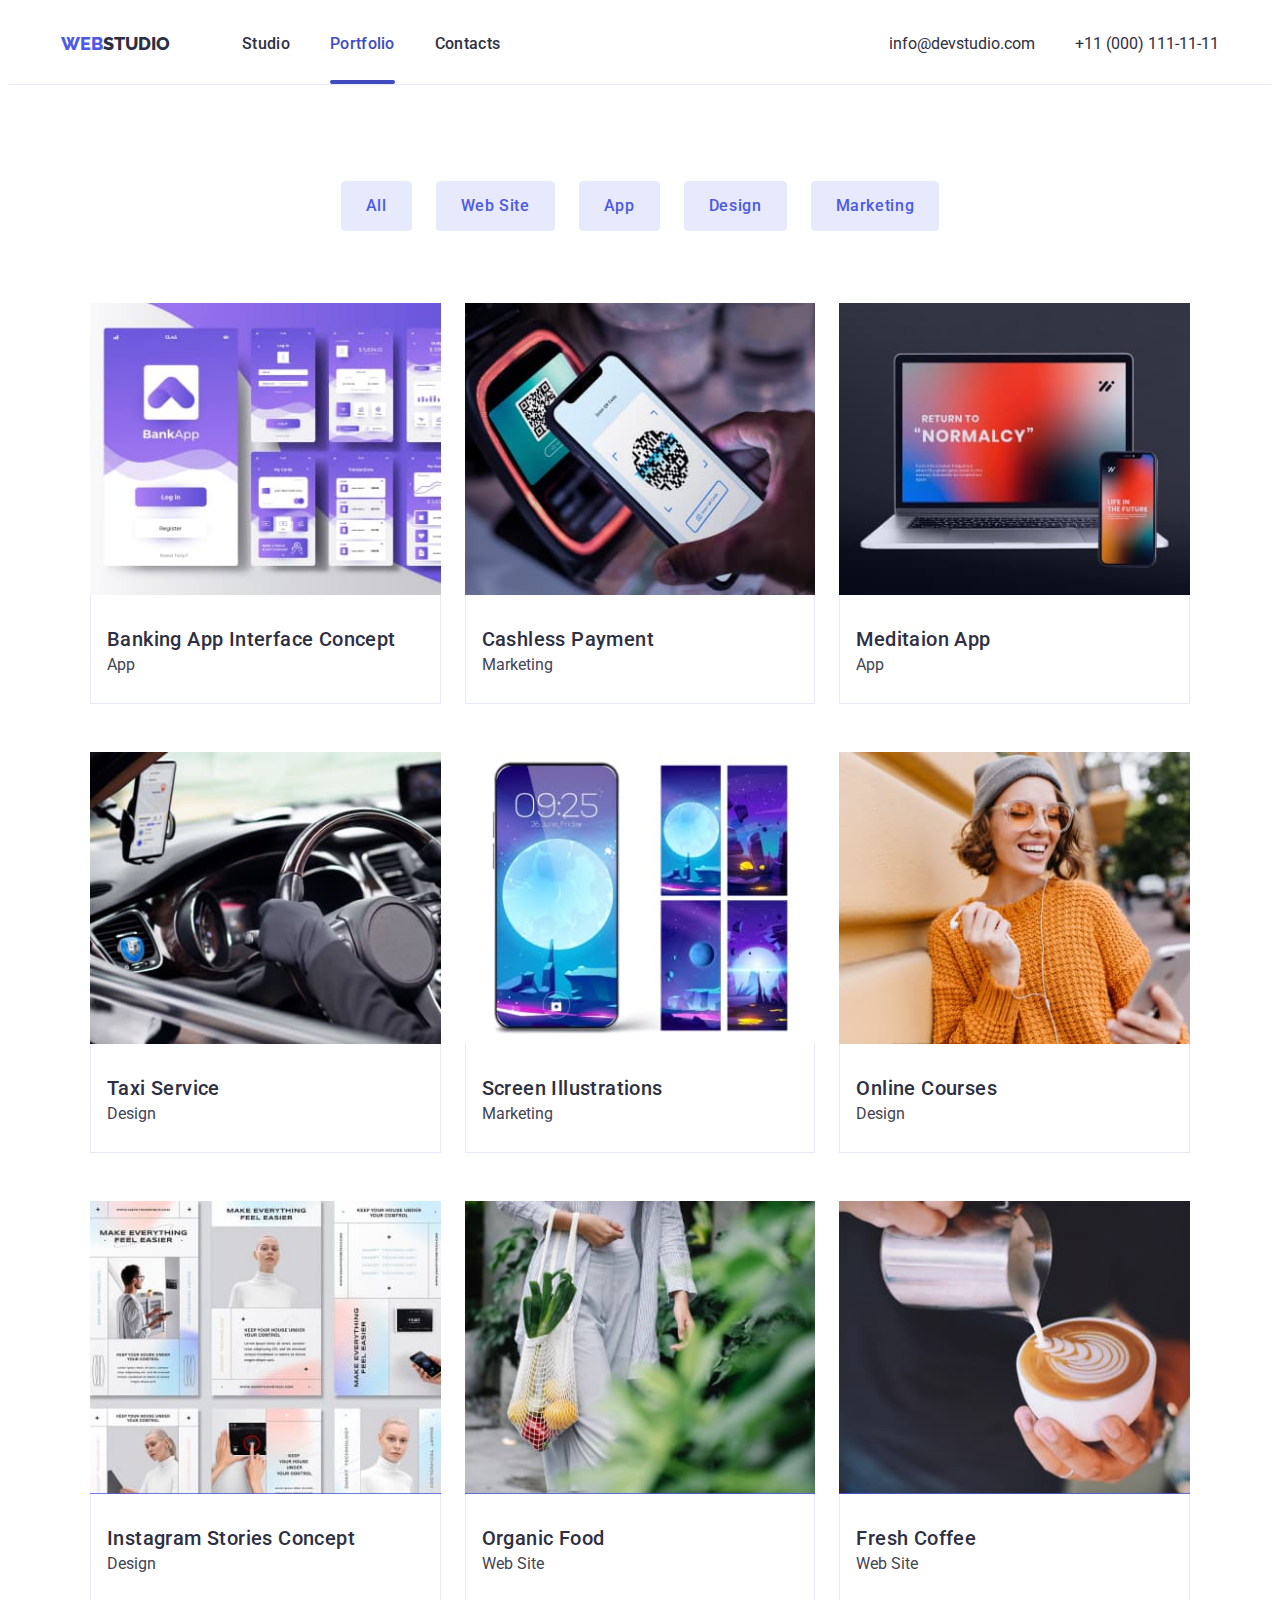
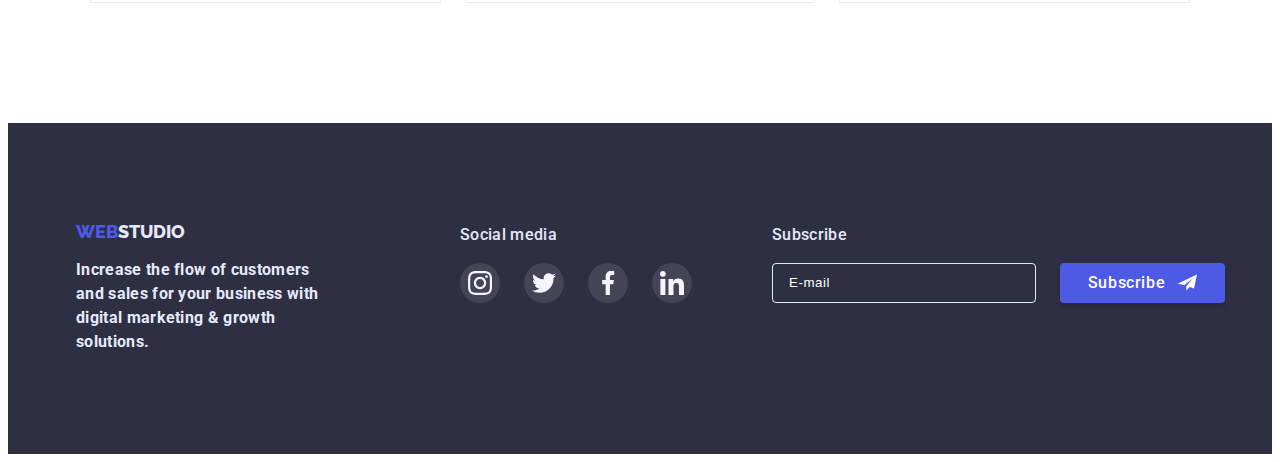
==== portfolio.html @ df61b848 "10/03" ====
<!DOCTYPE html>
<html lang="en">
  <head>
    <meta charset="UTF-8" />
    <meta http-equiv="X-UA-Compatible" content="IE=edge" />
    <meta name="viewport" content="width=device-width, initial-scale=1.0" />
    <title>Portfolio</title>
    <link rel="preconnect" href="https://fonts.googleapis.com" />
    <link rel="preconnect" href="https://fonts.gstatic.com" crossorigin />
    <link
      href="https://fonts.googleapis.com/css2?family=Raleway:wght@800&family=Roboto:wght@400;500;700;900&display=swap"
      rel="stylesheet"
    />
    <link
      rel="stylesheet"
      href="https://cdnjs.cloudflare.com/ajax/libs/modern-normalize/1.1.0/modern-normalize.min.css"
      integrity="sha512-wpPYUAdjBVSE4KJnH1VR1HeZfpl1ub8YT/NKx4PuQ5NmX2tKuGu6U/JRp5y+Y8XG2tV+wKQpNHVUX03MfMFn9Q=="
      crossorigin="anonymous"
      referrerpolicy="no-referrer"
    />
    <link rel="stylesheet" href="./css/styles.css" />
  </head>
  <body>
    <header class="page-header">
      <div class="container had">
        <nav class="navigation">
          <a class="header-logo" href="./index.html">
            <span class="web">web</span>studio</a
          >

          <ul class="site-nav list">
            <li class="item-nav">
              <a class="link-nav line" href="index.html">Studio</a>
            </li>
            <li class="item-nav">
              <a class="link-nav line current" href="portfolio.html"
                >Portfolio</a
              >
            </li>
            <li class="item-nav"><a class="link-nav" href="">Contacts</a></li>
          </ul>
        </nav>
        <address>
          <ul class="adr-items list">
            <li class="adr">
              <a class="link-nav" href="mailto:info@devstudio.com"
                >info@devstudio.com</a
              >
            </li>
            <li class="adr">
              <a class="link-nav" href="tel:+110001111111"
                >+11 (000) 111-11-11</a
              >
            </li>
          </ul>
        </address>
      </div>
    </header>
    <main>
      <section class="section main">
        <div class="container">
          <h1 class="visually-hidden">Project filter</h1>

          <ul class="filter list">
            <li class="item-btn">
              <button class="button-item" type="button">All</button>
            </li>
            <li class="item-btn">
              <button class="button-item" type="button">Web Site</button>
            </li>
            <li class="item-btn">
              <button class="button-item" type="button">App</button>
            </li>
            <li class="item-btn">
              <button class="button-item" type="button">Design</button>
            </li>
            <li class="item-btn">
              <button class="button-item" type="button">Marketing</button>
            </li>
          </ul>

          <ul class="project list">
            <li class="project-cont">
              <a class="project-link" href="">
                <div class="project-cover-wrap">
                  <img
                    class="project-img"
                    src="./images/image7_1.jpg"
                    alt="Interface banking App"
                    width="360"
                    height="300"
                  />
                  <p class="project-cover-text">
                    14 Stylish and User-Friendly App Design Concepts · Task
                    Manager App · Calorie Tracker App · Exotic Fruit Ecommerce
                    App · Cloud Storage App
                  </p>
                </div>

                <div class="after-img">
                  <h2 class="project-hed">banking app interface concept</h2>
                  <p class="project-item">app</p>
                </div></a
              >
            </li>
            <li class="project-cont">
              <a class="project-link" href=""
                ><div class="project-cover-wrap">
                  <img
                    class="project-img"
                    src="./images/image7.jpg"
                    alt="banking app interface"
                    width="360"
                    height="300"
                  />
                  <p class="project-cover-text">
                    14 Stylish and User-Friendly App Design Concepts · Task
                    Manager App · Calorie Tracker App · Exotic Fruit Ecommerce
                    App · Cloud Storage App
                  </p>
                </div>
                <div class="after-img">
                  <h2 class="project-hed">cashless payment</h2>
                  <p class="project-item">marketing</p>
                </div></a
              >
            </li>

            <li class="project-cont">
              <a class="project-link" href=""
                ><div class="project-cover-wrap">
                  <img
                    class="project-img"
                    src="./images/image8.jpg"
                    alt="Notybook"
                    width="360"
                    height="300"
                  />
                  <p class="project-cover-text">
                    14 Stylish and User-Friendly App Design Concepts · Task
                    Manager App · Calorie Tracker App · Exotic Fruit Ecommerce
                    App · Cloud Storage App
                  </p>
                </div>
                <div class="after-img">
                  <h2 class="project-hed">meditaion app</h2>
                  <p class="project-item">app</p>
                </div></a
              >
            </li>
            <li class="project-cont">
              <a class="project-link" href=""
                ><div class="project-cover-wrap">
                  <img
                    class="project-img"
                    src="./images/image9.jpg"
                    alt="taxi"
                    width="360"
                    height="300"
                  />
                  <p class="project-cover-text">
                    14 Stylish and User-Friendly App Design Concepts · Task
                    Manager App · Calorie Tracker App · Exotic Fruit Ecommerce
                    App · Cloud Storage App
                  </p>
                </div>
                <div class="after-img">
                  <h2 class="project-hed">taxi service</h2>
                  <p class="project-item">design</p>
                </div></a
              >
            </li>
            <li class="project-cont">
              <a class="project-link" href=""
                ><div class="project-cover-wrap">
                  <img
                    class="project-img"
                    src="./images/image10.jpg"
                    alt="phone's skin"
                    width="360"
                    height="300"
                  />
                  <p class="project-cover-text">
                    14 Stylish and User-Friendly App Design Concepts · Task
                    Manager App · Calorie Tracker App · Exotic Fruit Ecommerce
                    App · Cloud Storage App
                  </p>
                </div>
                <div class="after-img">
                  <h2 class="project-hed">screen illustrations</h2>
                  <p class="project-item">marketing</p>
                </div></a
              >
            </li>
            <li class="project-cont">
              <a class="project-link" href=""
                ><div class="project-cover-wrap">
                  <img
                    class="project-img"
                    src="./images/image11.jpg"
                    alt="Smiling girl"
                    width="360"
                    height="300"
                  />
                  <p class="project-cover-text">
                    14 Stylish and User-Friendly App Design Concepts · Task
                    Manager App · Calorie Tracker App · Exotic Fruit Ecommerce
                    App · Cloud Storage App
                  </p>
                </div>
                <div class="after-img">
                  <h2 class="project-hed">online courses</h2>
                  <p class="project-item">design</p>
                </div></a
              >
            </li>
            <li class="project-cont">
              <a class="project-link" href=""
                ><div class="project-cover-wrap">
                  <img
                    class="project-img"
                    src="./images/image12.jpg"
                    alt="instagram stories concept"
                    width="360"
                    height="300"
                  />
                  <p class="project-cover-text">
                    14 Stylish and User-Friendly App Design Concepts · Task
                    Manager App · Calorie Tracker App · Exotic Fruit Ecommerce
                    App · Cloud Storage App
                  </p>
                </div>
                <div class="after-img">
                  <h2 class="project-hed">instagram stories concept</h2>
                  <p class="project-item">design</p>
                </div></a
              >
            </li>
            <li class="project-cont">
              <a class="project-link" href=""
                ><div class="project-cover-wrap">
                  <img
                    class="project-img"
                    src="./images/image13.jpg"
                    alt="organic food"
                    width="360"
                    height="300"
                  />
                  <p class="project-cover-text">
                    14 Stylish and User-Friendly App Design Concepts · Task
                    Manager App · Calorie Tracker App · Exotic Fruit Ecommerce
                    App · Cloud Storage App
                  </p>
                </div>
                <div class="after-img">
                  <h2 class="project-hed">organic food</h2>
                  <p class="project-item">web site</p>
                </div></a
              >
            </li>
            <li class="project-cont">
              <a class="project-link" href=""
                ><div class="project-cover-wrap">
                  <img
                    class="project-img"
                    src="./images/image14.jpg"
                    alt="fresh coffee"
                    width="360"
                    height="300"
                  />
                  <p class="project-cover-text">
                    14 Stylish and User-Friendly App Design Concepts · Task
                    Manager App · Calorie Tracker App · Exotic Fruit Ecommerce
                    App · Cloud Storage App
                  </p>
                </div>
                <div class="after-img">
                  <h2 class="project-hed">fresh coffee</h2>
                  <p class="project-item">web site</p>
                </div></a
              >
            </li>
          </ul>
        </div>
      </section>
    </main>

    <footer>
      <section class="section footer">
        <div class="container footer-main">
          <ul class="footer-block list">
            <li>
              <a class="footer-logo" href="./index.html">
                <span class="web footer-logo">web</span>studio</a
              >
              <h2 class="footer-item">
                Increase the flow of customers and sales for your business with
                digital marketing & growth solutions.
              </h2>
            </li>
            <li class="social-block">
              <p class="hed">Social media</p>
              <ul class="footer-soc-list list">
                <li class="footer-soc-item">
                  <a class="footer-soc-link link" href="">
                    <svg class="footer-soc-icon" width="24" height="24">
                      <use href="./images/symbol-defs.svg#icon-instagram"></use>
                    </svg>
                  </a>
                </li>

                <li class="footer-soc-item">
                  <a class="footer-soc-link link" href="">
                    <svg class="footer-soc-icon" width="24" height="24">
                      <use href="./images/symbol-defs.svg#icon-twitter"></use>
                    </svg>
                  </a>
                </li>

                <li class="footer-soc-item">
                  <a class="footer-soc-link link" href="">
                    <svg class="footer-soc-icon" width="24" height="24">
                      <use href="./images/symbol-defs.svg#icon-facebook"></use>
                    </svg>
                  </a>
                </li>

                <li class="footer-soc-item">
                  <a class="footer-soc-link link" href="">
                    <svg class="footer-soc-icon" width="24" height="24">
                      <use href="./images/symbol-defs.svg#icon-linkedin"></use>
                    </svg>
                  </a>
                </li>
              </ul>
            </li>

            <li>
              <div class="subscribe-block">
                <h2 class="hed">Subscribe</h2>
                <form class="footer-main">
                  <input
                    class="footer-subscribe"
                    type="email"
                    name="user_email"
                    placeholder="E-mail"
                  />
                  <div>
                    <button class="footer-button" type="submit">
                      <span class="subscribe-icon">Subscribe</span>
                    </button>
                  </div>
                </form>
              </div>
            </li>
          </ul>
        </div>
      </section>
    </footer>
  </body>
</html>
---- css/styles.css ----
:root {
  --primary-text-color: #434455;
  --title-text-color: #2e2f42;
  --first-logo-color: #4d5ae5;
  --second-logo-color: #2e2f42;
  --third-logo-color: #f4f4fd;
  --footer-text-color: #e7e9fc;
  --hero-text-color: #ffffff;
  --header-two-color: #2e2f42;
  --hero-image-backround: #2e2f42;
  --focus-hover-color: rgba(77, 90, 229, 1);
  --subtle-backgrounds: #e7e9fc;
  --Light-mode-backgrounds: #f4f4fd;
  --background: #e5e5e5;
  --hero-backround: #2e2f42;
  --button-primary: #e7e9fc;
  --button-h-f: #404bbf;
  --button-text-portfolio: #4d5ae5;
  --curent-color: #31d0aa;
  --border-button: #e7e9fc;
  --btn-h: #9747ff;
  --gradient: rgba(46, 47, 66, 0.7);
  --border-icon: rgba(142, 143, 153, 1);
  --footer-dg-icon: rgba(255, 255, 255, 0.1);
  --footer-icon-h-f: #31d0aa;
  --cover-text: #f4f4fd;
  --overlay-bgc: #4d5ae5;
  --backdrop: rgba(46, 47, 66, 0.4);
  --modal-bgc: #fff;
  --close-bgc: rgba(231, 233, 252, 1);
  --close-border: #e7e9fc;
  --btn-main-modal: #4d5ae5;
  --modal-input-border: #2e2f42;
  --coment-area: rgba(46, 47, 66, 0.4);
  --modal-text: rgba(142, 143, 153, 1);
}

.container {
  max-width: 1158px;
  padding: 0 15px;
  margin-left: auto;
  margin-right: auto;
}
/* вилучила крапки зі спісків */
.list {
  list-style: none;
}

h1,
h2,
h3,
h4,
h5,
h6,
p {
  margin: 0;
}
ul {
  margin: 0;
  padding-left: 0;
}

/* прихований заголовок */

.visually-hidden {
  position: absolute;
  white-space: nowrap;
  width: 1px;
  height: 1px;
  overflow: hidden;
  border: 0;
  padding: 0;
  clip: rect(0 0 0 0);
  clip-path: inset(50%);
  margin: -1px;
}

img {
  display: block;
  max-width: 100%;
  height: auto;
}

* {
  box-sizing: border-box;
}
*:focus {
  outline: none;
}
body {
  color: var(--primary-text-color);
  font-family: "Roboto", sans-serif;
  /* padding-top: 76px; */
}
.section {
  padding-top: 120px;
  padding-bottom: 120px;
}
/* Шапка сторінок*/
.had {
  display: flex;
  align-items: start;
  justify-content: space-between;
  padding: 24px 0 0;
}

.page-header {
  /* position: fixed; */
  width: 100%;
  min-height: 76px;
  top: 0;
  left: 0;
  border-bottom: 1px solid var(--border-button);
  background-color: var(--hero-text-color);
}
/* логотип */
.header-logo {
  font-family: "Raleway";
  font-style: normal;
  text-transform: uppercase;
  font-weight: 800;
  font-size: 18px;
  line-height: 1.33;
  color: var(--second-logo-color);
  text-decoration: none;
  display: flex;
  align-items: start;
  padding: 0px;
}

/* меню навігації */
.navigation {
  display: flex;
  padding-right: 0;
  justify-content: start;
}

.site-nav {
  display: flex;
  justify-content: center;
  align-items: start;
  margin-left: 72px;
}
/* 
.link:is(:hover, :focus) {
  color: var(--button-h-f);
}
.link {
  display: block;
  text-decoration: none;
  color: var(--primary-text-color);
}*/
.link-nav {
  display: block;
  text-decoration: none;
  color: var(--title-text-color);
  transition: color 250ms cubic-bezier(0.4, 0, 0.2, 1);
}

.link-nav:is(:hover, :focus) {
  color: var(--button-h-f);
  outline: none;
}

.line.current::after {
  content: "";
  left: 0;
  bottom: 0;
  display: block;
  width: 100%;
  height: 4px;
  margin-top: 24px;
  background-color: var(--button-h-f);
  border-radius: 2px;
}

.current {
  color: var(--button-h-f);
}

.item-nav {
  font-weight: 500;
  font-size: 16px;
  line-height: 1.5;
  letter-spacing: 0.02em;
}

.site-nav .item-nav:not(:last-child) {
  margin-right: 40px;
}

/* ul адреса */
.adr-items {
  display: flex;
  gap: 40px;
  align-items: center;
}

.adr {
  font-size: 16px;
  font-style: normal;
  line-height: 1.5;
}

.adr-link:is(:hover, :focus) {
  color: var(--focus-hover-color);
}
.adr-link {
  transition: 250ms cubic-bezier(0.4, 0, 0.2, 1);
}

/* STUDIO PAGE */
.hero {
  background-color: var(--hero-backround);
  padding-top: 188px;
  padding-bottom: 188px;
  max-width: 1440px;
  height: 600px;
  background-image: linear-gradient(to right, var(--gradient), var(--gradient)),
    url(../images/people-office.jpg);
  background-repeat: no-repeat;
  background-position: center;
  background-size: cover;
  margin: 0 auto;
}

.hero-header {
  font-size: 56px;
  line-height: 1.07;
  letter-spacing: 0.02em;
  color: var(--hero-text-color);
  display: flex;
  justify-content: center;
  text-align: center;
}

/*кнопка головної сторінки*/
.hero-button-item {
  font-family: inherit;
  cursor: pointer;
  font-weight: 500;
  font-size: 16px;
  line-height: 1.5;
  letter-spacing: 0.04em;
  background-color: var(--btn-main-modal);
  box-shadow: 0px 4px 4px rgba(0, 0, 0, 0.15);
  border-radius: 4px;
  color: var(--hero-text-color);
  display: block;
  margin: 64px auto 0;
  padding: 16px 32px;
  border: transparent;
  transition: background-color 250ms cubic-bezier(0.4, 0, 0.2, 1);
}

.hero-button-item:is(:hover, :focus) {
  background-color: var(--button-h-f);
  color: var(--hero-text-color);
  outline: none;
}

/*блок Наши цілі*/

.content {
  padding-bottom: 0;
}

.content-list {
  display: flex;
  justify-content: space-between;
}

.content-title {
  font-weight: 500;
  font-size: 20px;
  line-height: 1.2;
  letter-spacing: 0.02em;
  color: var(--title-text-color);
  margin-top: 8px;
}

.content-item {
  font-size: 16px;
  line-height: 1.5;
  color: var(--primary-text-color);
  margin-top: 8px;
}

/* SECTION "What are we doing" */

.title {
  font-size: 36px;
  line-height: 1.11;
  text-align: center;
  letter-spacing: 0.02em;
  text-transform: capitalize;
  color: var(--title-text-color);
  margin-bottom: 72px;
}

.content-img-list {
  display: flex;
  justify-content: space-between;
}

/* Секція "Наша команда" */
.team {
  background-color: var(--Light-mode-backgrounds);
}

.team-hed-item {
  display: flex;
  justify-content: space-between;
}

.title-team {
  font-size: 36px;
  line-height: 1.11;
  text-align: center;
  letter-spacing: 0.02em;
  text-transform: capitalize;
  color: var(--title-text-color);
  margin-bottom: 72px;
}

.item-card {
  background-color: var(--hero-text-color);
  box-shadow: 0px 1px 6px rgba(46, 47, 66, 0.08),
    0px 1px 1px rgba(46, 47, 66, 0.16), 0px 2px 1px rgba(46, 47, 66, 0.08);
  border-radius: 0px 0px 4px 4px;
  width: 264px;
}

.box {
  padding: 32px 0;
  box-shadow: 0px 1px 6px rgba(46, 47, 66, 0.08),
    0px 1px 1px rgba(46, 47, 66, 0.16), 0px 2px 1px rgba(46, 47, 66, 0.08);
  border-radius: 0px 0px 4px 4px;
}

.team-name {
  font-weight: 500;
  font-size: 20px;
  line-height: 1.2;
  text-align: center;
  letter-spacing: 0.02em;
  color: var(--title-text-color);
  margin-bottom: 8px;
}

.team-item {
  font-weight: 400;
  font-size: 16px;
  line-height: 1.5;
  letter-spacing: 0.02em;
  text-align: center;
  color: var(--primary-text-color);
}

/* меню "Фильтр" сторінка "Портфоліо" */

.filter {
  display: flex;
  justify-content: center;
}

.item-btn:is(:hover, :focus) {
  box-shadow: 0px 4px 4px rgba(0, 0, 0, 0.15);
  border-radius: 4px;
  outline: none;
}
.item-btn {
  transition: shadow 250ms cubic-bezier(0.4, 0, 0.2, 1);
}
.main {
  padding-top: 96px;
}
.filter .item-btn:not(:last-child) {
  margin-right: 24px;
}

/* кнопка сторинки Портфоліо */
.button-item {
  font-family: inherit;
  cursor: pointer;
  font-style: normal;
  font-weight: 500;
  font-size: 16px;
  line-height: 1.5;
  color: var(--button-text-portfolio);
  align-items: center;
  text-align: center;
  letter-spacing: 0.04em;
  background: var(--button-primary);
  border: 1px solid var(--border-button);
  border-radius: 4px;
  width: auto;
  box-sizing: border-box;
  padding: 12px 24px;
  transition: 250ms cubic-bezier(0.4, 0, 0.2, 1);
}

.button-item:is(:hover, :focus) {
  background-color: var(--button-h-f);
  color: var(--hero-text-color);
}

/*секція Портфоліо*/

.project {
  display: flex;
  justify-content: center;
  flex-wrap: wrap;
  margin-top: 72px;
}

/* CARD */
.project-cont {
  flex-basis: calc((100% - 76px) / 3);
}

.project-cont {
  margin: 0 12px 48px;
  text-decoration: none;
}

.project-cont:nth-of-type(3n + 1) {
  margin-left: 0;
}

.project-cont:nth-of-type(3n) {
  margin-right: 0;
}

.project-cont:nth-last-of-type(-n + 3) {
  margin-bottom: 0;
}

/* TEXT IN CARD */

.project-hed {
  font-style: normal;
  font-weight: 500;
  font-size: 20px;
  line-height: 1.2;
  letter-spacing: 0.02em;
  color: var(--title-text-color);
  text-transform: capitalize;
  margin-bottom: 8px;
}

.project-item {
  font-size: 16px;
  line-height: 0.75;
  text-transform: capitalize;
  color: var(--primary-text-color);
}

.after-img {
  padding: 32px 0 32px 16px;
  border: 1px solid var(--border-button);
  border-top: none;
}

/* .project-link:is(:hover, :focus) {
  box-shadow: 0px 1px 6px rgba(46, 47, 66, 0.08),
    0px 1px 1px rgba(46, 47, 66, 0.16), 0px 2px 1px rgba(46, 47, 66, 0.08);
}

.project-link {
  display: block;
  text-decoration: none;
  transition: 250ms
  cubic-bezier(0.4, 0, 0.2, 1);
} */

/* FOOTER */
.footer {
  background: var(--hero-backround);
  padding: 100px 0;
}

.footer-item {
  font-size: 16px;
  line-height: 1.5;
  letter-spacing: 0.02em;
  color: var(--footer-text-color);
  width: 264px;
  margin-top: 16px;
}

.footer-logo {
  font-family: "Raleway";
  font-style: normal;
  color: var(--footer-text-color);
  text-transform: uppercase;
  font-weight: 800;
  font-size: 18px;
  line-height: 0.75;
  text-decoration: none;
  margin-top: 100px;
}

.web {
  color: var(--first-logo-color);
}

/*  Icons Sotial Media */

/*.icons {
display: flex;
}

.icon {
  width: 40px;
  height: 40px;
}
  
 .icon-item {
  padding: 0;
  gap: 32px;
  background: var(--background);
  box-shadow: 0px 1px 6px rgba(46, 47, 66, 0.08), 0px 1px 1px rgba(46, 47, 66, 0.16), 0px 2px 1px rgba(46, 47, 66, 0.08);
  border-radius: 0px 0px 4px 4px;
}
 */
.team-soc-list {
  display: flex;
  justify-content: center;
  margin-top: 8px;
  gap: 24px;
}

.team-soc-item {
  width: 40px;
  height: 40px;
}
.team-soc-link {
  width: 100%;
  height: 100%;
  border-radius: 50%;
  background: var(--first-logo-color);
  display: flex;
  justify-content: center;
  align-items: center;
  transition: background-color 250ms cubic-bezier(0.4, 0, 0.2, 1);
}
.team-soc-icon {
  fill: var(--Light-mode-backgrounds);
}
.team-soc-link:is(:hover, :focus) {
  background-color: var(--button-h-f);
  outline: none;
}
.customer {
  display: flex;
  justify-content: space-between;
  margin: 0 auto;
}

/*.customer-item {
  width: 168px;
  height: 88px;
  
}*/
.customer-item-link {
  display: flex;
  justify-content: center;
  align-items: center;
  width: 168px;
  height: 88px;
  border: 1px solid var(--border-icon);
  border-radius: 4px;
  color: var(--border-icon);
  transition: color 250ms cubic-bezier(0.4, 0, 0.2, 1);
}
.customer-item-icon {
  fill: currentColor;
}
.customer-item-link:is(:hover, :focus) {
  border: 1px solid var(--button-h-f);
  color: var(--button-h-f);
}

/*
.customer-item-icon:is(:hover, :focus) {
  fill: var(--button-h-f);
}*/

.footer-block {
  display: flex;
}
.hed {
  color: var(--footer-text-color);
  font-weight: 500;
  font-size: 16px;
  line-height: 1.5;
  letter-spacing: 0.02em;
}
.footer-soc-list {
  display: flex;
  justify-content: center;
  align-items: center;
  margin-top: 16px;
  gap: 24px;
}

.footer-soc-item {
  width: 40px;
  height: 40px;
}
.social-block {
  margin-left: 120px;
}
.subscribe-block {
  margin-left: 80px;
  display: flex;
  flex-direction: column;
}

.footer-soc-link {
  width: 100%;
  height: 100%;
  border-radius: 50%;
  background: var(--footer-dg-icon);
  display: flex;
  justify-content: center;
  align-items: center;
  transition: background-color 250ms cubic-bezier(0.4, 0, 0.2, 1);
}

.footer-soc-icon {
  fill: var(--hero-text-color);
}

.footer-soc-link:is(:hover, :focus) {
  background-color: var(--footer-icon-h-f);
}
.footer-subscribe {
  width: 264px;
  height: 40px;
  font-weight: 400;
  font-style: 12px;
  line-height: 2;
  letter-spacing: 0.04em;
  color: var(--hero-text-color);
  background-color: var(--hero-backround);
  padding: 0 16px 0 16px;
  border: 1px solid var(--border-button);
  border-radius: 4px;
  margin-top: 16px;
  transition: background-color 250ms cubic-bezier(0.4, 0, 0.2, 1);
}

.footer-subscribe:focus {
  border-color: var(--overlay-bgc);
}

.footer-subscribe::placeholder {
  font-weight: 400;
  font-style: 12px;
  line-height: 2;
  letter-spacing: 0.04em;
  color: var(--hero-text-color);
  padding: 8px 0 8px;
}
.footer-main {
  display: flex;
}

.footer-button {
  width: 165px;
  height: 40px;
  margin-left: 24px;
  font-family: inherit;
  cursor: pointer;
  font-weight: 500;
  font-size: 16px;
  line-height: 1.5;
  letter-spacing: 0.04em;
  background-color: var(--btn-main-modal);
  box-shadow: 0px 4px 4px rgba(0, 0, 0, 0.15);
  border-radius: 4px;
  color: var(--hero-text-color);
  display: flex;
  justify-content: center;
  gap: 16px;
  margin-top: 16px;
  padding: 8px 24px 8px 24px;
  border: transparent;
  transition: background-color 250ms cubic-bezier(0.4, 0, 0.2, 1);
}


 /* .subscribe-icon {
 fill: currentColor
   
  
 }  */

.footer-button .subscribe-icon::after {
  content: "";
  width: 24px;
  height: 20px;
  padding: 0 24px 0 8px;
  background-repeat: no-repeat;
  background-size: contain;
  background-position-x: right;
  fill: currentColor;
  background-image: url(/images/telegram.svg);
}

.footer-button:is(:hover, :focus) {
  background-color: var(--button-h-f);
  color: var(--hero-text-color);
  outline: none;
}

.content-pic {
  display: flex;
  justify-content: center;
  align-items: center;
  height: 112px;
  width: 264px;
  border-radius: 4px;
  background-color: var(--Light-mode-backgrounds);
}
.icon-antenna::before {
  content: "";
  background-image: url(../images/antenna\ 1.svg);
}
.icon-clock::before {
  content: "";
  background-image: url(../images/clock\ 1.svg);
}
.icon-diagram::before {
  content: "";
  background-image: url(../images/diagram\ 1.svg);
}
.icon-astronaut::before {
  content: "";
  background-image: url(../images/astronaut\ 1.svg);
}

/*.icon {
  display: inline-block;
  width: 1em;
  height: 1em;
  stroke-width: 0;
  stroke: currentColor;
  fill: currentColor;
*/

/* .project-img {
  position: relative;
}
 .overlay::before {
  content: "";
  position: absolute;
  width: 100%;
  height: 100%;
  background-color: red;
  opacity: 0;
 }
 .overlay:hover::before{
  opacity: 1;
 } */

/* .project-cont {
  position: relative;
 } */
.project-cover-text {
  position: absolute;
  top: 0;
  padding: 40px 32px 0 32px;
  height: 100%;
  /* font-family: "Roboto";
  font-weight: 400; */
  font-size: 16px;
  line-height: 1.5;
  letter-spacing: 0.02em;
  color: var(--cover-text);
  background-color: var(--overlay-bgc);
  transform: translateY(100%);
  transition: transform 250ms cubic-bezier(0.4, 0, 0.2, 1);
  overflow: auto;
}

.project-link:hover .project-cover-text {
  transform: translateY(0);
}
.project-link:focus .project-cover-text {
  transform: translateY(0);
}

.project-link:is(:hover, :focus) {
  box-shadow: 0px 1px 6px rgba(46, 47, 66, 0.08),
    0px 1px 1px rgba(46, 47, 66, 0.16), 0px 2px 1px rgba(46, 47, 66, 0.08);
}

.project-link {
  display: block;
  text-decoration: none;
  transition: shadow 250ms cubic-bezier(0.4, 0, 0.2, 1);
}

.project-cover-wrap {
  position: relative;
  overflow: hidden;
}

.backdrop {
  position: fixed;
  top: 0;
  width: 100%;
  height: 100vh;
  background-color: var(--backdrop);
  transition: opacity 250ms cubic-bezier(0.4, 0, 0.2, 1) visibility 250ms
    cubic-bezier(0.4, 0, 0.2, 1);
}

.backdrop.is-hidden .modal {
  transform: translate(-50%, -50%) scale(0) rotate(720deg);
}
.modal {
  position: absolute;
  top: 50%;
  left: 50%;
  transform: translate(-50%, -50%) scale(1) rotate(0deg);
  width: 408px;
  min-height: 576px;
  background: var(--modal-bgc);
  border-radius: 4px;
  padding: 32px;
  transition: transform 250ms cubic-bezier(0.4, 0, 0.2, 1);
}

.modal-close {
  width: 24px;
  height: 24px;
  border-radius: 50%;
  background-color: var(--modal-bgc);
  border: 1px solid var(--close-border);
  display: flex;
  align-items: center;
  justify-content: center;
  margin-left: auto;
  margin-bottom: 24px;
  padding: 0;
  cursor: pointer;
  transition: transform 250ms cubic-bezier(0.4, 0, 0.2, 1);
}
.modal-close:is(:hover, :focus) {
  fill: var(--hero-text-color);
  background-color: var(--button-h-f);
}

.is-hidden {
  visibility: hidden;
  opacity: 0;
  pointer-events: none;
}
/* .no-scroll {
    overflow: hidden;
} */
.modal-form {
}
.modal-form-title {
  font-weight: 500;
  font-size: 16px;
  line-height: 1.5;
  letter-spacing: 0.02em;
  margin-bottom: 16px;
  color: var(--title-text-color);
}
.modal-input {
  width: 100%;
  height: 40px;
  border: 1px solid var(--modal-input-border);
  border-radius: 4px;
  background-color: var(--modal-bgc);
  font-size: 12px;
  padding: 0 0 0 38px;
  transition: transform 250ms cubic-bezier(0.4, 0, 0.2, 1);
}
.modal-input:focus {
  border-color: var(--overlay-bgc);
}

.modal-input:focus + .modal-input-img {
  fill: var(--overlay-bgc);
}
.coment-area {
  height: 120px;
  padding: 8px 8px 8px 16px;
  resize: none;
}
.coment-area::placeholder {
  top: 0;
  left: 0;
  color: var(--coment-area);
  font-size: 12px;
  line-height: 1.17;
  letter-spacing: 0.04em;
  /* padding: 8px 8px 8px 0px; */
}

.input-text {
  font-size: 12px;
  line-height: 1.33;
  letter-spacing: 0.04em;
  color: var(--modal-text);
}
.input-text-second {
  font-size: 12px;
  line-height: 1.17;
  letter-spacing: 0.01em;
  color: var(--modal-text);
}

.modal-input-img {
  position: absolute;
  left: 16px;
  top: 50%;
  transform: translateY(-50%);
  transition: transform 250ms cubic-bezier(0.4, 0, 0.2, 1);
}

.input-wrap {
  position: relative;
}
.modal-field {
  margin-bottom: 8px;
}

.privacy-policy {
  color: var(--btn-main-modal);
  margin-left: 3px;
}
.modal-checkbox {
  margin-top: 16px;
}
.modal-text-accept {
  /* letter-spacing: 0.04; */
  display: flex;
  align-items: center;
  transition: background-color 250ms cubic-bezier(0.4, 0, 0.2, 1);
}
.modal-text-accept::before {
  content: "";
  width: 16px;
  height: 16px;
  border: 1px solid var(--title-text-color);
  border-radius: 2px;
  margin-right: 8px;
}

.input-chek:checked + .modal-text-accept::before {
  content: "";
  border: none;
  background-color: var(--button-h-f);
  background-image: url(../images/Check.svg);
  background-repeat: no-repeat;
  background-position: center;
}
.input-chek:focus + .modal-text-accept::before {
  border-color: var(--button-h-f);
}

.modal-form-button {
  display: block;
  width: 169px;
  margin: 24px auto 0;
  padding: 16px 32px;

  font-family: inherit;
  font-weight: 500;
  font-size: 16px;
  line-height: 1.5;
  letter-spacing: 0.04em;
  color: var(--hero-text-color);

  border-radius: 4px;
  background-color: var(--btn-main-modal);
  box-shadow: 0px 4px 4px rgba(0, 0, 0, 0.15);
  border: transparent;
  cursor: pointer;
  transition: background-color 250ms cubic-bezier(0.4, 0, 0.2, 1);
}

.modal-form-button:is(:hover, :focus) {
  background-color: var(--button-h-f);
  color: var(--hero-text-color);
  outline: none;
}
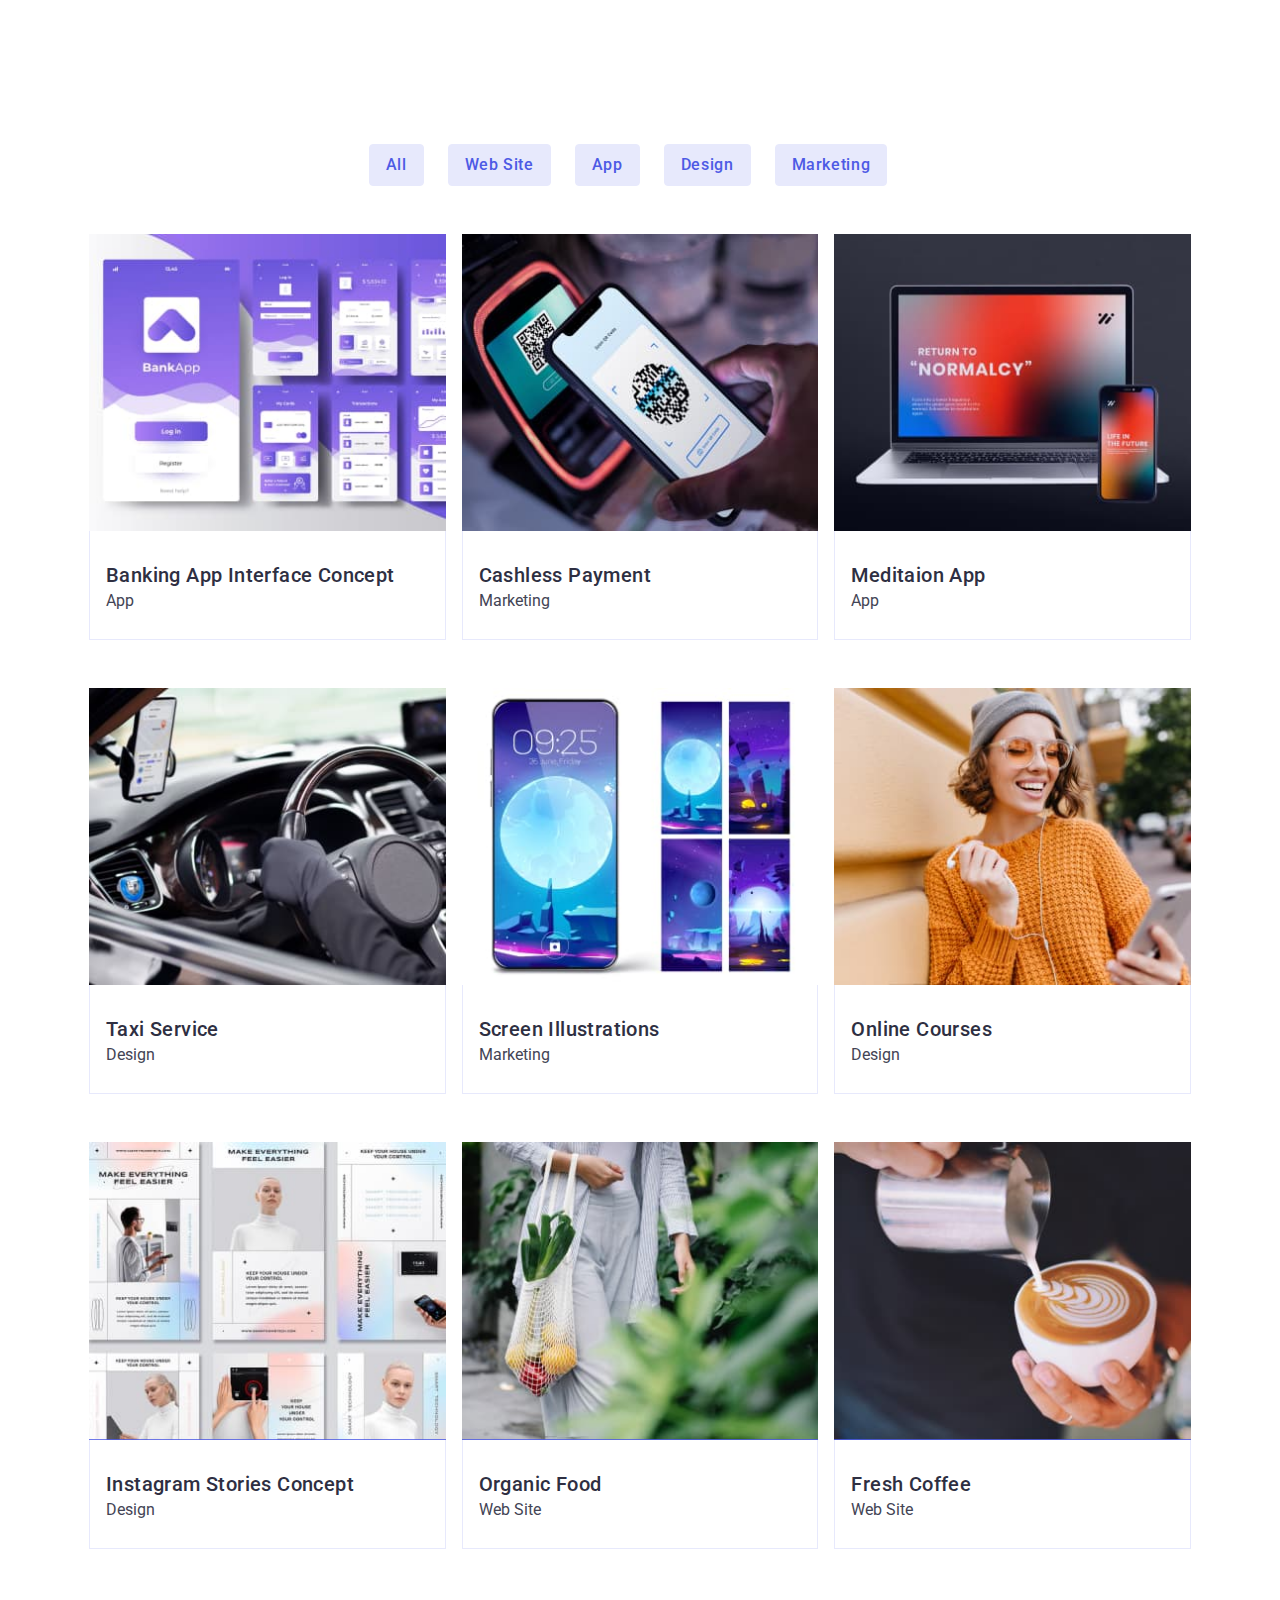
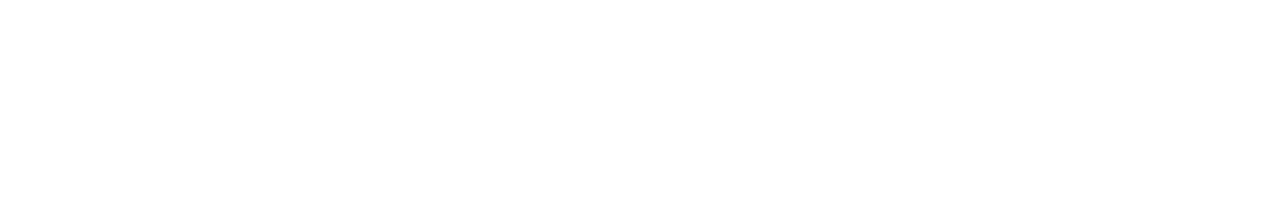
==== commit aacb43fa: "12/03" ====
--- a/portfolio.html
+++ b/portfolio.html
@@ -21,7 +21,7 @@
     <link rel="stylesheet" href="./css/styles.css" />
   </head>
   <body>
-    <header class="page-header">
+    <!-- <header class="page-header">
       <div class="container had">
         <nav class="navigation">
           <a class="header-logo" href="./index.html">
@@ -55,13 +55,13 @@
           </ul>
         </address>
       </div>
-    </header>
+    </header> -->
     <main>
       <section class="section main">
         <div class="container">
           <h1 class="visually-hidden">Project filter</h1>
 
-          <ul class="filter list">
+          <ul class="filter">
             <li class="item-btn">
               <button class="button-item" type="button">All</button>
             </li>
@@ -79,15 +79,18 @@
             </li>
           </ul>
 
-          <ul class="project list">
+          
+
+          <ul class="project">
             <li class="project-cont">
               <a class="project-link" href="">
+
                 <div class="project-cover-wrap">
                   <img
                     class="project-img"
                     src="./images/image7_1.jpg"
                     alt="Interface banking App"
-                    width="360"
+                   
                     height="300"
                   />
                   <p class="project-cover-text">
@@ -100,12 +103,17 @@
                 <div class="after-img">
                   <h2 class="project-hed">banking app interface concept</h2>
                   <p class="project-item">app</p>
-                </div></a
-              >
-            </li>
-            <li class="project-cont">
-              <a class="project-link" href=""
-                ><div class="project-cover-wrap">
+                </div>
+              </a>
+            </li>
+
+
+
+
+            <li class="project-cont">
+              <a class="project-link" href=""
+                >  
+                <div class="project-cover-wrap">
                   <img
                     class="project-img"
                     src="./images/image7.jpg"
@@ -121,9 +129,8 @@
                 </div>
                 <div class="after-img">
                   <h2 class="project-hed">cashless payment</h2>
-                  <p class="project-item">marketing</p>
-                </div></a
-              >
+                  <p class="project-item">marketing</p></div>
+                </a>
             </li>
 
             <li class="project-cont">
@@ -285,7 +292,7 @@
       </section>
     </main>
 
-    <footer>
+    <!-- <footer>
       <section class="section footer">
         <div class="container footer-main">
           <ul class="footer-block list">
@@ -356,6 +363,6 @@
           </ul>
         </div>
       </section>
-    </footer>
+    </footer> -->
   </body>
 </html>
--- a/css/styles.css
+++ b/css/styles.css
@@ -37,13 +37,11 @@
 
 .container {
   max-width: 1158px;
-  padding: 0 15px;
+  padding-left: 16px;
+  padding-right: 16px;
   margin-left: auto;
   margin-right: auto;
-}
-/* вилучила крапки зі спісків */
-.list {
-  list-style: none;
+  width: 100%;
 }
 
 h1,
@@ -56,8 +54,17 @@
   margin: 0;
 }
 ul {
-  margin: 0;
+  margin-top: 0;
+  margin-bottom: 0;
   padding-left: 0;
+  list-style: none;
+}
+button {
+  cursor: pointer;
+}
+
+address {
+  font-style: normal;
 }
 
 /* прихований заголовок */
@@ -77,7 +84,7 @@
 
 img {
   display: block;
-  max-width: 100%;
+  /* max-width: 100%; */
   height: auto;
 }
 
@@ -93,8 +100,8 @@
   /* padding-top: 76px; */
 }
 .section {
-  padding-top: 120px;
-  padding-bottom: 120px;
+  padding-top: 96px;
+  padding-bottom: 96px;
 }
 /* Шапка сторінок*/
 .had {
@@ -304,13 +311,16 @@
 }
 
 /* Секція "Наша команда" */
-.team {
-  background-color: var(--Light-mode-backgrounds);
-}
 
 .team-hed-item {
   display: flex;
-  justify-content: space-between;
+  justify-content: center;
+  flex-wrap: wrap;
+  margin-left: -24px;
+  margin-top: -64px;
+}
+.team-photo{
+  width: 100%;
 }
 
 .title-team {
@@ -324,11 +334,13 @@
 }
 
 .item-card {
+  margin-left: 24px;
+  margin-top: 64px;
   background-color: var(--hero-text-color);
   box-shadow: 0px 1px 6px rgba(46, 47, 66, 0.08),
     0px 1px 1px rgba(46, 47, 66, 0.16), 0px 2px 1px rgba(46, 47, 66, 0.08);
   border-radius: 0px 0px 4px 4px;
-  width: 264px;
+  width: 100%;
 }
 
 .box {
@@ -361,7 +373,8 @@
 
 .filter {
   display: flex;
-  justify-content: center;
+  justify-content: start;
+  flex-wrap: wrap;
 }
 
 .item-btn:is(:hover, :focus) {
@@ -370,11 +383,11 @@
   outline: none;
 }
 .item-btn {
+  margin-right: 24px;
+  margin-top: 16px;
   transition: shadow 250ms cubic-bezier(0.4, 0, 0.2, 1);
 }
-.main {
-  padding-top: 96px;
-}
+
 .filter .item-btn:not(:last-child) {
   margin-right: 24px;
 }
@@ -396,7 +409,7 @@
   border-radius: 4px;
   width: auto;
   box-sizing: border-box;
-  padding: 12px 24px;
+  padding: 8px 16px 8px 16px;
   transition: 250ms cubic-bezier(0.4, 0, 0.2, 1);
 }
 
@@ -411,20 +424,28 @@
   display: flex;
   justify-content: center;
   flex-wrap: wrap;
-  margin-top: 72px;
+  }
+  .project {
+    margin-right: -16px;
+    
 }
 
 /* CARD */
 .project-cont {
-  flex-basis: calc((100% - 76px) / 3);
+  /* flex-basis: calc((100% - 76px) / 3); */
+  width: 100%;
 }
 
 .project-cont {
-  margin: 0 12px 48px;
+ margin-right: 16px;
+  margin-top: 48px; 
   text-decoration: none;
 }
-
-.project-cont:nth-of-type(3n + 1) {
+.project-img {
+  width: 100%;
+}
+
+/* .project-cont:nth-of-type(3n + 1) {
   margin-left: 0;
 }
 
@@ -434,7 +455,7 @@
 
 .project-cont:nth-last-of-type(-n + 3) {
   margin-bottom: 0;
-}
+} */
 
 /* TEXT IN CARD */
 
@@ -457,12 +478,13 @@
 }
 
 .after-img {
-  padding: 32px 0 32px 16px;
+  padding: 32px 16px 32px 16px;
   border: 1px solid var(--border-button);
   border-top: none;
 }
 
-/* .project-link:is(:hover, :focus) {
+
+.project-link:is(:hover, :focus) {
   box-shadow: 0px 1px 6px rgba(46, 47, 66, 0.08),
     0px 1px 1px rgba(46, 47, 66, 0.16), 0px 2px 1px rgba(46, 47, 66, 0.08);
 }
@@ -472,7 +494,7 @@
   text-decoration: none;
   transition: 250ms
   cubic-bezier(0.4, 0, 0.2, 1);
-} */
+}
 
 /* FOOTER */
 .footer {
@@ -691,8 +713,7 @@
   transition: background-color 250ms cubic-bezier(0.4, 0, 0.2, 1);
 }
 
-
- /* .subscribe-icon {
+/* .subscribe-icon {
  fill: currentColor
    
   
@@ -774,6 +795,7 @@
   top: 0;
   padding: 40px 32px 0 32px;
   height: 100%;
+  width: 100%;
   /* font-family: "Roboto";
   font-weight: 400; */
   font-size: 16px;
@@ -993,3 +1015,80 @@
   color: var(--hero-text-color);
   outline: none;
 }
+
+/* ========  Медіа Запити  ========= */
+
+@media screen and (min-width: 480px) {
+  .section > .container {
+    max-width: 428px;
+  }
+  .section > .team {
+    max-width: 296px;
+  }
+/*-----------Portfolio   Buttons-------- */
+  .main {
+    padding-top: 48px;
+  }
+}
+
+/* =========== 780============ */
+
+@media screen and (min-width: 780px) {
+  /* Portfolio */
+  .section > .container {
+    max-width: 768px;
+  }
+
+  .project > .project-cont {
+    flex-basis: calc(100% / 2 - 24px);
+    /* margin-left: 24px;
+    margin-top: 72px; */
+  }
+   
+  .filter {
+    display: flex;
+    justify-content: center;
+  }
+
+  /* Team */
+
+  .team-hed-item > .item-card {
+    flex-basis: calc(100% / 2 - 24px);
+  }
+}
+
+/* ================= 1200 ================ */
+
+@media screen and (min-width: 1200px) {
+  
+  /* Portfolio */
+
+  .section {
+    padding-top: 120px;
+    padding-bottom: 120px;
+  }
+  .section > .container {
+    max-width: 1158px;
+    padding-bottom: 120px;
+  }
+  .project > .project-cont {
+    /* margin-left: 24px;
+    margin-top: 72px; */
+    flex-basis: calc(100% / 3 - 24px);
+  }
+  .filter {
+    display: flex;
+    justify-content: center;
+  }
+  
+
+  /* .button-item {
+    padding: 12px 24px;
+  } */
+
+  /* Team */
+  .team-hed-item > .item-card {
+    flex-basis: calc(100% / 4 - 24px);
+   
+}
+}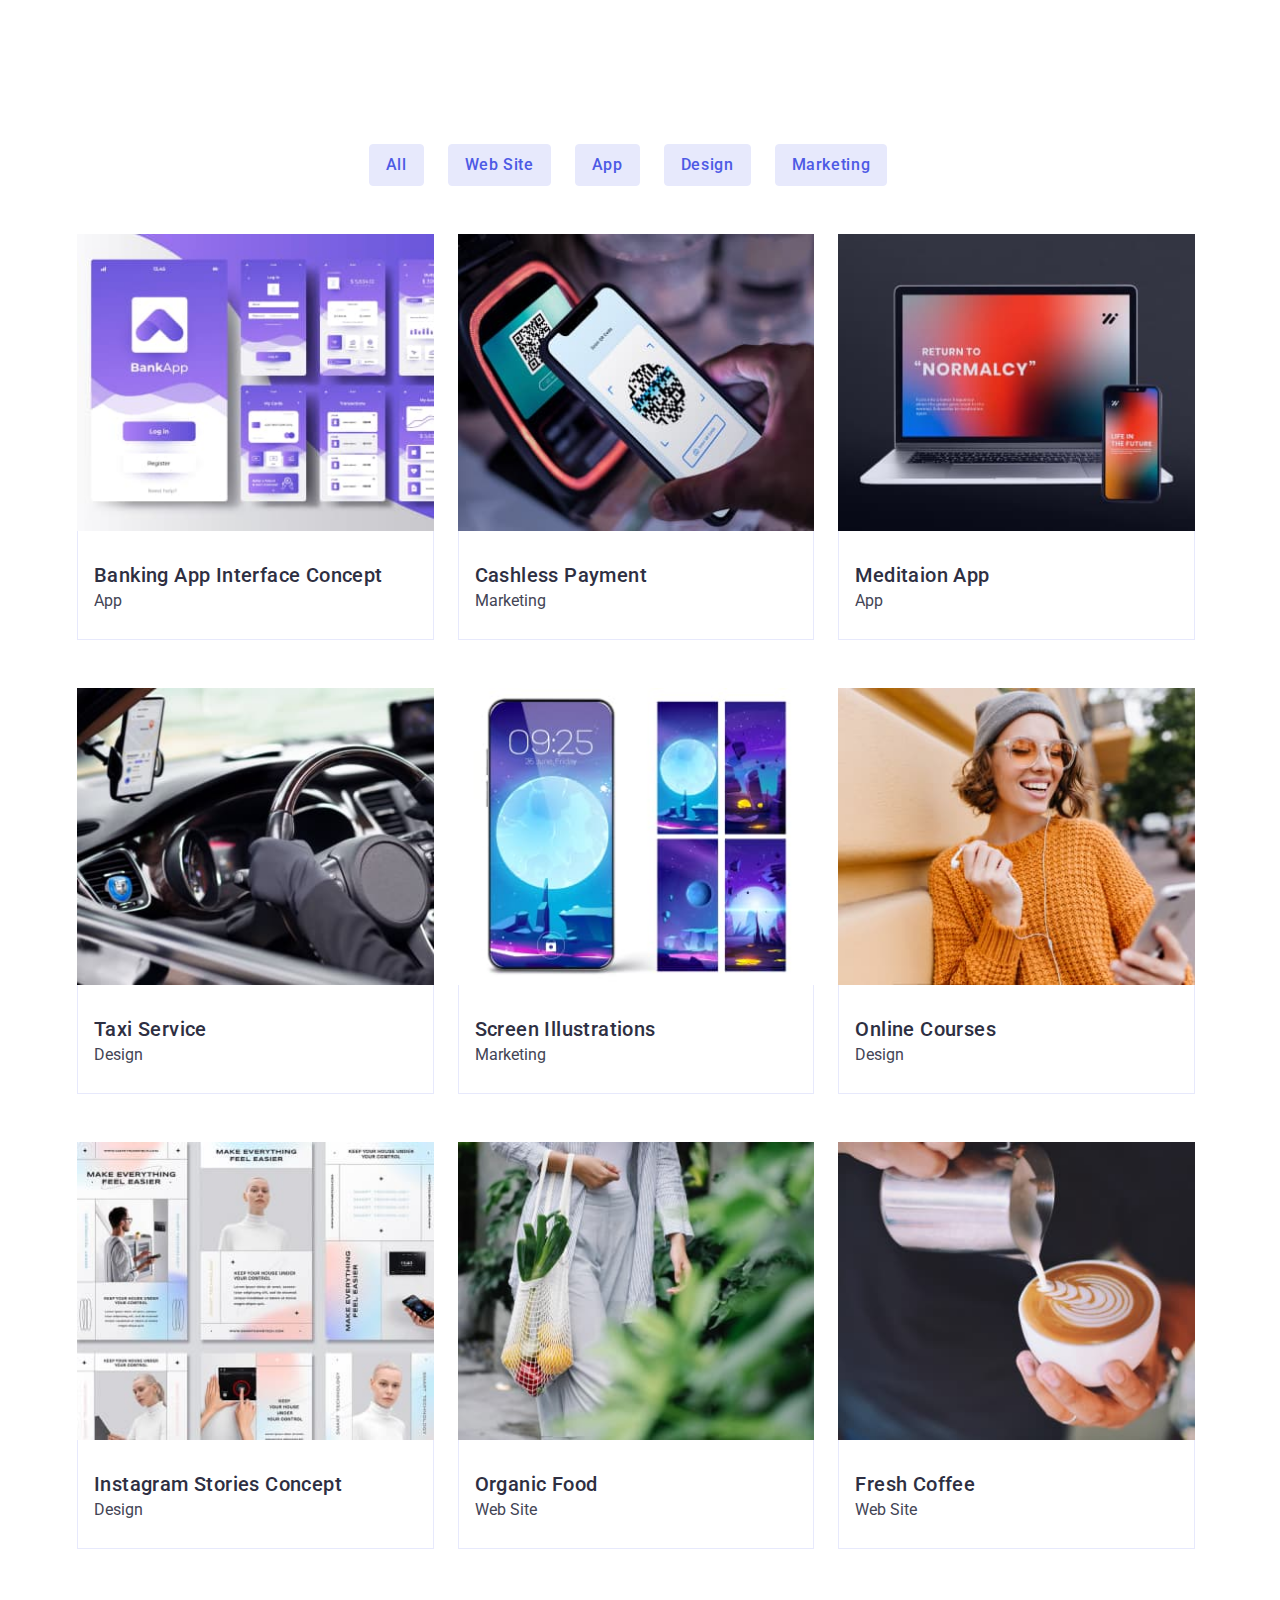
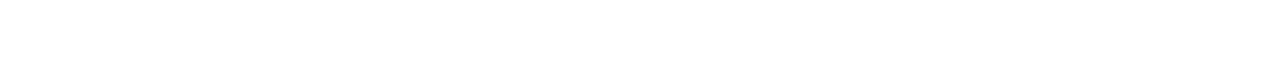
==== commit 23bf5d9f: "q" ====
--- a/portfolio.html
+++ b/portfolio.html
@@ -107,9 +107,6 @@
               </a>
             </li>
 
-
-
-
             <li class="project-cont">
               <a class="project-link" href=""
                 >  
@@ -119,7 +116,7 @@
                     src="./images/image7.jpg"
                     alt="banking app interface"
                     width="360"
-                    height="300"
+                    
                   />
                   <p class="project-cover-text">
                     14 Stylish and User-Friendly App Design Concepts · Task
@@ -177,6 +174,7 @@
                 </div></a
               >
             </li>
+            
             <li class="project-cont">
               <a class="project-link" href=""
                 ><div class="project-cover-wrap">
--- a/css/styles.css
+++ b/css/styles.css
@@ -84,7 +84,7 @@
 
 img {
   display: block;
-  /* max-width: 100%; */
+  max-width: 100%;
   height: auto;
 }
 
@@ -218,22 +218,23 @@
 
 /* STUDIO PAGE */
 .hero {
-  background-color: var(--hero-backround);
-  padding-top: 188px;
-  padding-bottom: 188px;
-  max-width: 1440px;
-  height: 600px;
+  padding-top: 112px;
+  padding-bottom: 112px;
+  width: 100%;
+  height: 100%;
+  
   background-image: linear-gradient(to right, var(--gradient), var(--gradient)),
     url(../images/people-office.jpg);
   background-repeat: no-repeat;
   background-position: center;
   background-size: cover;
-  margin: 0 auto;
+
 }
 
 .hero-header {
-  font-size: 56px;
-  line-height: 1.07;
+  font-weight: 700;
+  font-size: 36px;
+  line-height: 1.11;
   letter-spacing: 0.02em;
   color: var(--hero-text-color);
   display: flex;
@@ -254,7 +255,7 @@
   border-radius: 4px;
   color: var(--hero-text-color);
   display: block;
-  margin: 64px auto 0;
+  margin: 72px auto 0;
   padding: 16px 32px;
   border: transparent;
   transition: background-color 250ms cubic-bezier(0.4, 0, 0.2, 1);
@@ -267,50 +268,62 @@
 }
 
 /*блок Наши цілі*/
-
-.content {
+/* .content {
+  margin-right: 0;
+  margin-left: 0;
+  width: 100%;
+} */
+
+.section {
   padding-bottom: 0;
-}
-
-.content-list {
-  display: flex;
-  justify-content: space-between;
+  padding: 0 auto;
+  width: 100%;
+
+}
+.content-list > .content-block {
+  width: 100%;
+}
+ .content-block {
+  width: 100%;
+ }
+.content-block:not(:last-child) {
+  margin-bottom: 72px;
+}
+
+.content-pic {
+  display: none;
+  justify-content: center;
+  
 }
 
 .content-title {
+  display: flex;
+  justify-content: center;
+  font-weight: 700;
+  font-size: 36px;
+  line-height: 1.11;
+  letter-spacing: 0.02em;
+  color: var(--title-text-color);
+  margin-top: 8px
+
+}
+
+.content-item {
+  width: 100%;
   font-weight: 500;
-  font-size: 20px;
-  line-height: 1.2;
-  letter-spacing: 0.02em;
-  color: var(--title-text-color);
-  margin-top: 8px;
-}
-
-.content-item {
   font-size: 16px;
   line-height: 1.5;
   color: var(--primary-text-color);
   margin-top: 8px;
 }
 
-/* SECTION "What are we doing" */
-
-.title {
-  font-size: 36px;
-  line-height: 1.11;
-  text-align: center;
-  letter-spacing: 0.02em;
-  text-transform: capitalize;
-  color: var(--title-text-color);
-  margin-bottom: 72px;
-}
-
-.content-img-list {
-  display: flex;
-  justify-content: space-between;
-}
+
 
 /* Секція "Наша команда" */
+.team {
+background-color: var(--Light-mode-backgrounds
+);
+}
 
 .team-hed-item {
   display: flex;
@@ -368,7 +381,14 @@
   text-align: center;
   color: var(--primary-text-color);
 }
-
+/* SECTION "What are we doing" */
+
+.title {
+  display: none;
+}
+.content-img-list {
+  display: none;
+}
 /* меню "Фильтр" сторінка "Портфоліо" */
 
 .filter {
@@ -737,31 +757,7 @@
   outline: none;
 }
 
-.content-pic {
-  display: flex;
-  justify-content: center;
-  align-items: center;
-  height: 112px;
-  width: 264px;
-  border-radius: 4px;
-  background-color: var(--Light-mode-backgrounds);
-}
-.icon-antenna::before {
-  content: "";
-  background-image: url(../images/antenna\ 1.svg);
-}
-.icon-clock::before {
-  content: "";
-  background-image: url(../images/clock\ 1.svg);
-}
-.icon-diagram::before {
-  content: "";
-  background-image: url(../images/diagram\ 1.svg);
-}
-.icon-astronaut::before {
-  content: "";
-  background-image: url(../images/astronaut\ 1.svg);
-}
+
 
 /*.icon {
   display: inline-block;
@@ -803,7 +799,7 @@
   letter-spacing: 0.02em;
   color: var(--cover-text);
   background-color: var(--overlay-bgc);
-  transform: translateY(100%);
+  transform: translateY(101%);
   transition: transform 250ms cubic-bezier(0.4, 0, 0.2, 1);
   overflow: auto;
 }
@@ -827,6 +823,7 @@
 }
 
 .project-cover-wrap {
+  height: 100%;
   position: relative;
   overflow: hidden;
 }
@@ -1029,6 +1026,13 @@
   .main {
     padding-top: 48px;
   }
+  .content {
+    margin: 0;
+  }
+  
+
+
+  
 }
 
 /* =========== 780============ */
@@ -1041,6 +1045,7 @@
 
   .project > .project-cont {
     flex-basis: calc(100% / 2 - 24px);
+    margin-right: 24px;
     /* margin-left: 24px;
     margin-top: 72px; */
   }
@@ -1055,6 +1060,48 @@
   .team-hed-item > .item-card {
     flex-basis: calc(100% / 2 - 24px);
   }
+
+  /* =============  Hero ============= */
+  .hero {  
+    padding-top: 112px;
+    padding-bottom: 112px;
+    width: 100%;
+    height: 436px;
+     }
+     section > .container {
+      max-width: 768px;
+}
+ /* SECTION "What are we doing" */
+
+ .title {
+  font-size: 36px;
+  line-height: 1.11;
+  text-align: center;
+  letter-spacing: 0.02em;
+  text-transform: capitalize;
+  color: var(--title-text-color);
+  margin-bottom: 72px;
+}
+.content-title {
+  font-weight: 500;
+  font-size: 20px;
+  line-height: 1.2;
+  letter-spacing: 0.02em;
+}
+
+.content-img-list {
+  display: flex;
+  justify-content: space-between;
+}
+.content-item {
+  font-weight: 400;
+  font-size: 16px;
+  line-height: 1.5;
+  color: var(--primary-text-color);
+  margin-top: 8px;
+.content-pic {
+  display: flex;
+}
 }
 
 /* ================= 1200 ================ */
@@ -1069,11 +1116,12 @@
   }
   .section > .container {
     max-width: 1158px;
-    padding-bottom: 120px;
+    
   }
   .project > .project-cont {
     /* margin-left: 24px;
     margin-top: 72px; */
+    margin-right: 24px;
     flex-basis: calc(100% / 3 - 24px);
   }
   .filter {
@@ -1089,6 +1137,83 @@
   /* Team */
   .team-hed-item > .item-card {
     flex-basis: calc(100% / 4 - 24px);
-   
-}
-}+  }
+
+    /*  =====  Hero =====  */
+
+   .hero {  
+  padding-top: 188px;
+  padding-bottom: 188px;
+  max-width: 1440px;
+  height: 600px;
+  margin: 0 auto;
+   }
+   .hero-header {
+    font-size: 56px;
+    line-height: 1.07;
+   }
+
+   /* our advantages */
+   .content-list {
+    display: flex;
+    justify-content: space-between;
+   }
+
+   .content-pic {
+    display: flex;
+    justify-content: center;
+    align-items: center;
+    height: 112px;
+    width: 264px;
+    border-radius: 4px;
+    background-color: var(--Light-mode-backgrounds);
+  }
+  .icon-antenna::before {
+    content: "";
+    background-image: url(../images/antenna\ 1.svg);
+  }
+  .icon-clock::before {
+    content: "";
+    background-image: url(../images/clock\ 1.svg);
+  }
+  .icon-diagram::before {
+    content: "";
+    background-image: url(../images/diagram\ 1.svg);
+  }
+  .icon-astronaut::before {
+    content: "";
+    background-image: url(../images/astronaut\ 1.svg);
+  }
+
+  /* SECTION "What are we doing" */
+
+.title {
+  font-size: 36px;
+  line-height: 1.11;
+  text-align: center;
+  letter-spacing: 0.02em;
+  text-transform: capitalize;
+  color: var(--title-text-color);
+  margin-bottom: 72px;
+}
+.content-title {
+  font-weight: 500;
+  font-size: 20px;
+  line-height: 1.2;
+  letter-spacing: 0.02em;
+}
+
+.content-img-list {
+  display: flex;
+  justify-content: space-between;
+}
+.content-item {
+  font-weight: 400;
+  font-size: 16px;
+  line-height: 1.5;
+  color: var(--primary-text-color);
+  margin-top: 8px;
+.content-pic {
+  display: flex;
+}
+}
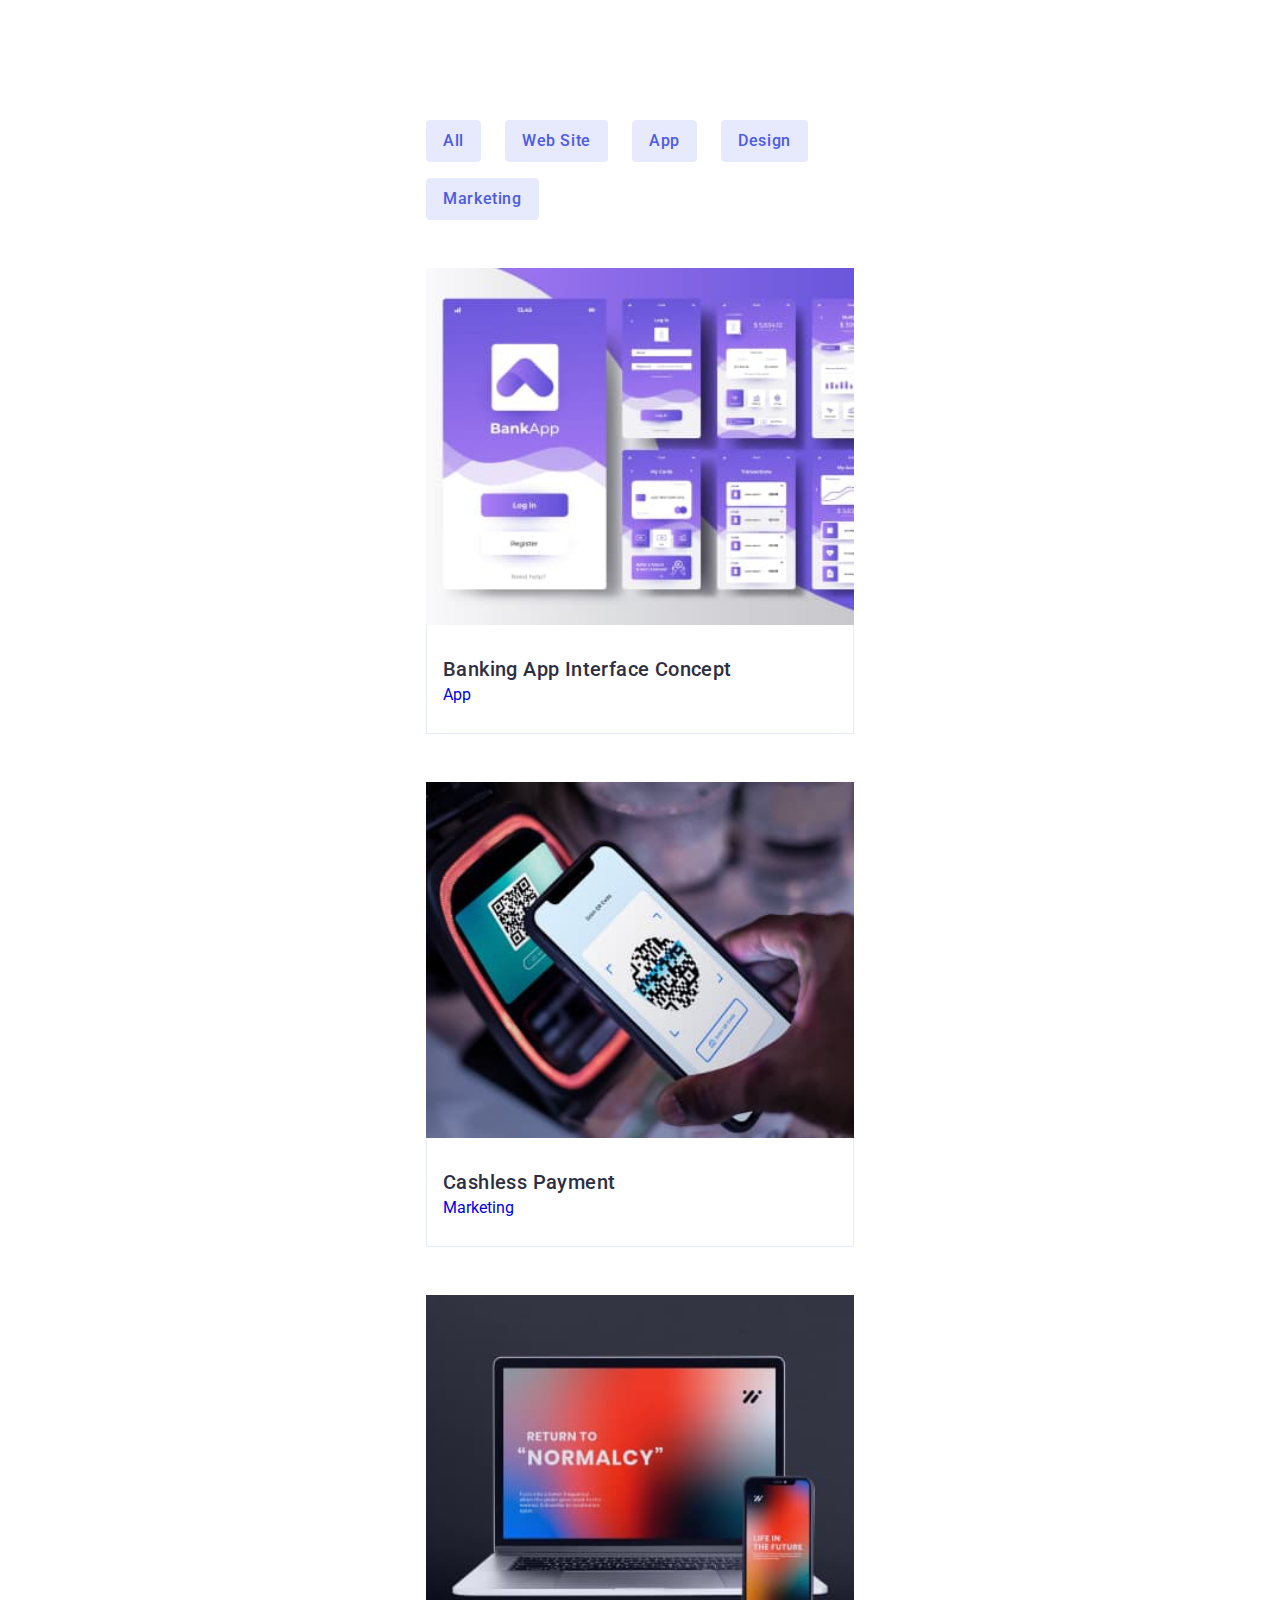
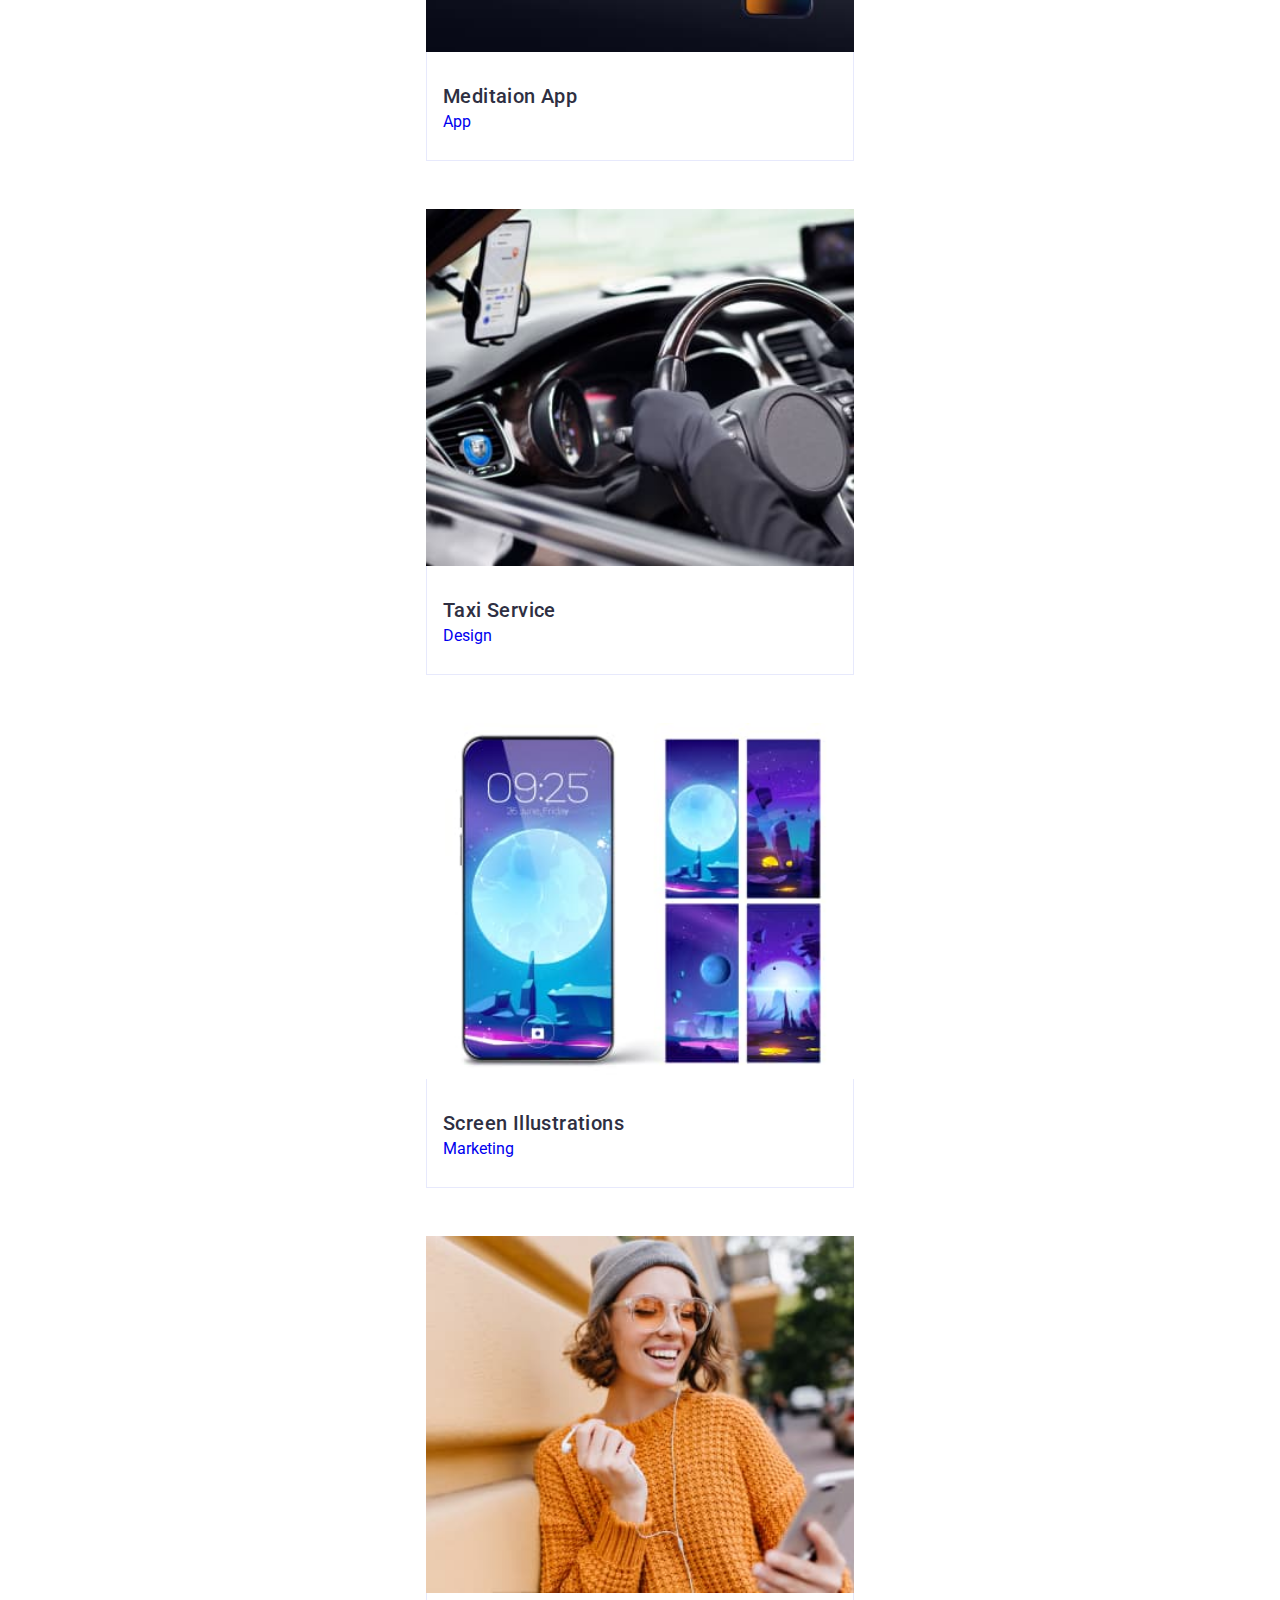
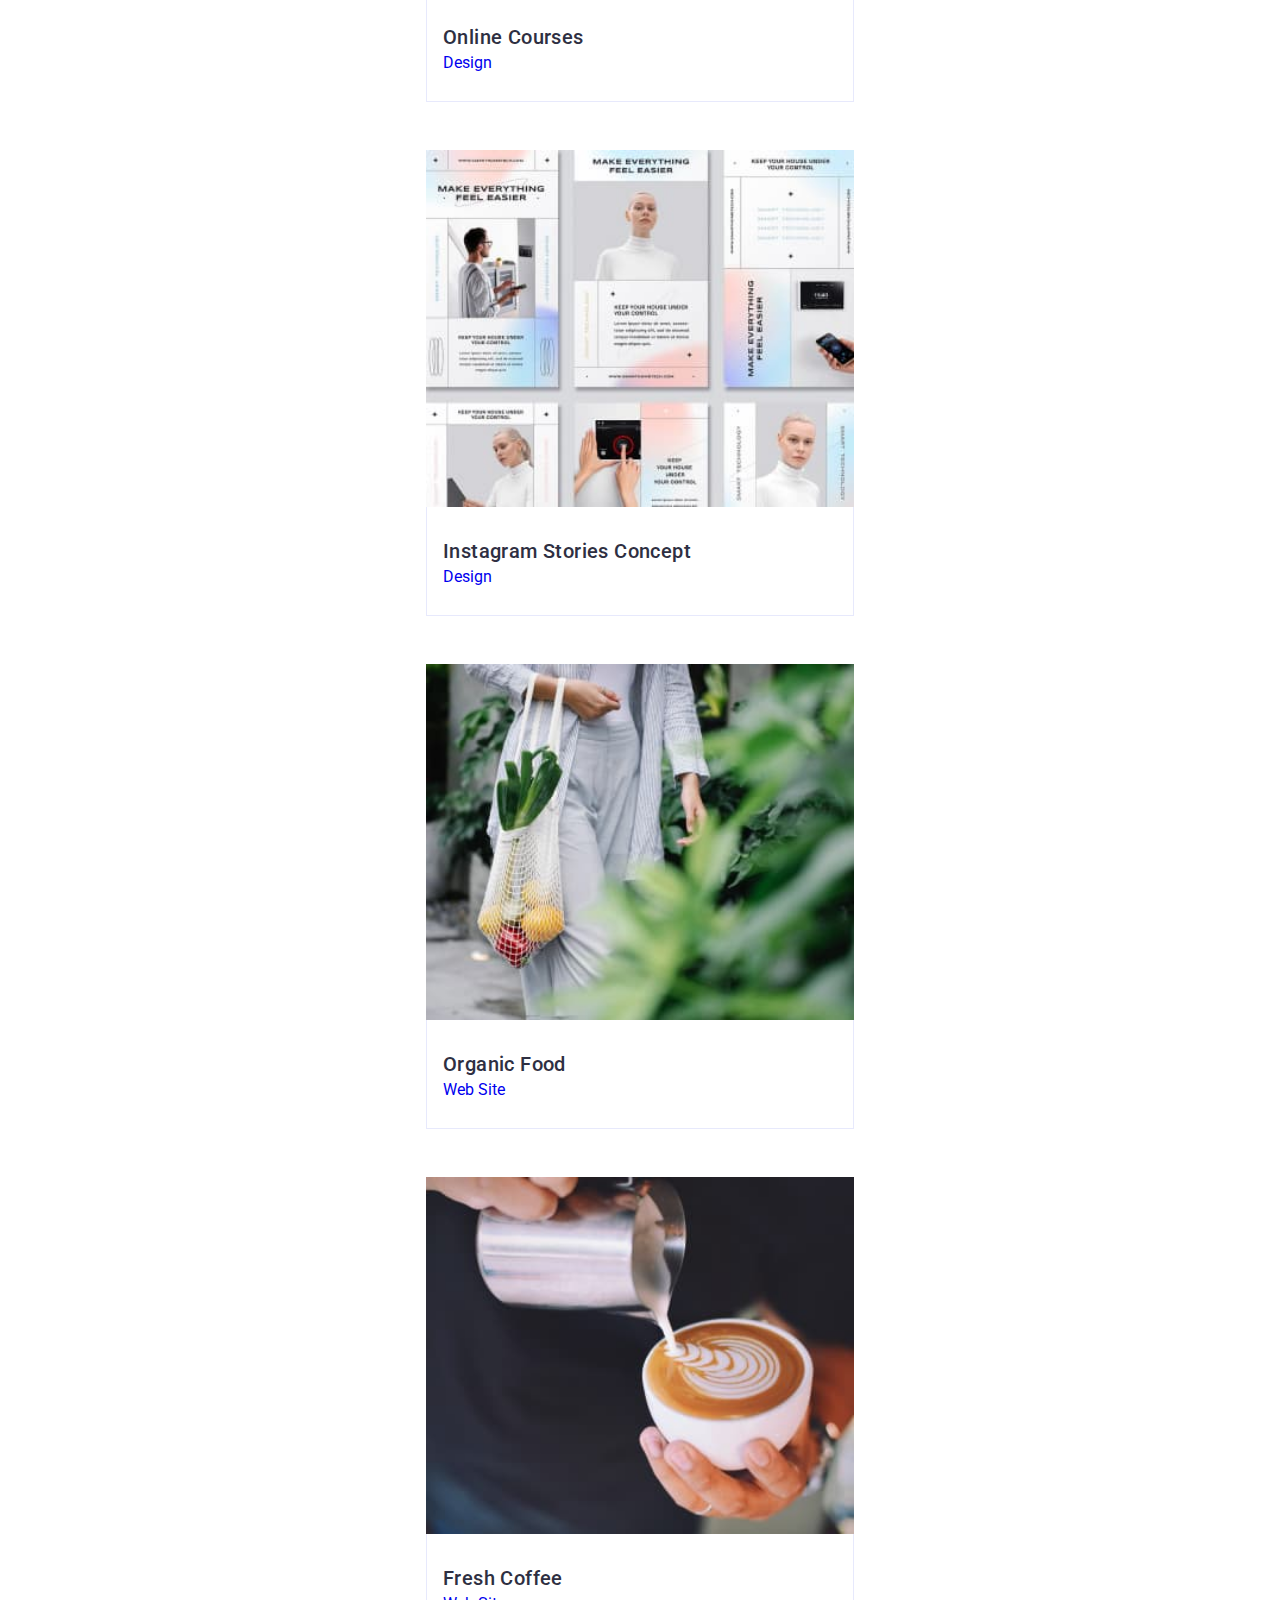
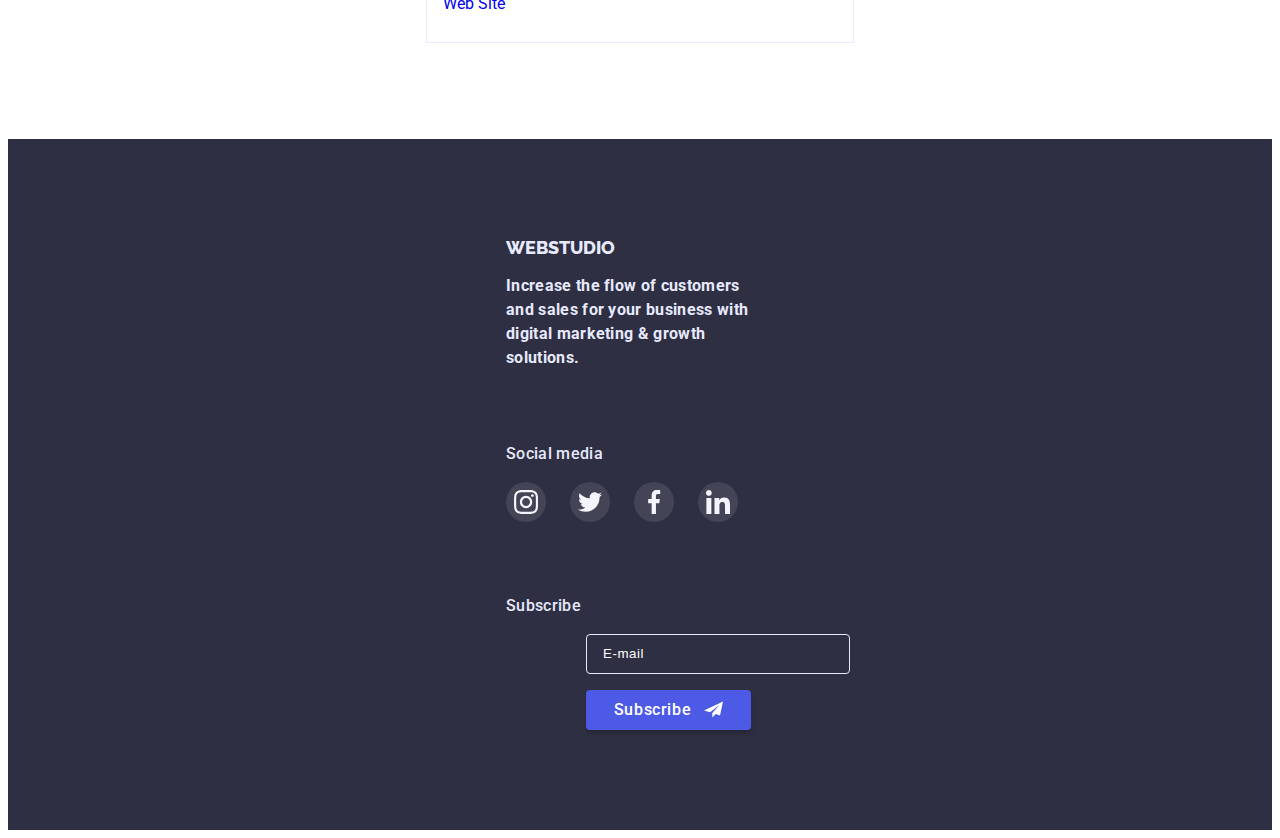
==== commit 39b63532: "26.03" ====
--- a/portfolio.html
+++ b/portfolio.html
@@ -290,7 +290,7 @@
       </section>
     </main>
 
-    <!-- <footer>
+    <footer>
       <section class="section footer">
         <div class="container footer-main">
           <ul class="footer-block list">
@@ -361,6 +361,6 @@
           </ul>
         </div>
       </section>
-    </footer> -->
+    </footer>
   </body>
 </html>
--- a/css/styles.css
+++ b/css/styles.css
@@ -1,5 +1,5 @@
 :root {
-  --primary-text-color: #434455;
+  --primary-text-color-slate: #434455;
   --title-text-color: #2e2f42;
   --first-logo-color: #4d5ae5;
   --second-logo-color: #2e2f42;
@@ -35,15 +35,6 @@
   --modal-text: rgba(142, 143, 153, 1);
 }
 
-.container {
-  max-width: 1158px;
-  padding-left: 16px;
-  padding-right: 16px;
-  margin-left: auto;
-  margin-right: auto;
-  width: 100%;
-}
-
 h1,
 h2,
 h3,
@@ -87,38 +78,75 @@
   max-width: 100%;
   height: auto;
 }
-
-* {
+.link {
+  text-decoration: none;
+}
+
+*,
+*::before,
+*::after {
   box-sizing: border-box;
 }
+
 *:focus {
   outline: none;
 }
 body {
-  color: var(--primary-text-color);
+  color: var(--primary-text-color-slate);
   font-family: "Roboto", sans-serif;
   /* padding-top: 76px; */
 }
+.no-scroll {
+  overflow: hidden;
+}
+/* .container {
+  max-width: 428px;
+  padding-left: 16px;
+  padding-right: 16px;
+  margin-left: auto;
+  margin-right: auto;
+  overflow: hidden;
+} */
 .section {
   padding-top: 96px;
   padding-bottom: 96px;
 }
+
+.container {
+  max-width: 428px;  
+  margin-left: auto;
+  margin-right: auto;
+}
 /* Шапка сторінок*/
-.had {
-  display: flex;
-  align-items: start;
-  justify-content: space-between;
-  padding: 24px 0 0;
-}
-
-.page-header {
-  /* position: fixed; */
+.container-header {
+    display: flex;
+  padding-left: 16px;
+  padding-right: 16px;
+  overflow: hidden;
+  padding-top: 24px;
+  padding-bottom: 24px;
+}
+
+.container-hero {
+  padding: 0 16px;
+}
+.web {
+  color: var(--first-logo-color);
+}
+/* .page-header {
+  
   width: 100%;
   min-height: 76px;
   top: 0;
   left: 0;
   border-bottom: 1px solid var(--border-button);
   background-color: var(--hero-text-color);
+  margin: 0 auto;
+} */
+.navigation {
+  width: 100%;
+  display: flex;
+  justify-content: space-between;
 }
 /* логотип */
 .header-logo {
@@ -134,102 +162,185 @@
   align-items: start;
   padding: 0px;
 }
+.menu-button {
+  display: inline-flex;
+  margin: 0;
+  padding: 0;
+  border: none;
+  background-color: transparent;
+}
+/* .logo-burger {
+  display: flex;
+  justify-content: space-between;
+  margin: 0;
+} */
+
+.burger-menu {
+  fill: var(--second-logo-color);
+  width: 100%;
+  height: 100%;
+}
+.site-nav {
+  display: none;
+}
+.adr-items {
+  display: none;
+}
 
 /* меню навігації */
-.navigation {
-  display: flex;
-  padding-right: 0;
-  justify-content: start;
-}
-
-.site-nav {
-  display: flex;
-  justify-content: center;
-  align-items: start;
-  margin-left: 72px;
-}
-/* 
-.link:is(:hover, :focus) {
-  color: var(--button-h-f);
-}
-.link {
-  display: block;
-  text-decoration: none;
-  color: var(--primary-text-color);
-}*/
-.link-nav {
-  display: block;
-  text-decoration: none;
-  color: var(--title-text-color);
-  transition: color 250ms cubic-bezier(0.4, 0, 0.2, 1);
-}
-
-.link-nav:is(:hover, :focus) {
-  color: var(--button-h-f);
-  outline: none;
-}
-
-.line.current::after {
-  content: "";
-  left: 0;
-  bottom: 0;
-  display: block;
-  width: 100%;
-  height: 4px;
-  margin-top: 24px;
-  background-color: var(--button-h-f);
-  border-radius: 2px;
-}
-
+
+.menu-button {
+  display: inline-flex;
+  margin: 0;
+  padding: 0;
+  border: none;
+  background-color: transparent;
+}
+
+/* ------------ Mob Menu-------------------- */
+/* .mob {
+  padding: 0;
+  height: 100%;
+ } */
+.mob-menu {
+  position: fixed;
+  top: 0;
+  width: 100%;
+  height: 100%;
+  background-color: var(--modal-bgc);
+  padding-top: 24px;
+  padding-left: 40px;
+  padding-right: 24px;
+  overflow-y: auto;
+}
+.mob-menu > .container {
+  height: 100%;
+  margin: 0;
+  padding: 0;
+  display: flex;
+  flex-direction: column;
+  justify-content: space-between;
+}
+/* .mob-site-nav {
+  margin-bottom: 284px; */
+
+.mob-item-nav:not(:last-child) {
+  margin-bottom: 40px;
+}
+.mob-link-nav {
+  font-weight: 700;
+  font-size: 36px;
+  line-height: 1.11;
+  letter-spacing: 0.02em;
+  color: var(--second-logo-color);
+}
 .current {
   color: var(--button-h-f);
 }
-
-.item-nav {
+.mob-link-tel {
+  font-weight: 700;
+  font-size: 24px;
+  line-height: 1.11;
+  letter-spacing: 0.02em;
+  color: var(--btn-main-modal);
+}
+.mob-link-mail {
   font-weight: 500;
-  font-size: 16px;
-  line-height: 1.5;
-  letter-spacing: 0.02em;
-}
-
-.site-nav .item-nav:not(:last-child) {
-  margin-right: 40px;
-}
-
-/* ul адреса */
-.adr-items {
-  display: flex;
-  gap: 40px;
+  font-size: 20px;
+  line-height: 1.2;
+  letter-spacing: 0.02em;
+  color: var(--primary-text-color-slate);
+}
+
+/* .line {
+}
+.current {
+} */
+.menu-button-close {
+  width: 24px;
+  height: 24px;
+  border-radius: 50%;
+  background-color: var(--modal-bgc);
+  border: 1px solid var(--close-border);
+  display: flex;
   align-items: center;
-}
-
-.adr {
-  font-size: 16px;
-  font-style: normal;
-  line-height: 1.5;
-}
-
-.adr-link:is(:hover, :focus) {
-  color: var(--focus-hover-color);
-}
-.adr-link {
-  transition: 250ms cubic-bezier(0.4, 0, 0.2, 1);
-}
-
+  justify-content: center;
+  margin-left: auto;
+  margin-bottom: 24px;
+  padding: 0;
+  cursor: pointer;
+  transition: transform 250ms cubic-bezier(0.4, 0, 0.2, 1);
+}
+
+.mob-adr-items {
+}
+.mob-adr-mail {
+  margin-bottom: 48px;
+}
+.mob-adr-tel {
+  margin-bottom: 40px;
+}
+.mob-soc {
+  padding-bottom: 48px;
+}
+.mob-soc-list {
+  display: flex;
+  justify-content: space-between;
+  align-items: center;
+  margin-bottom: 24px;
+}
+.mob-soc-item {
+  width: 40px;
+  height: 40px;
+}
+.mob-soc-link {
+  width: 100%;
+  height: 100%;
+  border-radius: 50%;
+  background: var(--first-logo-color);
+  display: flex;
+  justify-content: center;
+  align-items: center;
+  transition: background-color 250ms cubic-bezier(0.4, 0, 0.2, 1);
+}
+/* .link {
+} */
+.mob-soc-icon {
+  fill: var(--Light-mode-backgrounds);
+}
+.mob-site-nav {
+  margin-bottom: 24px;
+}
 /* STUDIO PAGE */
 .hero {
   padding-top: 112px;
   padding-bottom: 112px;
   width: 100%;
-  height: 100%;
-  
+  height: 432px;
+
   background-image: linear-gradient(to right, var(--gradient), var(--gradient)),
-    url(../images/people-office.jpg);
+    url(../images/hero-bg-mob1x.jpg);
   background-repeat: no-repeat;
   background-position: center;
   background-size: cover;
-
-}
+}
+@media (min-device-pixel-ratio: 2),
+  (min-resolution: 192dpi),
+  (min-resolution: 2dppx) {
+  .hero {
+    background-image: linear-gradient(
+        to right,
+        var(--gradient),
+        var(--gradient)
+      ),
+      url("../images/hero-bg-mob2x.jpg");
+  }
+}
+/* @media (min-device-pixel-ratio: 2), (min-resolution: 192dpi), (min-resolution: 2dppx) {
+  .hero {
+    background-image: linear-gradient(var(--hero-background-color), var(--hero-background-color)), url(../images/main-page/bg-mob-2x.jpg);
+  }
+} */
 
 .hero-header {
   font-weight: 700;
@@ -261,39 +372,21 @@
   transition: background-color 250ms cubic-bezier(0.4, 0, 0.2, 1);
 }
 
-.hero-button-item:is(:hover, :focus) {
-  background-color: var(--button-h-f);
-  color: var(--hero-text-color);
-  outline: none;
-}
-
 /*блок Наши цілі*/
-/* .content {
-  margin-right: 0;
-  margin-left: 0;
-  width: 100%;
-} */
-
-.section {
-  padding-bottom: 0;
-  padding: 0 auto;
-  width: 100%;
-
-}
-.content-list > .content-block {
-  width: 100%;
-}
- .content-block {
-  width: 100%;
- }
-.content-block:not(:last-child) {
+.content-container {
+  padding: 0 16px;
+ 
+}
+.content-block {
+  width: 100%;
   margin-bottom: 72px;
+}
+.content-list {
+  margin-bottom: -72px;
 }
 
 .content-pic {
   display: none;
-  justify-content: center;
-  
 }
 
 .content-title {
@@ -304,8 +397,7 @@
   line-height: 1.11;
   letter-spacing: 0.02em;
   color: var(--title-text-color);
-  margin-top: 8px
-
+  margin-top: 8px;
 }
 
 .content-item {
@@ -313,26 +405,31 @@
   font-weight: 500;
   font-size: 16px;
   line-height: 1.5;
-  color: var(--primary-text-color);
+  color: var(--primary-text-color-slate);
   margin-top: 8px;
 }
 
-
+/* SECTION "What are we doing" */
+.what-section {
+  display: none;
+}
 
 /* Секція "Наша команда" */
 .team {
-background-color: var(--Light-mode-backgrounds
-);
+  background-color: var(--Light-mode-backgrounds);
+}
+.container-team {
+  padding: 0 16px;
+  margin: 0 auto;
 }
 
 .team-hed-item {
   display: flex;
   justify-content: center;
   flex-wrap: wrap;
-  margin-left: -24px;
-  margin-top: -64px;
-}
-.team-photo{
+  margin-bottom: -72px;
+}
+.team-photo {
   width: 100%;
 }
 
@@ -347,14 +444,18 @@
 }
 
 .item-card {
-  margin-left: 24px;
-  margin-top: 64px;
   background-color: var(--hero-text-color);
   box-shadow: 0px 1px 6px rgba(46, 47, 66, 0.08),
     0px 1px 1px rgba(46, 47, 66, 0.16), 0px 2px 1px rgba(46, 47, 66, 0.08);
   border-radius: 0px 0px 4px 4px;
   width: 100%;
-}
+
+}
+.item-card {
+  margin-bottom: 72px;
+}
+
+
 
 .box {
   padding: 32px 0;
@@ -442,12 +543,11 @@
 
 .project {
   display: flex;
-  justify-content: center;
+  justify-content: space-between;
   flex-wrap: wrap;
-  }
-  .project {
-    margin-right: -16px;
-    
+}
+.project {
+  margin-right: -16px;
 }
 
 /* CARD */
@@ -457,8 +557,8 @@
 }
 
 .project-cont {
- margin-right: 16px;
-  margin-top: 48px; 
+  margin-right: 16px;
+  margin-top: 48px;
   text-decoration: none;
 }
 .project-img {
@@ -503,7 +603,6 @@
   border-top: none;
 }
 
-
 .project-link:is(:hover, :focus) {
   box-shadow: 0px 1px 6px rgba(46, 47, 66, 0.08),
     0px 1px 1px rgba(46, 47, 66, 0.16), 0px 2px 1px rgba(46, 47, 66, 0.08);
@@ -512,16 +611,25 @@
 .project-link {
   display: block;
   text-decoration: none;
-  transition: 250ms
-  cubic-bezier(0.4, 0, 0.2, 1);
-}
-
-/* FOOTER */
+  transition: 250ms cubic-bezier(0.4, 0, 0.2, 1);
+}
+
+/* ========================FOOTER======================= */
 .footer {
   background: var(--hero-backround);
   padding: 100px 0;
 }
 
+.footer-main {
+  padding-left: 80px;
+  padding-right: 80px;
+  
+}
+ .footer-list {
+  
+  display: flex;
+  flex-direction: column;
+ }
 .footer-item {
   font-size: 16px;
   line-height: 1.5;
@@ -533,6 +641,7 @@
 
 .footer-logo {
   font-family: "Raleway";
+  text-align: center;
   font-style: normal;
   color: var(--footer-text-color);
   text-transform: uppercase;
@@ -540,108 +649,14 @@
   font-size: 18px;
   line-height: 0.75;
   text-decoration: none;
-  margin-top: 100px;
-}
-
-.web {
-  color: var(--first-logo-color);
-}
-
-/*  Icons Sotial Media */
-
-/*.icons {
-display: flex;
-}
-
-.icon {
-  width: 40px;
-  height: 40px;
-}
+  }
+.footer-block {
   
- .icon-item {
-  padding: 0;
-  gap: 32px;
-  background: var(--background);
-  box-shadow: 0px 1px 6px rgba(46, 47, 66, 0.08), 0px 1px 1px rgba(46, 47, 66, 0.16), 0px 2px 1px rgba(46, 47, 66, 0.08);
-  border-radius: 0px 0px 4px 4px;
-}
- */
-.team-soc-list {
-  display: flex;
-  justify-content: center;
-  margin-top: 8px;
-  gap: 24px;
-}
-
-.team-soc-item {
-  width: 40px;
-  height: 40px;
-}
-.team-soc-link {
-  width: 100%;
-  height: 100%;
-  border-radius: 50%;
-  background: var(--first-logo-color);
-  display: flex;
-  justify-content: center;
-  align-items: center;
-  transition: background-color 250ms cubic-bezier(0.4, 0, 0.2, 1);
-}
-.team-soc-icon {
-  fill: var(--Light-mode-backgrounds);
-}
-.team-soc-link:is(:hover, :focus) {
-  background-color: var(--button-h-f);
-  outline: none;
-}
-.customer {
-  display: flex;
-  justify-content: space-between;
-  margin: 0 auto;
-}
-
-/*.customer-item {
-  width: 168px;
-  height: 88px;
-  
-}*/
-.customer-item-link {
-  display: flex;
-  justify-content: center;
-  align-items: center;
-  width: 168px;
-  height: 88px;
-  border: 1px solid var(--border-icon);
-  border-radius: 4px;
-  color: var(--border-icon);
-  transition: color 250ms cubic-bezier(0.4, 0, 0.2, 1);
-}
-.customer-item-icon {
-  fill: currentColor;
-}
-.customer-item-link:is(:hover, :focus) {
-  border: 1px solid var(--button-h-f);
-  color: var(--button-h-f);
-}
-
-/*
-.customer-item-icon:is(:hover, :focus) {
-  fill: var(--button-h-f);
-}*/
-
-.footer-block {
-  display: flex;
-}
-.hed {
-  color: var(--footer-text-color);
-  font-weight: 500;
-  font-size: 16px;
-  line-height: 1.5;
-  letter-spacing: 0.02em;
-}
+  }
+
 .footer-soc-list {
   display: flex;
-  justify-content: center;
+  /* justify-content: center; */
   align-items: center;
   margin-top: 16px;
   gap: 24px;
@@ -652,12 +667,13 @@
   height: 40px;
 }
 .social-block {
-  margin-left: 120px;
+  margin-top: 72px;
+  display: flex;
+  flex-direction: column;
 }
 .subscribe-block {
-  margin-left: 80px;
-  display: flex;
-  flex-direction: column;
+  margin-top: 72px;
+  
 }
 
 .footer-soc-link {
@@ -706,14 +722,19 @@
   color: var(--hero-text-color);
   padding: 8px 0 8px;
 }
-.footer-main {
-  display: flex;
+.subscribe-block-hed {
+  
+  color: var(--footer-text-color);
+  text-align: center;
+  font-weight: 500;
+  font-size: 16px;
+  line-height: 1.5;
+  letter-spacing: 0.02em;
 }
 
 .footer-button {
   width: 165px;
   height: 40px;
-  margin-left: 24px;
   font-family: inherit;
   cursor: pointer;
   font-weight: 500;
@@ -724,20 +745,17 @@
   box-shadow: 0px 4px 4px rgba(0, 0, 0, 0.15);
   border-radius: 4px;
   color: var(--hero-text-color);
-  display: flex;
-  justify-content: center;
-  gap: 16px;
+
   margin-top: 16px;
   padding: 8px 24px 8px 24px;
   border: transparent;
   transition: background-color 250ms cubic-bezier(0.4, 0, 0.2, 1);
 }
-
-/* .subscribe-icon {
- fill: currentColor
-   
-  
- }  */
+.button-subsc{
+  display: flex;
+  flex-direction: column;
+  align-items: center;
+}
 
 .footer-button .subscribe-icon::after {
   content: "";
@@ -757,6 +775,70 @@
   outline: none;
 }
 
+.team-soc-list {
+  display: flex;
+  justify-content: center;
+  margin-top: 8px;
+  gap: 24px;
+}
+
+.team-soc-item {
+  width: 40px;
+  height: 40px;
+}
+.team-soc-link {
+  width: 100%;
+  height: 100%;
+  border-radius: 50%;
+  background: var(--first-logo-color);
+  display: flex;
+  justify-content: center;
+  align-items: center;
+  transition: background-color 250ms cubic-bezier(0.4, 0, 0.2, 1);
+}
+.team-soc-icon {
+  fill: var(--Light-mode-backgrounds);
+}
+.team-soc-link:is(:hover, :focus) {
+  background-color: var(--button-h-f);
+  outline: none;
+}
+.customer {
+  display: flex;
+  flex-wrap: wrap;
+  justify-content: center;
+  margin-bottom: -72px;
+}
+
+.customer-item {
+  margin-bottom: 72px;
+  margin-right: 16px;
+  
+}
+.customer-item-link {
+  display: flex;
+  justify-content: center;
+  align-items: center;
+  width: 168px;
+  height: 88px;
+  border: 1px solid var(--border-icon);
+  border-radius: 4px;
+  color: var(--border-icon);
+  transition: color 250ms cubic-bezier(0.4, 0, 0.2, 1);
+}
+.customer-item-icon {
+  fill: currentColor;
+}
+.customer-item-link:is(:hover, :focus) {
+  border: 1px solid var(--button-h-f);
+  color: var(--button-h-f);
+}
+
+/*
+.customer-item-icon:is(:hover, :focus) {
+  fill: var(--button-h-f);
+}*/
+
 
 
 /*.icon {
@@ -786,6 +868,13 @@
 /* .project-cont {
   position: relative;
  } */
+ .hed {
+  color: var(--footer-text-color);
+  font-weight: 500;
+  font-size: 16px;
+  line-height: 1.5;
+  letter-spacing: 0.02em;
+}
 .project-cover-text {
   position: absolute;
   top: 0;
@@ -1015,205 +1104,18 @@
 
 /* ========  Медіа Запити  ========= */
 
-@media screen and (min-width: 480px) {
-  .section > .container {
-    max-width: 428px;
+/* 480 */
+
+/* =========== 768============ */
+
+/* 
+  .link:is(:hover, :focus) {
+    color: var(--button-h-f);
   }
-  .section > .team {
-    max-width: 296px;
-  }
-/*-----------Portfolio   Buttons-------- */
-  .main {
-    padding-top: 48px;
-  }
-  .content {
-    margin: 0;
-  }
-  
-
-
-  
-}
-
-/* =========== 780============ */
-
-@media screen and (min-width: 780px) {
-  /* Portfolio */
-  .section > .container {
-    max-width: 768px;
-  }
-
-  .project > .project-cont {
-    flex-basis: calc(100% / 2 - 24px);
-    margin-right: 24px;
-    /* margin-left: 24px;
-    margin-top: 72px; */
-  }
-   
-  .filter {
-    display: flex;
-    justify-content: center;
-  }
-
-  /* Team */
-
-  .team-hed-item > .item-card {
-    flex-basis: calc(100% / 2 - 24px);
-  }
-
-  /* =============  Hero ============= */
-  .hero {  
-    padding-top: 112px;
-    padding-bottom: 112px;
-    width: 100%;
-    height: 436px;
-     }
-     section > .container {
-      max-width: 768px;
-}
- /* SECTION "What are we doing" */
-
- .title {
-  font-size: 36px;
-  line-height: 1.11;
-  text-align: center;
-  letter-spacing: 0.02em;
-  text-transform: capitalize;
-  color: var(--title-text-color);
-  margin-bottom: 72px;
-}
-.content-title {
-  font-weight: 500;
-  font-size: 20px;
-  line-height: 1.2;
-  letter-spacing: 0.02em;
-}
-
-.content-img-list {
-  display: flex;
-  justify-content: space-between;
-}
-.content-item {
-  font-weight: 400;
-  font-size: 16px;
-  line-height: 1.5;
-  color: var(--primary-text-color);
-  margin-top: 8px;
-.content-pic {
-  display: flex;
-}
-}
+  .link {
+    display: block;
+    text-decoration: none;
+    color: var(--primary-text-color);
+  }*/
 
 /* ================= 1200 ================ */
-
-@media screen and (min-width: 1200px) {
-  
-  /* Portfolio */
-
-  .section {
-    padding-top: 120px;
-    padding-bottom: 120px;
-  }
-  .section > .container {
-    max-width: 1158px;
-    
-  }
-  .project > .project-cont {
-    /* margin-left: 24px;
-    margin-top: 72px; */
-    margin-right: 24px;
-    flex-basis: calc(100% / 3 - 24px);
-  }
-  .filter {
-    display: flex;
-    justify-content: center;
-  }
-  
-
-  /* .button-item {
-    padding: 12px 24px;
-  } */
-
-  /* Team */
-  .team-hed-item > .item-card {
-    flex-basis: calc(100% / 4 - 24px);
-  }
-
-    /*  =====  Hero =====  */
-
-   .hero {  
-  padding-top: 188px;
-  padding-bottom: 188px;
-  max-width: 1440px;
-  height: 600px;
-  margin: 0 auto;
-   }
-   .hero-header {
-    font-size: 56px;
-    line-height: 1.07;
-   }
-
-   /* our advantages */
-   .content-list {
-    display: flex;
-    justify-content: space-between;
-   }
-
-   .content-pic {
-    display: flex;
-    justify-content: center;
-    align-items: center;
-    height: 112px;
-    width: 264px;
-    border-radius: 4px;
-    background-color: var(--Light-mode-backgrounds);
-  }
-  .icon-antenna::before {
-    content: "";
-    background-image: url(../images/antenna\ 1.svg);
-  }
-  .icon-clock::before {
-    content: "";
-    background-image: url(../images/clock\ 1.svg);
-  }
-  .icon-diagram::before {
-    content: "";
-    background-image: url(../images/diagram\ 1.svg);
-  }
-  .icon-astronaut::before {
-    content: "";
-    background-image: url(../images/astronaut\ 1.svg);
-  }
-
-  /* SECTION "What are we doing" */
-
-.title {
-  font-size: 36px;
-  line-height: 1.11;
-  text-align: center;
-  letter-spacing: 0.02em;
-  text-transform: capitalize;
-  color: var(--title-text-color);
-  margin-bottom: 72px;
-}
-.content-title {
-  font-weight: 500;
-  font-size: 20px;
-  line-height: 1.2;
-  letter-spacing: 0.02em;
-}
-
-.content-img-list {
-  display: flex;
-  justify-content: space-between;
-}
-.content-item {
-  font-weight: 400;
-  font-size: 16px;
-  line-height: 1.5;
-  color: var(--primary-text-color);
-  margin-top: 8px;
-.content-pic {
-  display: flex;
-}
-}
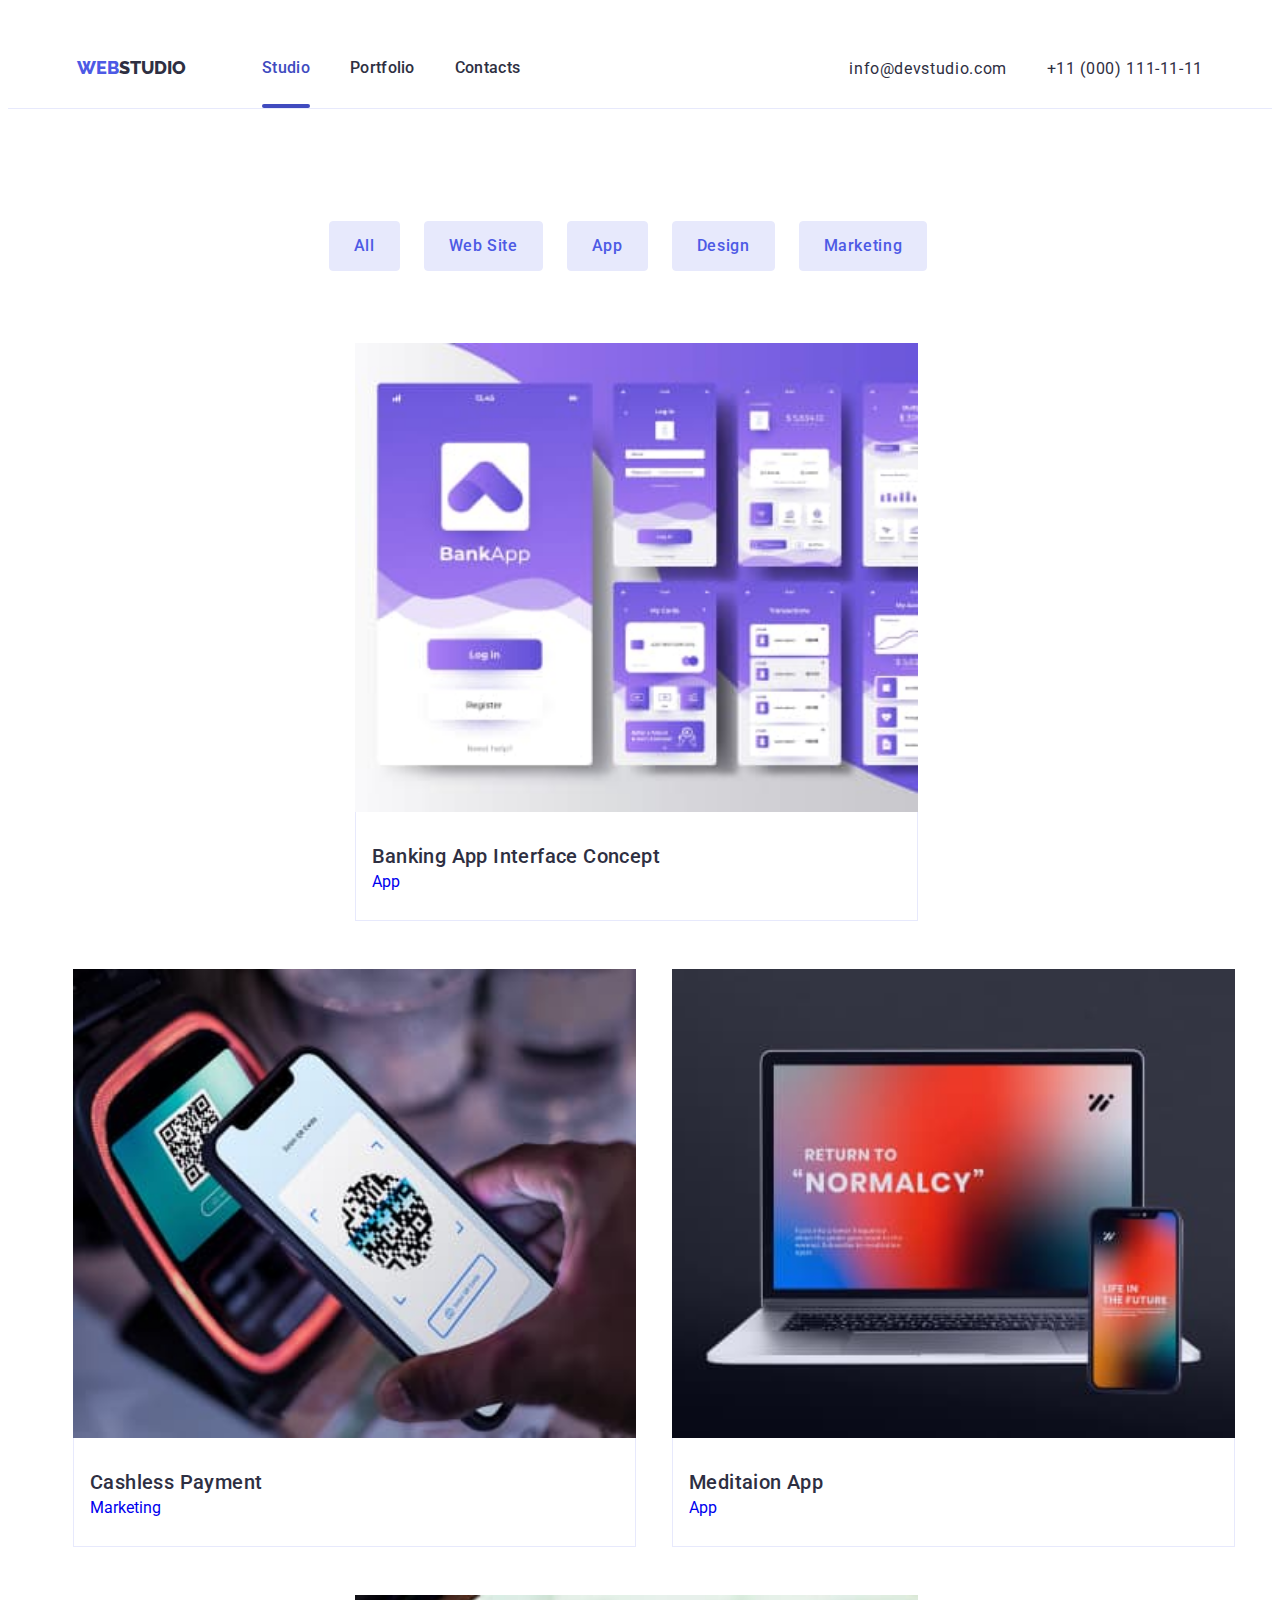
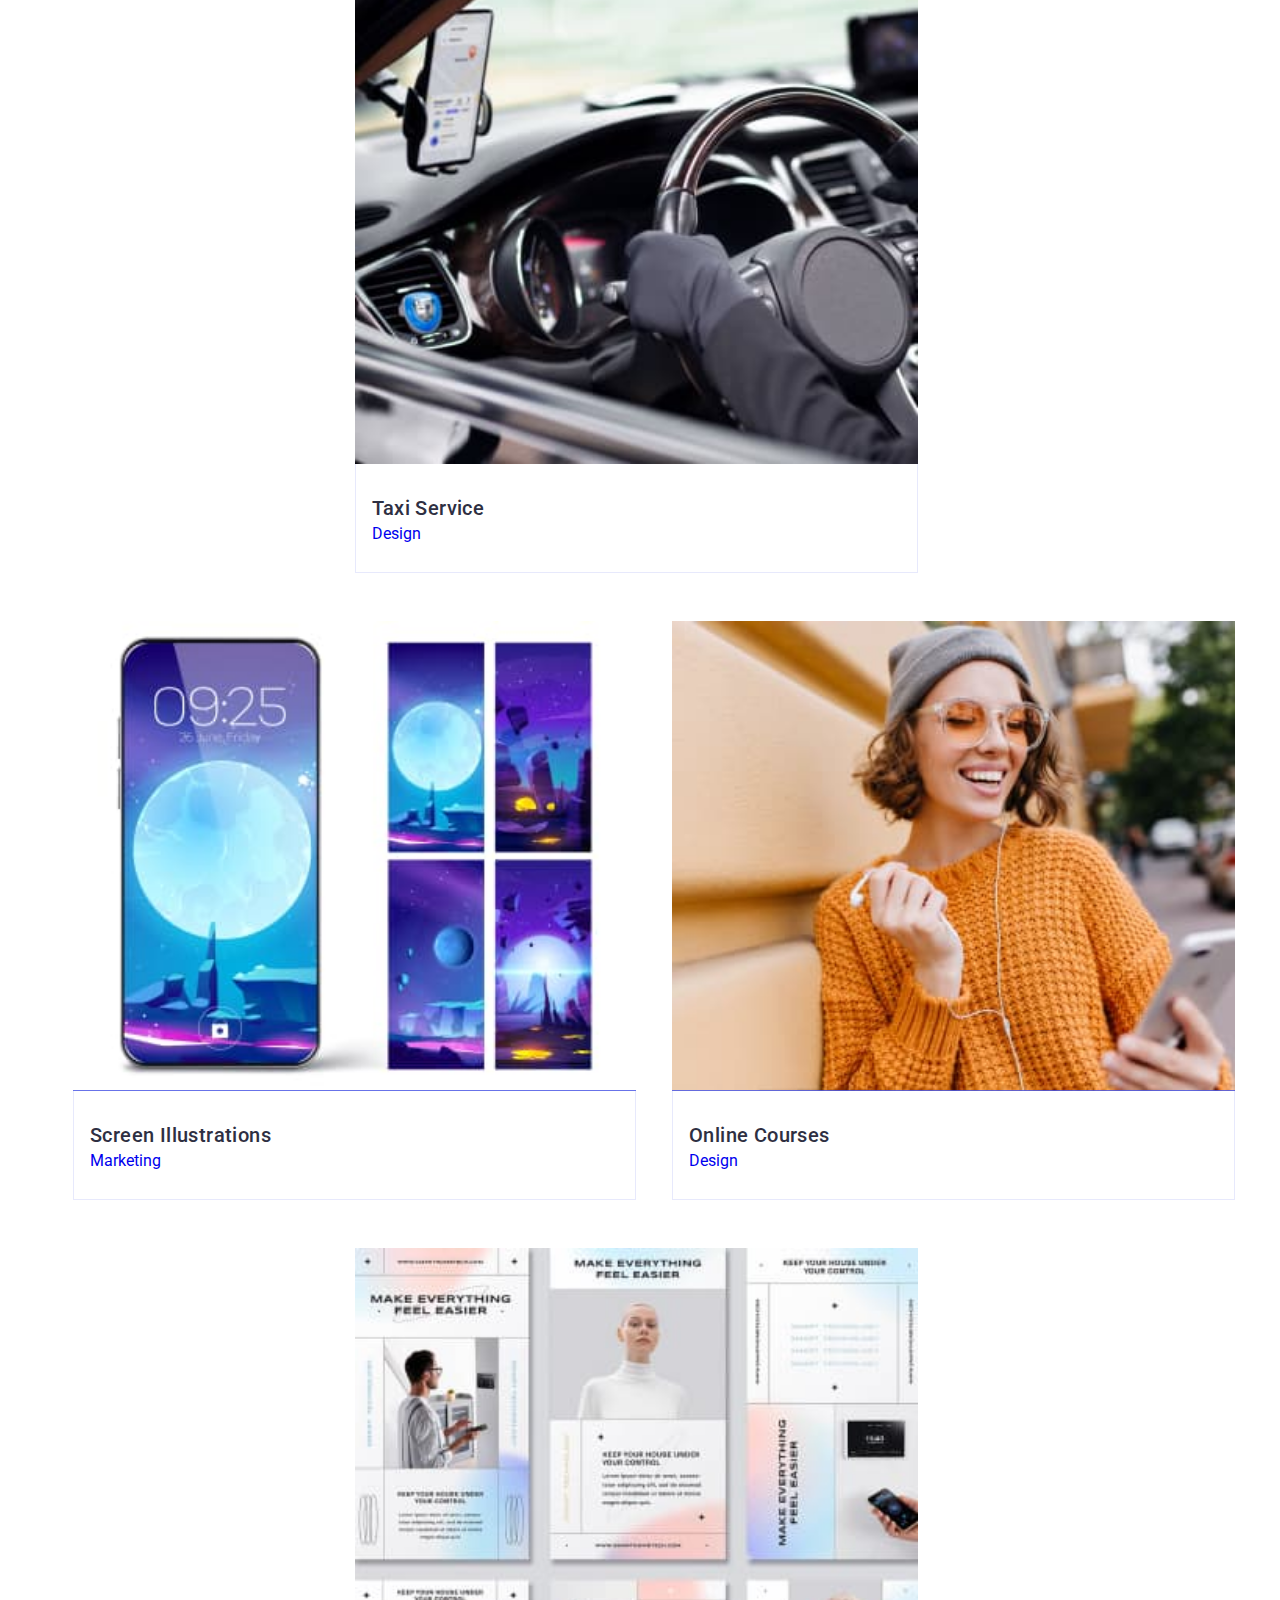
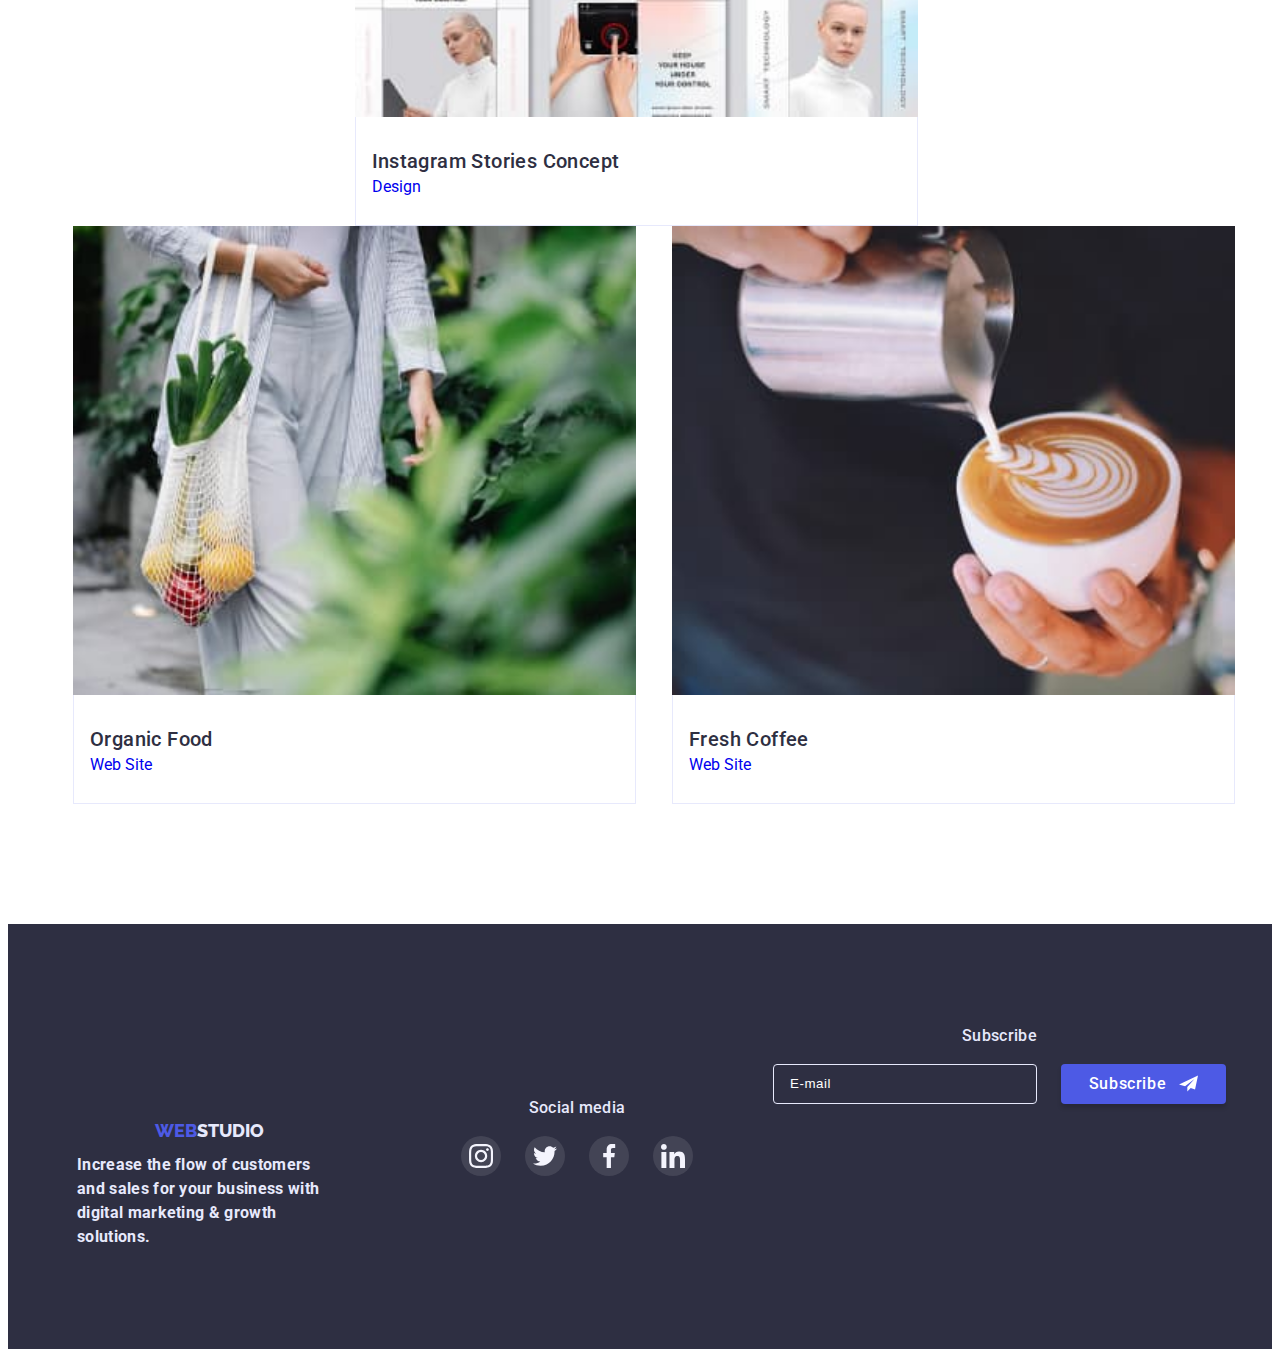
==== commit 096b5be0: "26/03" ====
--- a/portfolio.html
+++ b/portfolio.html
@@ -19,43 +19,128 @@
       referrerpolicy="no-referrer"
     />
     <link rel="stylesheet" href="./css/styles.css" />
+  <link rel="stylesheet" href="./css/styles_mob.css" />
+  <link rel="stylesheet" href="./css/styles_tab.css" />
+  <link rel="stylesheet" href="./css/styles_desk.css" />
   </head>
   <body>
-    <!-- <header class="page-header">
-      <div class="container had">
+    <header class="page-header">
+      <div class="container container-header">
         <nav class="navigation">
+          <!-- <div class="logo-burger"> -->
           <a class="header-logo" href="./index.html">
-            <span class="web">web</span>studio</a
-          >
-
-          <ul class="site-nav list">
+            <span class="web">web</span>studio</a>
+  
+          <button type="button" class="menu-button" data-menu-open>
+            <svg class="burger-menu" width="32" height="22">
+              <use href="./images/symbol-defs.svg#icon-menu"></use>
+            </svg>
+          </button>
+  
+  
+          <ul class="site-nav">
             <li class="item-nav">
-              <a class="link-nav line" href="index.html">Studio</a>
+              <a class="link-nav line current" href="index.html">Studio</a>
             </li>
             <li class="item-nav">
-              <a class="link-nav line current" href="portfolio.html"
-                >Portfolio</a
-              >
-            </li>
-            <li class="item-nav"><a class="link-nav" href="">Contacts</a></li>
+              <a class="link-nav line" href="portfolio.html">Portfolio</a>
+            </li>
+            <li class="item-nav">
+              <a class="link-nav" href="">Contacts</a>
+            </li>
           </ul>
         </nav>
+        <!-- <div class="address"> -->
         <address>
-          <ul class="adr-items list">
+  
+          <ul class="adr-items">
             <li class="adr">
-              <a class="link-nav" href="mailto:info@devstudio.com"
-                >info@devstudio.com</a
-              >
+              <a class="link-nav" href="mailto:info@devstudio.com">info@devstudio.com</a>
             </li>
             <li class="adr">
-              <a class="link-nav" href="tel:+110001111111"
-                >+11 (000) 111-11-11</a
-              >
+              <a class="link-nav" href="tel:+110001111111">+11 (000) 111-11-11</a>
             </li>
           </ul>
         </address>
       </div>
-    </header> -->
+  
+      <div class="mob-menu is-hidden" data-menu>
+  
+        <div class="container">
+  
+          <nav class="navigation">
+            <button type="button" class="menu-button-close" data-menu-close>
+              <svg class="close-menu" width="8" height="8">
+                <use href="./images/symbol-defs.svg#icon-close-black-mob"></use>
+              </svg>
+            </button>
+            <ul class="mob-site-nav">
+              <li class="mob-item-nav">
+                <a class="mob-link-nav link line current" href="index.html">Studio</a>
+              </li>
+              <li class="mob-item-nav">
+                <a class="mob-link-nav link line" href="portfolio.html">Portfolio</a>
+              </li>
+              <li class="mob-item-nav">
+                <a class="mob-link-nav link " href="">Contacts</a>
+              </li>
+            </ul>
+  
+  
+  
+          </nav>
+          <div>
+            <address>
+  
+              <ul class="mob-adr-items">
+                <li class="mob-adr-tel">
+                  <a class="mob-link-tel link " href="tel:+110001111111">+11 (000) 111-11-11</a>
+                </li>
+                <li class="mob-adr-mail">
+                  <a class="mob-link-mail link " href="mailto:info@devstudio.com">info@devstudio.com</a>
+                </li>
+  
+              </ul>
+            </address>
+  
+            <div class="mob-soc">
+              <ul class="mob-soc-list">
+                <li class="mob-soc-item">
+                  <a class="mob-soc-link link" href="">
+                    <svg class="mob-soc-icon" width="24" height="24">
+                      <use href="./images/symbol-defs.svg#icon-instagram"></use>
+                    </svg>
+                  </a>
+                </li>
+  
+                <li class="mob-soc-item">
+                  <a class="mob-soc-link link" href="">
+                    <svg class="mob-soc-icon" width="24" height="24">
+                      <use href="./images/symbol-defs.svg#icon-twitter"></use>
+                    </svg>
+                  </a>
+                </li>
+  
+                <li class="mob-soc-item">
+                  <a class="mob-soc-link link" href="">
+                    <svg class="mob-soc-icon" width="24" height="24">
+                      <use href="./images/symbol-defs.svg#icon-facebook"></use>
+                    </svg>
+                  </a>
+                </li>
+  
+                <li class="mob-soc-item">
+                  <a class="mob-soc-link link" href="">
+                    <svg class="mob-soc-icon" width="24" height="24">
+                      <use href="./images/symbol-defs.svg#icon-linkedin"></use>
+                    </svg>
+                  </a>
+                </li>
+              </ul>
+            </div>
+          </div>
+        </div>
+    </header>
     <main>
       <section class="section main">
         <div class="container">
@@ -293,45 +378,45 @@
     <footer>
       <section class="section footer">
         <div class="container footer-main">
-          <ul class="footer-block list">
-            <li>
+        
+          <ul class="footer-block">
+            <li class="footer-list">
               <a class="footer-logo" href="./index.html">
-                <span class="web footer-logo">web</span>studio</a
-              >
+                <span class="web">web</span>studio</a>
               <h2 class="footer-item">
                 Increase the flow of customers and sales for your business with
                 digital marketing & growth solutions.
               </h2>
             </li>
             <li class="social-block">
-              <p class="hed">Social media</p>
-              <ul class="footer-soc-list list">
+              <p class="subscribe-block-hed">Social media</p>
+              <ul class="footer-soc-list">
                 <li class="footer-soc-item">
-                  <a class="footer-soc-link link" href="">
+                  <a class="footer-soc-link" href="">
                     <svg class="footer-soc-icon" width="24" height="24">
                       <use href="./images/symbol-defs.svg#icon-instagram"></use>
                     </svg>
                   </a>
                 </li>
-
+  
                 <li class="footer-soc-item">
-                  <a class="footer-soc-link link" href="">
+                  <a class="footer-soc-link" href="">
                     <svg class="footer-soc-icon" width="24" height="24">
                       <use href="./images/symbol-defs.svg#icon-twitter"></use>
                     </svg>
                   </a>
                 </li>
-
+  
                 <li class="footer-soc-item">
-                  <a class="footer-soc-link link" href="">
+                  <a class="footer-soc-link" href="">
                     <svg class="footer-soc-icon" width="24" height="24">
                       <use href="./images/symbol-defs.svg#icon-facebook"></use>
                     </svg>
                   </a>
                 </li>
-
+  
                 <li class="footer-soc-item">
-                  <a class="footer-soc-link link" href="">
+                  <a class="footer-soc-link" href="">
                     <svg class="footer-soc-icon" width="24" height="24">
                       <use href="./images/symbol-defs.svg#icon-linkedin"></use>
                     </svg>
@@ -339,22 +424,17 @@
                 </li>
               </ul>
             </li>
-
-            <li>
-              <div class="subscribe-block">
-                <h2 class="hed">Subscribe</h2>
-                <form class="footer-main">
-                  <input
-                    class="footer-subscribe"
-                    type="email"
-                    name="user_email"
-                    placeholder="E-mail"
-                  />
-                  <div>
+  
+            <li class="subscribe-block">
+              
+                <h2 class="subscribe-block-hed">Subscribe</h2>
+                <form class="footer-form">
+                  <input class="footer-subscribe" type="email" name="user_email" placeholder="E-mail" />
+            <li class="button-subsc">
                     <button class="footer-button" type="submit">
                       <span class="subscribe-icon">Subscribe</span>
                     </button>
-                  </div>
+            </li>
                 </form>
               </div>
             </li>
--- a/css/styles_mob.css
+++ b/css/styles_mob.css
@@ -0,0 +1,103 @@
+/* ============480================ */
+
+@media screen and (min-width: 480px) {
+
+/*-----------Portfolio   Buttons-------- */
+  .main {
+    padding-top: 48px;
+  }
+  .mob-link-tel {
+    font-weight: 700;
+    font-size: 36px;
+    line-height: 1.11;
+    letter-spacing: 0.02em;
+    color: var(--btn-main-modal);}
+
+/* Ceкция "Наша команда" */
+.team {
+  background-color: var(--Light-mode-backgrounds);
+  /* padding: 0 82px 96px 82px; */
+}
+
+.title-team {
+  font-size: 36px;
+  line-height: 1.11;
+  text-align: center;
+  letter-spacing: 0.02em;
+  text-transform: capitalize;
+  color: var(--title-text-color);
+
+  }
+
+.item-card {
+  margin-bottom: 72px;
+ }
+
+ /* Width тимчасовій */
+.team-photo {
+    width: 100%; 
+}
+
+.box {
+  padding: 32px 0;
+  box-shadow: 0px 1px 6px rgba(46, 47, 66, 0.08),
+    0px 1px 1px rgba(46, 47, 66, 0.16), 0px 2px 1px rgba(46, 47, 66, 0.08);
+  border-radius: 0px 0px 4px 4px;
+  width: 100%;
+  height: auto;
+}
+
+.team-name {
+  font-weight: 500;
+  font-size: 20px;
+  line-height: 1.2;
+  text-align: center;
+  letter-spacing: 0.02em;
+  color: var(--title-text-color);
+  margin-bottom: 8px;
+}
+
+.team-item {
+  font-weight: 400;
+  font-size: 16px;
+  line-height: 1.5;
+  letter-spacing: 0.02em;
+  text-align: center;
+  color: var(--primary-text-color);
+}
+
+.team-soc-list {
+  display: flex;
+  justify-content: center;
+  margin-top: 8px;
+  gap: 24px;
+}
+
+.team-soc-item {
+  width: 40px;
+  height: 40px;
+}
+.team-soc-link {
+  width: 100%;
+  height: 100%;
+  border-radius: 50%;
+  background: var(--first-logo-color);
+  display: flex;
+  justify-content: center;
+  align-items: center;
+  transition: background-color 250ms cubic-bezier(0.4, 0, 0.2, 1);
+}
+.team-soc-icon {
+  fill: var(--Light-mode-backgrounds);
+ 
+}
+.team-soc-link:is(:hover, :focus) {
+  background-color: var(--button-h-f);
+  outline: none;
+}
+
+
+    
+}
+
+
--- a/css/styles_tab.css
+++ b/css/styles_tab.css
@@ -0,0 +1,256 @@
+@media screen and (min-width: 768px) {
+  
+  .container {
+    max-width: 768px;
+      }
+  .container-header {
+    padding-bottom: 0;
+    padding-top: 0;
+          }
+  .navigation {
+    padding-top: 24px;
+  }
+
+  .mob-menu {
+    display: none;
+  }
+
+  .menu-button {
+    display: none;
+  }
+
+  /* ----------Heder-------- */
+  .site-nav {
+    display: flex;
+    margin: auto;
+  }
+  .link-nav {
+    display: block;
+    text-decoration: none;
+    color: var(--title-text-color);
+    transition: color 250ms cubic-bezier(0.4, 0, 0.2, 1);
+  }
+
+  .link-nav:is(:hover, :focus) {
+    color: var(--button-h-f);
+    outline: none;
+  }
+
+  .line.current::after {
+    content: "";
+    left: 0;
+    bottom: 0;
+    display: block;
+    width: 100%;
+    height: 4px;
+    margin-top: 24px;
+    background-color: var(--button-h-f);
+    border-radius: 2px;
+  }
+
+  .current {
+    color: var(--button-h-f);
+  }
+
+  .item-nav {
+    font-weight: 500;
+    font-size: 16px;
+    line-height: 1.5;
+    letter-spacing: 0.02em;
+  }
+
+  .site-nav .item-nav:not(:last-child) {
+    margin-right: 40px;
+  }
+
+  /* ul адреса */
+  .adr-items {
+    display: flex;
+    flex-direction: column;
+    padding-top: 16px;
+  }
+
+  .adr {
+    font-size: 12px;
+    letter-spacing: 0.04em;
+    line-height: 1.17;
+    margin-bottom: 12px;
+  }
+
+  .adr-link:is(:hover, :focus) {
+    color: var(--focus-hover-color);
+  }
+  .adr-link {
+    transition: 250ms cubic-bezier(0.4, 0, 0.2, 1);
+  }
+
+  /* Portfolio */
+
+  .project > .project-cont {
+    flex-basis: calc(100% / 2 - 24px);
+    margin-right: 24px;
+ /* margin-left: 24px;
+        margin-top: 72px; */
+  }
+
+  .filter {
+    display: flex;
+    justify-content: center;
+  }
+
+  /* Team */
+
+ .team-hed-item {
+    column-gap: 24px;
+    display: flex;
+    flex-wrap: wrap;
+    justify-content: center; 
+    margin-bottom: -72px; 
+     }
+  .item-card {
+    width: calc((100% - 24px) / 2);
+  }
+  /* .team-hed-item .item-card:last-child {
+    margin-right: 0;
+
+   } */
+
+    /* margin-bottom: 64px;
+    flex-basis: 264px; */
+
+
+  /* =============  Hero ============= */
+  .hero {
+    height: 438px;
+    margin: 0 auto;
+    background-image: linear-gradient(
+        to right,
+        var(--gradient),
+        var(--gradient)
+      ),
+      url(../images/hero-bg-tab1x.jpg);
+  }
+  @media (min-device-pixel-ratio: 2),
+    (min-resolution: 192dpi),
+    (min-resolution: 2dppx) {
+    .hero {
+      background-image: linear-gradient(
+          to right,
+          var(--gradient),
+          var(--gradient)
+        ),
+        url("../images/hero-bg-tab2x.jpg");
+    }
+    .hero-button-item:is(:hover, :focus) {
+      background-color: var(--button-h-f);
+      color: var(--hero-text-color);
+      outline: none;
+    }
+    .hero-header {
+      font-size: 56px;
+      line-height: 1.07;
+    }
+    .hero-button-item {
+      margin: 36px auto 0;
+    }
+  
+
+  /* SECTION "What are we doing" */
+
+  .what-section {
+    
+  }
+
+  /*  ----Our advantages----- /*блок Наши цілі*/
+
+  .content-list.content-block {
+    flex-basis: 50%;
+  }
+  .content-list {
+    /* display: flex;
+      margin-left: -24px;
+      margin-top: -72px; */
+    column-gap: 24px;
+    display: flex;
+  flex-wrap: wrap;
+  justify-content: center;
+  }
+
+  .content-block {
+    /* margin-left: 24px;
+      margin-top: 72px; */
+    width: calc((100% - 24px) / 2);
+  }
+  .content-pic {
+    justify-content: center;
+  }
+  .content-title {
+    justify-content: start;
+  }
+  .content-item {
+   margin-right: 0;
+  }
+  .container-customer {
+width: 552px;
+  margin-bottom: 0;
+ 
+  }
+  .customer-item {
+    margin: 0 12px 72px;
+       }
+.customer-item:nth-of-type(3n+1) {
+    margin-left: 0;
+}    
+  
+.customer-item:nth-of-type(3n) {
+    margin-right: 0;
+}
+.customer-item:nth-last-of-type(-n+3) {
+margin-bottom: 0;
+}
+ .customer {
+    margin-bottom: 0;
+ }
+
+
+ /* ==========FOOTER============= */
+
+ .footer-main {
+    display: flex;
+    flex-wrap: wrap;
+    padding-left: 108px;
+    padding-right: auto;
+    margin: 0;
+ }
+
+ .footer-list{
+  display: block;
+ }
+ .social-block{
+    display: block;
+  margin: 0  0 0 24px;  
+ }
+ .subscribe-block {
+  display: block
+  
+    
+  }
+.subscribe-block-hed{
+    text-align: start;
+}
+.footer-block {
+    display: flex;
+    flex-wrap: wrap;
+}
+ .footer-form {
+    display: flex;
+ }
+ .footer-button {
+ 
+    margin-left: 24px;
+ }
+
+
+
+    }
+}
--- a/css/styles_desk.css
+++ b/css/styles_desk.css
@@ -0,0 +1,939 @@
+/* ==========1200=========== */
+
+@media screen and (min-width: 1200px) {
+  .section {
+    padding-top: 120px;
+    padding-bottom: 120px;
+  }
+  .hero {
+    padding-top: 188px;
+    padding-bottom: 188px;
+  }
+  .container {
+    min-width: 1158px;
+  }
+
+  /*  =====  Hero =====  */
+
+  .hero {
+    max-width: 1440px;
+    height: 600px;
+    margin: 0 auto;
+    background-image: linear-gradient(
+        to right,
+        var(--gradient),
+        var(--gradient)
+      ),
+      url(../images/people-office.jpg);
+  }
+
+  @media (min-device-pixel-ratio: 2),
+    (min-resolution: 192dpi),
+    (min-resolution: 2dppx) {
+    .hero {
+      background-image: linear-gradient(
+          to right,
+          var(--gradient),
+          var(--gradient)
+        ),
+        url("../images/hero-bg-dt2x.jpg");
+    }
+  }
+
+  .hero-button-item {
+    margin: 48px auto 0;
+  }
+  .container-header {
+   
+    align-items: baseline;
+    justify-content: space-between;
+    padding-top: 24px;
+  }
+
+  .page-header {
+    /* position: fixed; */
+    width: 100%;
+    min-height: 76px;
+    top: 0;
+    left: 0;
+    border-bottom: 1px solid var(--border-button);
+    background-color: var(--hero-text-color);
+  }
+  /* логотип in stile.css*/
+
+  /* меню навігації */
+  .navigation {
+    display: flex;
+    width: 50%;
+    padding-right: 0;
+    justify-content: start;
+  }
+
+  .site-nav {
+    display: flex;
+    justify-content: center;
+    align-items: start;
+    margin-left: 76px;
+    margin-right: 0;
+  }
+  .link-nav {
+    display: block;
+    text-decoration: none;
+    color: var(--title-text-color);
+    transition: color 250ms cubic-bezier(0.4, 0, 0.2, 1);
+  }
+
+  .link-nav:is(:hover, :focus) {
+    color: var(--button-h-f);
+    outline: none;
+  }
+
+  .line.current::after {
+    content: "";
+    left: 0;
+    bottom: 0;
+    display: block;
+    width: 100%;
+    height: 4px;
+    margin-top: 24px;
+    background-color: var(--button-h-f);
+    border-radius: 2px;
+  }
+
+  .current {
+    color: var(--button-h-f);
+  }
+
+  .item-nav {
+    font-weight: 500;
+    font-size: 16px;
+    line-height: 1.5;
+    letter-spacing: 0.02em;
+  }
+
+  .site-nav .item-nav:not(:last-child) {
+    margin-right: 40px;
+  }
+
+  /* ul адреса */
+  .adr-items {
+    display: flex;
+    flex-direction: row;
+    gap: 40px;
+    align-items: center;
+    justify-content: center;
+    margin: 0;
+    padding: 0;
+  }
+
+  .adr {
+    font-size: 16px;
+    line-height: 1.5;
+    letter-spacing: 0.04em;
+    margin-bottom: 0;
+  }
+
+  .adr-link:is(:hover, :focus) {
+    color: var(--focus-hover-color);
+  }
+  .adr-link {
+    transition: 250ms cubic-bezier(0.4, 0, 0.2, 1);
+  }
+
+    /* SECTION "What are we doing" */
+
+    .what-section {
+     display: flex;
+    }
+      /* .content-img-list {
+    display: flex;
+    justify-content: space-between;
+  } */
+  .what-img-list {
+    display: flex;
+    gap: 24px;
+  }
+   /*блок Наши цілі*/
+
+   .content {
+    padding-bottom: 0;
+  }
+
+  .content-list {
+    flex-wrap: nowrap;
+    }
+
+  .content-title {
+    font-weight: 500;
+    font-size: 20px;
+    line-height: 1.2;
+    letter-spacing: 0.02em;
+    color: var(--title-text-color);
+    margin-top: 8px;
+  }
+
+  .content-item {
+    font-size: 16px;
+    line-height: 1.5;
+    color: var(--primary-text-color);
+    margin-top: 8px;
+  }
+
+  .what-title {
+    font-size: 36px;
+    line-height: 1.11;
+    text-align: center;
+    letter-spacing: 0.02em;
+    text-transform: capitalize;
+    color: var(--title-text-color);
+    margin-bottom: 72px;
+  }
+  .content-pic {
+    display: flex;
+    justify-content: center;
+    align-items: center;
+    height: 112px;
+    width: 264px;
+    border-radius: 4px;
+    background-color: var(--Light-mode-backgrounds);
+}
+
+
+  /* .project > .project-cont { */
+    /* margin-left: 24px;
+      margin-top: 72px;
+    margin-right: 24px;
+    flex-basis: calc(100% / 3 - 24px);
+  }
+  .filter {
+    display: flex;
+    justify-content: center;
+  }
+
+  /* Team */
+
+    .team {
+    background-color: var(--Light-mode-backgrounds);
+  }
+  
+  /* .team-hed-item {
+   flex-wrap: nowrap;
+    } */
+    .team-hed-item {
+        margin-bottom: 0;
+        justify-content: space-between;
+        flex-wrap: nowrap;
+    }
+  
+  .title-team {
+    font-size: 36px;
+    line-height: 1.11;
+    text-align: center;
+    letter-spacing: 0.02em;
+    text-transform: capitalize;
+    color: var(--title-text-color);
+    margin-bottom: 0;
+  }
+  
+  .item-card {
+    background-color: var(--hero-text-color);
+    box-shadow: 0px 1px 6px rgba(46, 47, 66, 0.08),
+      0px 1px 1px rgba(46, 47, 66, 0.16), 0px 2px 1px rgba(46, 47, 66, 0.08);
+    border-radius: 0px 0px 4px 4px;
+    flex-basis: 264px;
+    margin-top: 72px;
+    margin-bottom: 0;
+  }
+  
+  .box {
+    padding: 32px 0;
+    box-shadow: 0px 1px 6px rgba(46, 47, 66, 0.08),
+      0px 1px 1px rgba(46, 47, 66, 0.16), 0px 2px 1px rgba(46, 47, 66, 0.08);
+    border-radius: 0px 0px 4px 4px;
+  }
+  
+  .team-name {
+    font-weight: 500;
+    font-size: 20px;
+    line-height: 1.2;
+    text-align: center;
+    letter-spacing: 0.02em;
+    color: var(--title-text-color);
+    margin-bottom: 8px;
+  }
+  
+  .team-item {
+    font-weight: 400;
+    font-size: 16px;
+    line-height: 1.5;
+    letter-spacing: 0.02em;
+    text-align: center;
+    color: var(--primary-text-color);
+  }
+  .team-soc-list {
+    display: flex;
+    justify-content: center;
+    margin-top: 8px;
+    gap: 24px;
+  }
+
+  .team-soc-item {
+    width: 40px;
+    height: 40px;
+  }
+  .team-soc-link {
+    width: 100%;
+    height: 100%;
+    border-radius: 50%;
+    background: var(--first-logo-color);
+    display: flex;
+    justify-content: center;
+    align-items: center;
+    transition: background-color 250ms cubic-bezier(0.4, 0, 0.2, 1);
+  }
+  .team-soc-icon {
+    fill: var(--Light-mode-backgrounds);
+  }
+  .team-soc-link:is(:hover, :focus) {
+    background-color: var(--button-h-f);
+    outline: none;
+  }
+  /* our advantages
+     .content-list {
+      display: flex;
+      flex-wrap: nowrap;
+     }
+  
+       .content-pic {
+      display: flex;
+      justify-content: center;
+      align-items: center;
+      height: 112px;
+      width: 264px;
+      border-radius: 4px;
+      background-color: var(--Light-mode-backgrounds);
+    }
+    .icon-antenna::before {
+      content: "";
+      background-image: url(../images/antenna\ 1.svg);
+    }
+    .icon-clock::before {
+      content: "";
+      background-image: url(../images/clock\ 1.svg);
+    }
+    .icon-diagram::before {
+      content: "";
+      background-image: url(../images/diagram\ 1.svg);
+    }
+    .icon-astronaut::before {
+      content: "";
+      background-image: url(../images/astronaut\ 1.svg);
+    }
+  
+    
+  
+  
+  
+  /* Шапка сторінок*/
+
+  
+
+  /* 
+  .link:is(:hover, :focus) {
+    color: var(--button-h-f);
+  }
+  .link {
+    display: block;
+    text-decoration: none;
+    color: var(--primary-text-color);
+  }*/
+
+  
+  /* STUDIO PAGE */
+
+  .hero-header {
+    font-size: 56px;
+    line-height: 1.07;
+    letter-spacing: 0.02em;
+    color: var(--hero-text-color);
+    display: flex;
+    justify-content: center;
+    text-align: center;
+  }
+
+  .hero-button-item:is(:hover, :focus) {
+    background-color: var(--button-h-f);
+    color: var(--hero-text-color);
+    outline: none;
+  }
+
+  /* меню "Фильтр" сторінка "Портфоліо" */
+
+  .filter {
+    display: flex;
+    justify-content: center;
+  }
+
+  .item-btn:is(:hover, :focus) {
+    box-shadow: 0px 4px 4px rgba(0, 0, 0, 0.15);
+    border-radius: 4px;
+    outline: none;
+  }
+  .item-btn {
+    transition: shadow 250ms cubic-bezier(0.4, 0, 0.2, 1);
+  }
+  .main {
+    padding-top: 96px;
+  }
+  .filter .item-btn:not(:last-child) {
+    margin-right: 24px;
+  }
+
+  /* кнопка сторинки Портфоліо */
+  .button-item {
+    font-family: inherit;
+    cursor: pointer;
+    font-style: normal;
+    font-weight: 500;
+    font-size: 16px;
+    line-height: 1.5;
+    color: var(--button-text-portfolio);
+    align-items: center;
+    text-align: center;
+    letter-spacing: 0.04em;
+    background: var(--button-primary);
+    border: 1px solid var(--border-button);
+    border-radius: 4px;
+    width: auto;
+    box-sizing: border-box;
+    padding: 12px 24px;
+    transition: 250ms cubic-bezier(0.4, 0, 0.2, 1);
+  }
+
+  .button-item:is(:hover, :focus) {
+    background-color: var(--button-h-f);
+    color: var(--hero-text-color);
+  }
+
+  /*секція Портфоліо*/
+
+  .project {
+    display: flex;
+    justify-content: center;
+    flex-wrap: wrap;
+    margin-top: 72px;
+  }
+
+  /* CARD */
+  .project-cont {
+    flex-basis: calc((100% - 76px) / 3);
+  }
+
+  .project-cont {
+    margin: 0 12px 48px;
+    text-decoration: none;
+  }
+
+  .project-cont:nth-of-type(3n + 1) {
+    margin-left: 0;
+  }
+
+  .project-cont:nth-of-type(3n) {
+    margin-right: 0;
+  }
+
+  .project-cont:nth-last-of-type(-n + 3) {
+    margin-bottom: 0;
+  }
+
+  /* TEXT IN CARD */
+
+  .project-hed {
+    font-style: normal;
+    font-weight: 500;
+    font-size: 20px;
+    line-height: 1.2;
+    letter-spacing: 0.02em;
+    color: var(--title-text-color);
+    text-transform: capitalize;
+    margin-bottom: 8px;
+  }
+
+  .project-item {
+    font-size: 16px;
+    line-height: 0.75;
+    text-transform: capitalize;
+    color: var(--primary-text-color);
+  }
+
+  .after-img {
+    padding: 32px 0 32px 16px;
+    border: 1px solid var(--border-button);
+    border-top: none;
+  }
+
+  /* .project-link:is(:hover, :focus) {
+    box-shadow: 0px 1px 6px rgba(46, 47, 66, 0.08),
+      0px 1px 1px rgba(46, 47, 66, 0.16), 0px 2px 1px rgba(46, 47, 66, 0.08);
+  }
+  .project-link {
+    display: block;
+    text-decoration: none;
+    transition: 250ms
+    cubic-bezier(0.4, 0, 0.2, 1);
+  } */
+
+  /* FOOTER */
+  .footer {
+    background: var(--hero-backround);
+    padding: 100px 0;
+  }
+
+  .footer-item {
+    font-size: 16px;
+    line-height: 1.5;
+    letter-spacing: 0.02em;
+    color: var(--footer-text-color);
+    width: 264px;
+    margin-top: 16px;
+  }
+
+  .footer-logo {
+    font-family: "Raleway";
+    font-style: normal;
+    color: var(--footer-text-color);
+    text-transform: uppercase;
+    font-weight: 800;
+    font-size: 18px;
+    line-height: 0.75;
+    text-decoration: none;
+    margin-top: 100px;
+  }
+   
+   /*============== CuSTOMER=============== */
+  .customer {
+    width: 100%;
+    justify-content: space-between;
+    margin-top: 72px;
+    margin-bottom: 0;
+  }
+
+  .customer-item {
+
+    margin: 0;
+  }
+  .container-customer {
+    width: 100%;
+      margin-bottom: 0;
+     
+      }
+   
+       /* ==========FOOTER============= */
+
+ .footer-main {
+    padding-left: 16px;
+    padding-right: 16px0;
+    display: flex;
+    margin: 0 auto;
+  }
+    
+  .footer-block {
+    display: flex;
+    flex-wrap: nowrap;
+    width: 100%;
+   
+  }
+  .footer-form {
+    display: flex;
+  }
+ 
+  .footer-soc-list {
+    display: flex;
+    justify-content: center;
+    align-items: center;
+    margin-top: 16px;
+    gap: 24px;
+  }
+
+  .footer-soc-item {
+    width: 40px;
+    height: 40px;
+  }
+  .social-block {
+    margin-left: 120px;
+  }
+  .subscribe-block {
+    margin-left: 80px;
+    display: flex;
+    flex-direction: column;
+    margin-top: 0;
+  }
+
+  .footer-soc-link {
+    width: 100%;
+    height: 100%;
+    border-radius: 50%;
+    background: var(--footer-dg-icon);
+    display: flex;
+    justify-content: center;
+    align-items: center;
+    transition: background-color 250ms cubic-bezier(0.4, 0, 0.2, 1);
+  }
+
+  .footer-soc-icon {
+    fill: var(--hero-text-color);
+  }
+
+  .footer-soc-link:is(:hover, :focus) {
+    background-color: var(--footer-icon-h-f);
+  }
+  .footer-subscribe {
+    width: 264px;
+    height: 40px;
+    font-weight: 400;
+    font-style: 12px;
+    line-height: 2;
+    letter-spacing: 0.04em;
+    color: var(--hero-text-color);
+    background-color: var(--hero-backround);
+    padding: 0 16px 0 16px;
+    border: 1px solid var(--border-button);
+    border-radius: 4px;
+    margin-top: 16px;
+    transition: background-color 250ms cubic-bezier(0.4, 0, 0.2, 1);
+  }
+
+  .footer-subscribe:focus {
+    border-color: var(--overlay-bgc);
+  }
+
+  .footer-subscribe::placeholder {
+    font-weight: 400;
+    font-style: 12px;
+    line-height: 2;
+    letter-spacing: 0.04em;
+    color: var(--hero-text-color);
+    padding: 8px 0 8px;
+  }
+ 
+
+  .footer-button {
+    width: 165px;
+    height: 40px;
+    margin-left: 24px;
+    font-family: inherit;
+    cursor: pointer;
+    font-weight: 500;
+    font-size: 16px;
+    line-height: 1.5;
+    letter-spacing: 0.04em;
+    background-color: var(--btn-main-modal);
+    box-shadow: 0px 4px 4px rgba(0, 0, 0, 0.15);
+    border-radius: 4px;
+    color: var(--hero-text-color);
+    display: flex;
+    justify-content: center;
+    gap: 16px;
+    margin-top: 16px;
+    padding: 8px 24px 8px 24px;
+    border: transparent;
+    transition: background-color 250ms cubic-bezier(0.4, 0, 0.2, 1);
+  }
+
+  .footer-button .subscribe-icon::after {
+    content: "";
+    width: 24px;
+    height: 20px;
+    padding: 0 24px 0 8px;
+    background-repeat: no-repeat;
+    background-size: contain;
+    background-position-x: right;
+    fill: currentColor;
+    background-image: url(/images/telegram.svg);
+  }
+
+  .footer-button:is(:hover, :focus) {
+    background-color: var(--button-h-f);
+    color: var(--hero-text-color);
+    outline: none;
+  }
+
+  .content-pic {
+    display: flex;
+    justify-content: center;
+    align-items: center;
+    height: 112px;
+    width: 264px;
+    border-radius: 4px;
+    background-color: var(--Light-mode-backgrounds);
+  }
+  .icon-antenna::before {
+    content: "";
+    background-image: url(../images/antenna\ 1.svg);
+  }
+  .icon-clock::before {
+    content: "";
+    background-image: url(../images/clock\ 1.svg);
+  }
+  .icon-diagram::before {
+    content: "";
+    background-image: url(../images/diagram\ 1.svg);
+  }
+  .icon-astronaut::before {
+    content: "";
+    background-image: url(../images/astronaut\ 1.svg);
+  }
+
+  /*.icon {
+    display: inline-block;
+    width: 1em;
+    height: 1em;
+    stroke-width: 0;
+    stroke: currentColor;
+    fill: currentColor;
+  */
+
+  /* .project-img {
+    position: relative;
+  }
+   .overlay::before {
+    content: "";
+    position: absolute;
+    width: 100%;
+    height: 100%;
+    background-color: red;
+    opacity: 0;
+   }
+   .overlay:hover::before{
+    opacity: 1;
+   } */
+
+  /* .project-cont {
+    position: relative;
+   } */
+  .project-cover-text {
+    position: absolute;
+    top: 0;
+    padding: 40px 32px 0 32px;
+    height: 100%;
+    /* font-family: "Roboto";
+    font-weight: 400; */
+    font-size: 16px;
+    line-height: 1.5;
+    letter-spacing: 0.02em;
+    color: var(--cover-text);
+    background-color: var(--overlay-bgc);
+    transform: translateY(100%);
+    transition: transform 250ms cubic-bezier(0.4, 0, 0.2, 1);
+    overflow: auto;
+  }
+
+  .project-link:hover .project-cover-text {
+    transform: translateY(0);
+  }
+  .project-link:focus .project-cover-text {
+    transform: translateY(0);
+  }
+
+  .project-link:is(:hover, :focus) {
+    box-shadow: 0px 1px 6px rgba(46, 47, 66, 0.08),
+      0px 1px 1px rgba(46, 47, 66, 0.16), 0px 2px 1px rgba(46, 47, 66, 0.08);
+  }
+
+  .project-link {
+    display: block;
+    text-decoration: none;
+    transition: shadow 250ms cubic-bezier(0.4, 0, 0.2, 1);
+  }
+
+  .project-cover-wrap {
+    position: relative;
+    overflow: hidden;
+  }
+
+  .backdrop {
+    position: fixed;
+    top: 0;
+    width: 100%;
+    height: 100vh;
+    background-color: var(--backdrop);
+    transition: opacity 250ms cubic-bezier(0.4, 0, 0.2, 1) visibility 250ms
+      cubic-bezier(0.4, 0, 0.2, 1);
+  }
+
+  .backdrop.is-hidden .modal {
+    transform: translate(-50%, -50%) scale(0) rotate(720deg);
+  }
+  .modal {
+    position: absolute;
+    top: 50%;
+    left: 50%;
+    transform: translate(-50%, -50%) scale(1) rotate(0deg);
+    width: 408px;
+    min-height: 576px;
+    background: var(--modal-bgc);
+    border-radius: 4px;
+    padding: 32px;
+    transition: transform 250ms cubic-bezier(0.4, 0, 0.2, 1);
+  }
+
+  .modal-close {
+    width: 24px;
+    height: 24px;
+    border-radius: 50%;
+    background-color: var(--modal-bgc);
+    border: 1px solid var(--close-border);
+    display: flex;
+    align-items: center;
+    justify-content: center;
+    margin-left: auto;
+    margin-bottom: 24px;
+    padding: 0;
+    cursor: pointer;
+    transition: transform 250ms cubic-bezier(0.4, 0, 0.2, 1);
+  }
+  .modal-close:is(:hover, :focus) {
+    fill: var(--hero-text-color);
+    background-color: var(--button-h-f);
+  }
+
+  .is-hidden {
+    visibility: hidden;
+    opacity: 0;
+    pointer-events: none;
+  }
+  /* .no-scroll {
+      overflow: hidden;
+  } */
+  .modal-form {
+  }
+  .modal-form-title {
+    font-weight: 500;
+    font-size: 16px;
+    line-height: 1.5;
+    letter-spacing: 0.02em;
+    margin-bottom: 16px;
+    color: var(--title-text-color);
+  }
+  .modal-input {
+    width: 100%;
+    height: 40px;
+    border: 1px solid var(--modal-input-border);
+    border-radius: 4px;
+    background-color: var(--modal-bgc);
+    font-size: 12px;
+    padding: 0 0 0 38px;
+    transition: transform 250ms cubic-bezier(0.4, 0, 0.2, 1);
+  }
+  .modal-input:focus {
+    border-color: var(--overlay-bgc);
+  }
+
+  .modal-input:focus + .modal-input-img {
+    fill: var(--overlay-bgc);
+  }
+  .coment-area {
+    height: 120px;
+    padding: 8px 8px 8px 16px;
+    resize: none;
+  }
+  .coment-area::placeholder {
+    top: 0;
+    left: 0;
+    color: var(--coment-area);
+    font-size: 12px;
+    line-height: 1.17;
+    letter-spacing: 0.04em;
+    /* padding: 8px 8px 8px 0px; */
+  }
+
+  .input-text {
+    font-size: 12px;
+    line-height: 1.33;
+    letter-spacing: 0.04em;
+    color: var(--modal-text);
+  }
+  .input-text-second {
+    font-size: 12px;
+    line-height: 1.17;
+    letter-spacing: 0.01em;
+    color: var(--modal-text);
+  }
+
+  .modal-input-img {
+    position: absolute;
+    left: 16px;
+    top: 50%;
+    transform: translateY(-50%);
+    transition: transform 250ms cubic-bezier(0.4, 0, 0.2, 1);
+  }
+
+  .input-wrap {
+    position: relative;
+  }
+  .modal-field {
+    margin-bottom: 8px;
+  }
+
+  .privacy-policy {
+    color: var(--btn-main-modal);
+    margin-left: 3px;
+  }
+  .modal-checkbox {
+    margin-top: 16px;
+  }
+  .modal-text-accept {
+    /* letter-spacing: 0.04; */
+    display: flex;
+    align-items: center;
+    transition: background-color 250ms cubic-bezier(0.4, 0, 0.2, 1);
+  }
+  .modal-text-accept::before {
+    content: "";
+    width: 16px;
+    height: 16px;
+    border: 1px solid var(--title-text-color);
+    border-radius: 2px;
+    margin-right: 8px;
+  }
+
+  .input-chek:checked + .modal-text-accept::before {
+    content: "";
+    border: none;
+    background-color: var(--button-h-f);
+    background-image: url(../images/Check.svg);
+    background-repeat: no-repeat;
+    background-position: center;
+  }
+  .input-chek:focus + .modal-text-accept::before {
+    border-color: var(--button-h-f);
+  }
+
+  .modal-form-button {
+    display: block;
+    width: 169px;
+    margin: 24px auto 0;
+    padding: 16px 32px;
+
+    font-family: inherit;
+    font-weight: 500;
+    font-size: 16px;
+    line-height: 1.5;
+    letter-spacing: 0.04em;
+    color: var(--hero-text-color);
+
+    border-radius: 4px;
+    background-color: var(--btn-main-modal);
+    box-shadow: 0px 4px 4px rgba(0, 0, 0, 0.15);
+    border: transparent;
+    cursor: pointer;
+    transition: background-color 250ms cubic-bezier(0.4, 0, 0.2, 1);
+  }
+
+  .modal-form-button:is(:hover, :focus) {
+    background-color: var(--button-h-f);
+    color: var(--hero-text-color);
+    outline: none;
+  }
+}
+
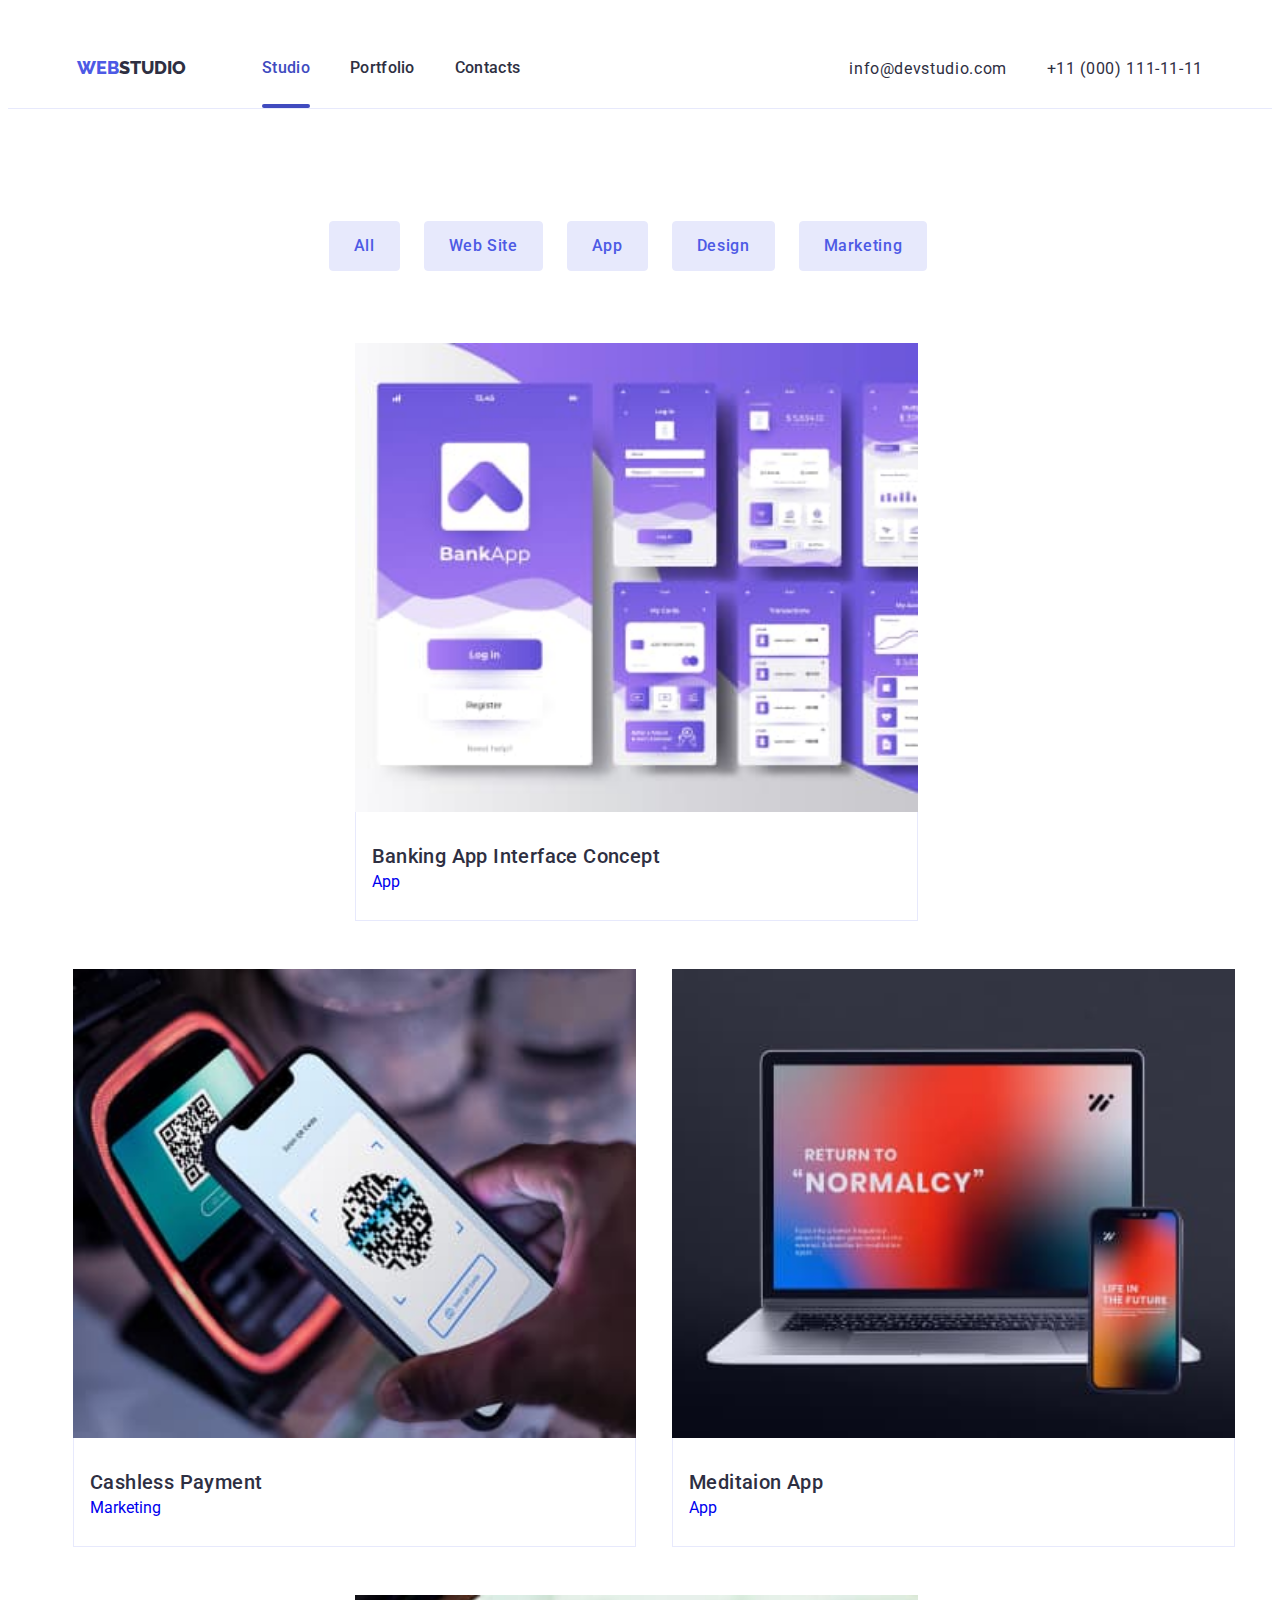
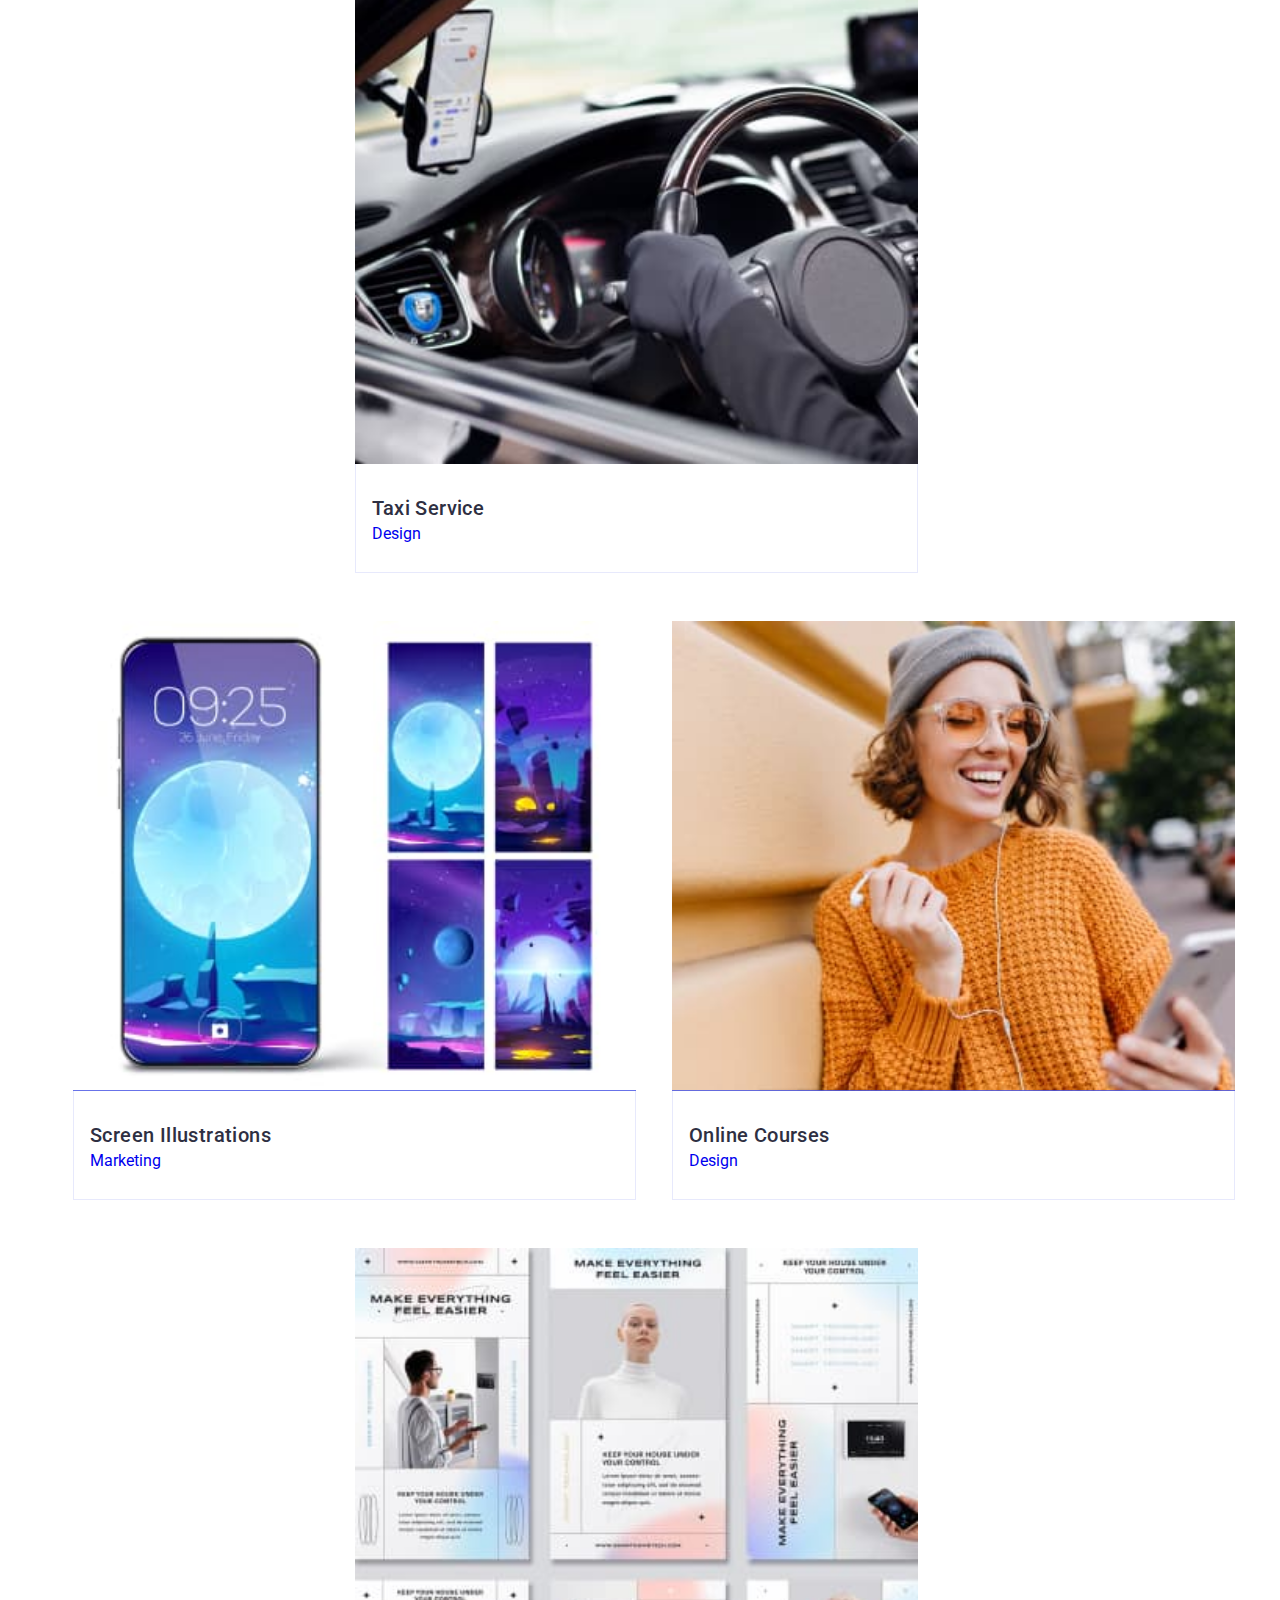
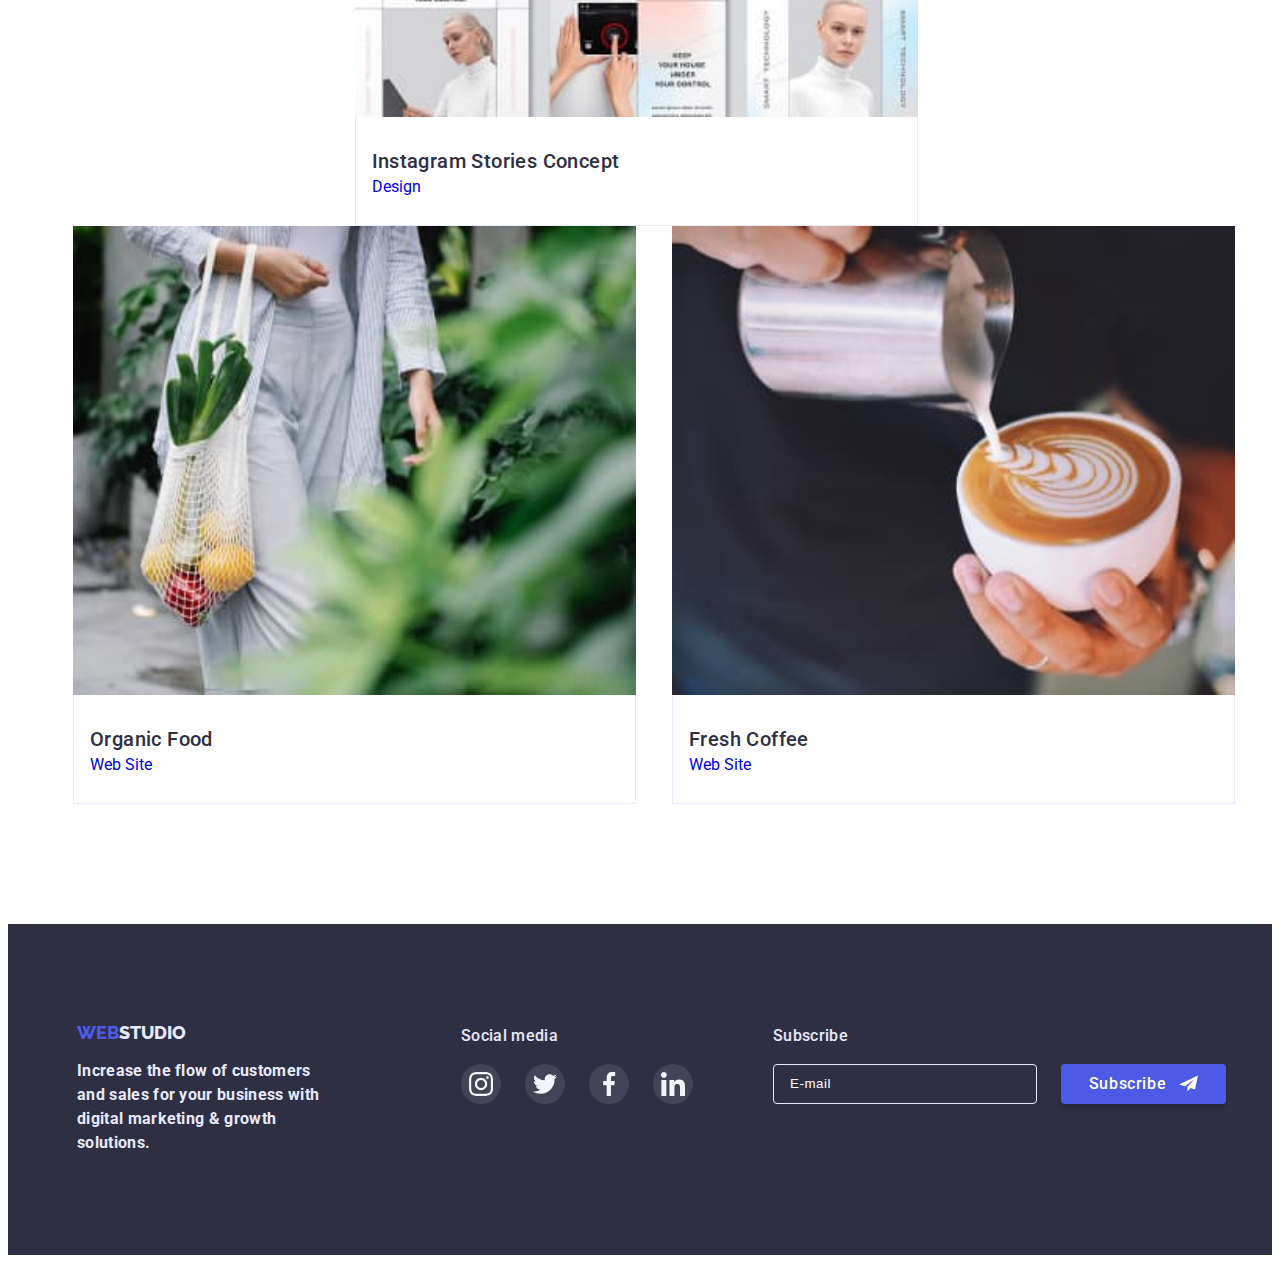
==== commit 11d323b5: "27/03" ====
--- a/portfolio.html
+++ b/portfolio.html
@@ -26,7 +26,7 @@
   <body>
     <header class="page-header">
       <div class="container container-header">
-        <nav class="navigation">
+        <nav class="navigation ">
           <!-- <div class="logo-burger"> -->
           <a class="header-logo" href="./index.html">
             <span class="web">web</span>studio</a>
--- a/css/styles.css
+++ b/css/styles.css
@@ -213,7 +213,7 @@
   padding-right: 24px;
   overflow-y: auto;
 }
-.mob-menu > .container {
+.container-mob-menu {
   height: 100%;
   margin: 0;
   padding: 0;
@@ -266,8 +266,8 @@
   align-items: center;
   justify-content: center;
   margin-left: auto;
-  margin-bottom: 24px;
-  padding: 0;
+  margin-bottom: 32px;
+    padding: 0;
   cursor: pointer;
   transition: transform 250ms cubic-bezier(0.4, 0, 0.2, 1);
 }
@@ -309,7 +309,7 @@
   fill: var(--Light-mode-backgrounds);
 }
 .mob-site-nav {
-  margin-bottom: 24px;
+  
 }
 /* STUDIO PAGE */
 .hero {
@@ -943,6 +943,11 @@
   transition: transform 250ms cubic-bezier(0.4, 0, 0.2, 1);
 }
 
+.navigation-mob-menu {   
+width: 100%;
+justify-content: space-between;
+}
+
 .modal-close {
   width: 24px;
   height: 24px;
--- a/css/styles_tab.css
+++ b/css/styles_tab.css
@@ -141,6 +141,7 @@
         ),
         url("../images/hero-bg-tab2x.jpg");
     }
+    }
     .hero-button-item:is(:hover, :focus) {
       background-color: var(--button-h-f);
       color: var(--hero-text-color);
@@ -253,4 +254,4 @@
 
 
     }
-}
+
--- a/css/styles_desk.css
+++ b/css/styles_desk.css
@@ -10,7 +10,7 @@
     padding-bottom: 188px;
   }
   .container {
-    min-width: 1158px;
+    max-width: 1158px;
   }
 
   /*  =====  Hero =====  */
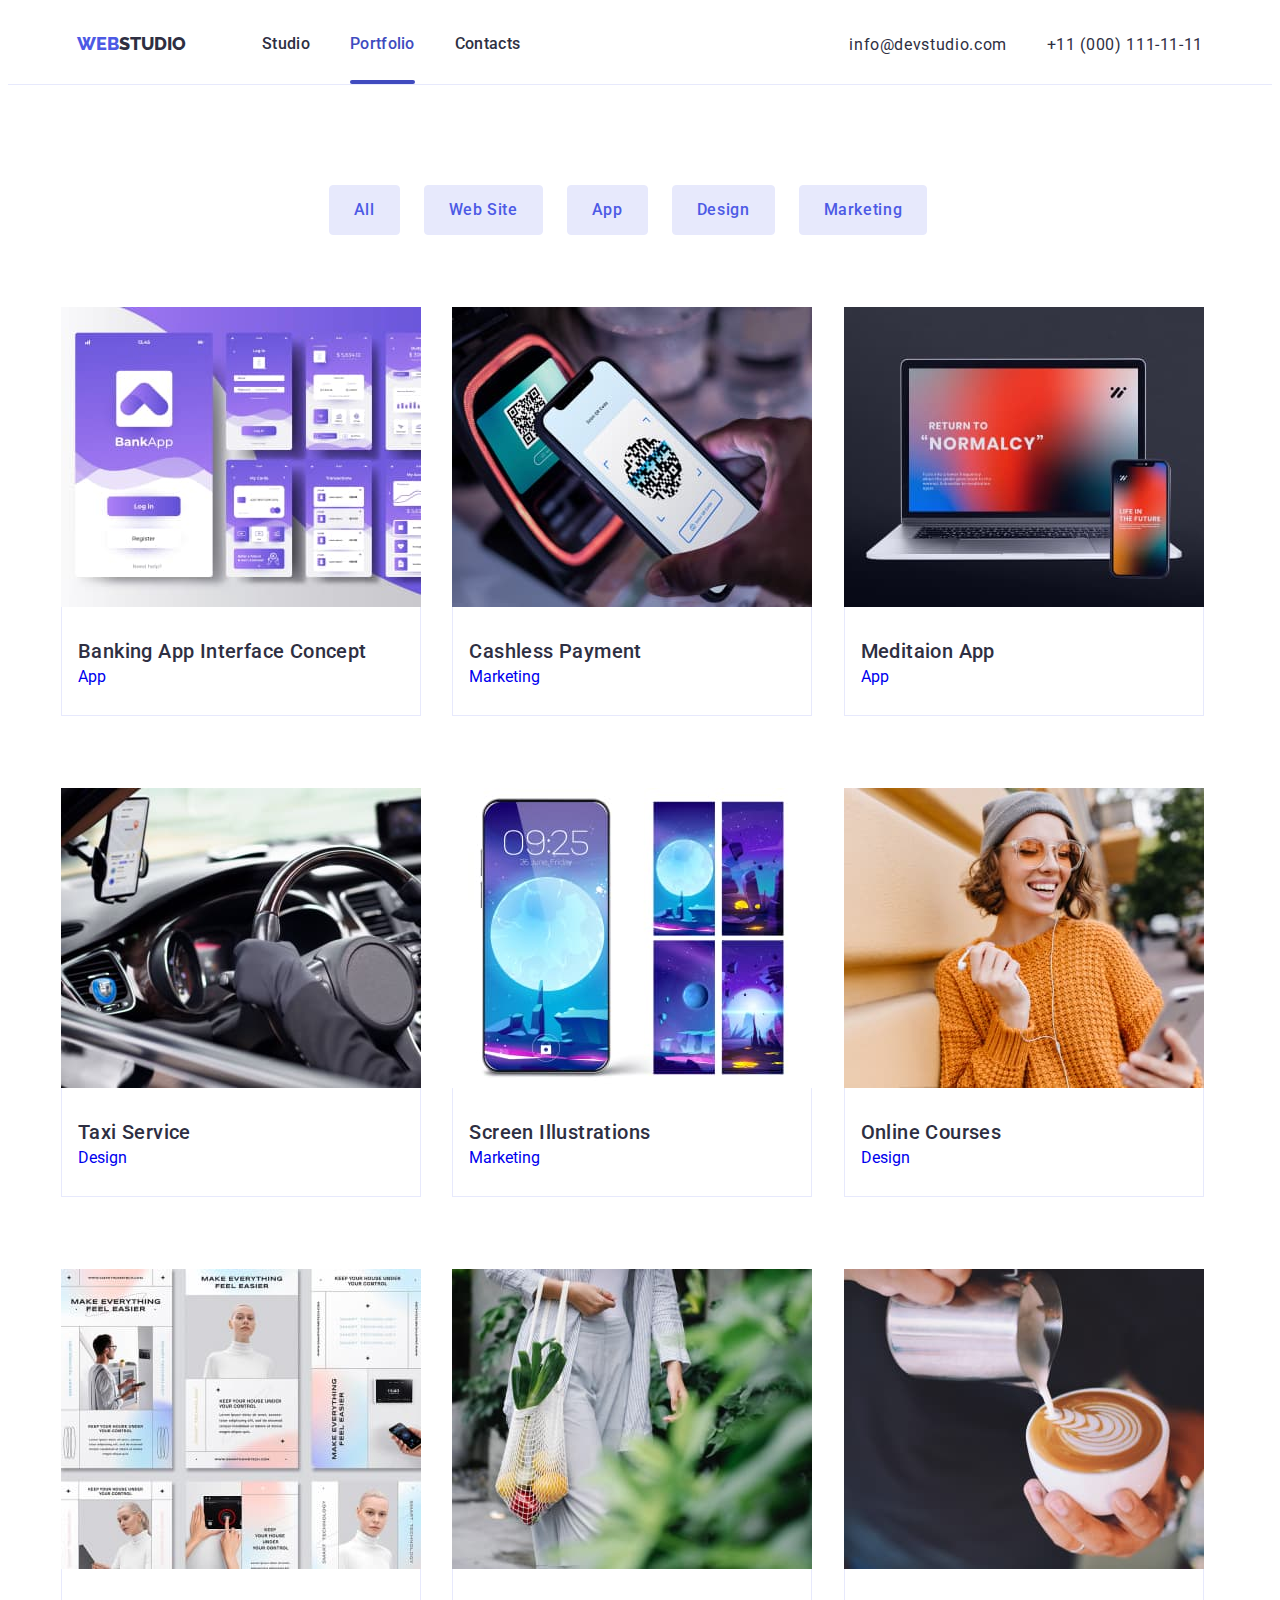
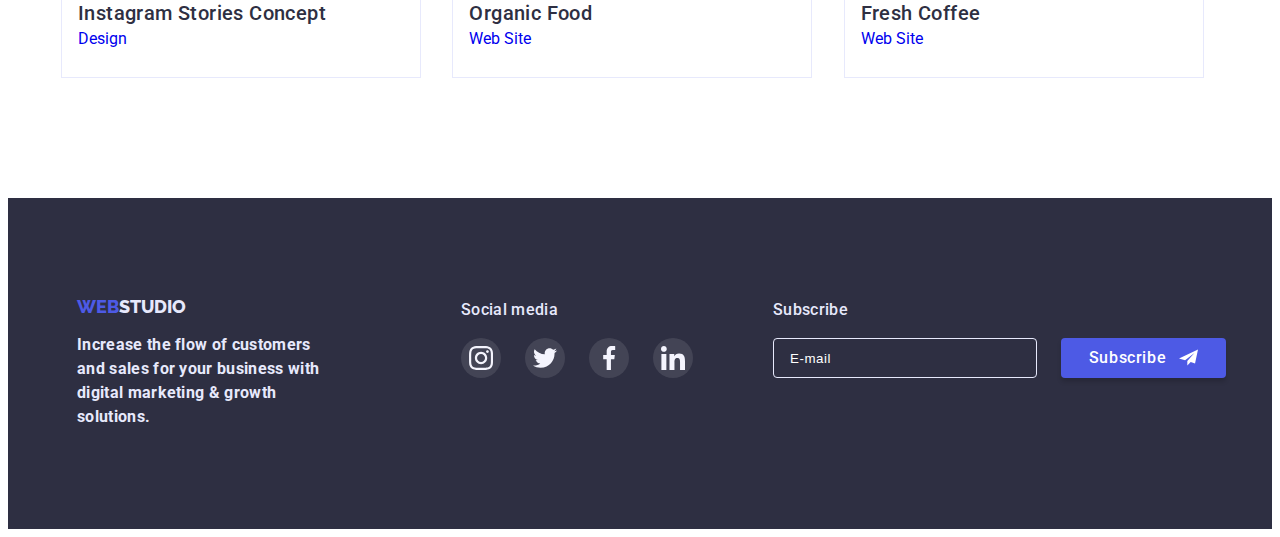
==== commit 7dc2eacb: "Finish" ====
--- a/portfolio.html
+++ b/portfolio.html
@@ -26,12 +26,14 @@
   <body>
     <header class="page-header">
       <div class="container container-header">
-        <nav class="navigation ">
+        <nav class="navigation navigation-mob-menu">
           <!-- <div class="logo-burger"> -->
           <a class="header-logo" href="./index.html">
             <span class="web">web</span>studio</a>
   
-          <button type="button" class="menu-button" data-menu-open>
+          <button type="button" class="menu-button" 
+          aria-expanded="false"
+            aria-controls="mobile-menu" data-menu-open>
             <svg class="burger-menu" width="32" height="22">
               <use href="./images/symbol-defs.svg#icon-menu"></use>
             </svg>
@@ -40,10 +42,10 @@
   
           <ul class="site-nav">
             <li class="item-nav">
-              <a class="link-nav line current" href="index.html">Studio</a>
+              <a class="link-nav line" href="index.html">Studio</a>
             </li>
             <li class="item-nav">
-              <a class="link-nav line" href="portfolio.html">Portfolio</a>
+              <a class="link-nav line current" href="portfolio.html">Portfolio</a>
             </li>
             <li class="item-nav">
               <a class="link-nav" href="">Contacts</a>
@@ -62,36 +64,36 @@
             </li>
           </ul>
         </address>
-      </div>
-  
-      <div class="mob-menu is-hidden" data-menu>
-  
-        <div class="container">
-  
-          <nav class="navigation">
-            <button type="button" class="menu-button-close" data-menu-close>
+     </div>
+  
+      <div class="mob-menu"  id="mobile-menu" data-menu>
+  
+        <div class="container-mob-menu">
+          <div>
+              <!-- <nav class="navigation"> -->
+            <button type="button" class="menu-button-close" data-menu-close >
               <svg class="close-menu" width="8" height="8">
                 <use href="./images/symbol-defs.svg#icon-close-black-mob"></use>
               </svg>
             </button>
             <ul class="mob-site-nav">
               <li class="mob-item-nav">
-                <a class="mob-link-nav link line current" href="index.html">Studio</a>
+                <a class="mob-link-nav link line" href="index.html">Studio</a>
               </li>
               <li class="mob-item-nav">
-                <a class="mob-link-nav link line" href="portfolio.html">Portfolio</a>
+                <a class="mob-link-nav link line current" href="portfolio.html">Portfolio</a>
               </li>
               <li class="mob-item-nav">
                 <a class="mob-link-nav link " href="">Contacts</a>
               </li>
             </ul>
-  
-  
-  
-          </nav>
-          <div>
-            <address>
-  
+          </div>
+        
+  
+          <!-- </nav> -->
+          
+         <div> 
+          <address>
               <ul class="mob-adr-items">
                 <li class="mob-adr-tel">
                   <a class="mob-link-tel link " href="tel:+110001111111">+11 (000) 111-11-11</a>
@@ -140,6 +142,7 @@
             </div>
           </div>
         </div>
+      </div>
     </header>
     <main>
       <section class="section main">
@@ -168,7 +171,7 @@
 
           <ul class="project">
             <li class="project-cont">
-              <a class="project-link" href="">
+              <div><a class="project-link" href="">
 
                 <div class="project-cover-wrap">
                   <img
@@ -189,11 +192,11 @@
                   <h2 class="project-hed">banking app interface concept</h2>
                   <p class="project-item">app</p>
                 </div>
-              </a>
-            </li>
-
-            <li class="project-cont">
-              <a class="project-link" href=""
+              </a></div>
+            </li>
+
+            <li class="project-cont">
+              <div><a class="project-link" href=""
                 >  
                 <div class="project-cover-wrap">
                   <img
@@ -212,11 +215,11 @@
                 <div class="after-img">
                   <h2 class="project-hed">cashless payment</h2>
                   <p class="project-item">marketing</p></div>
-                </a>
-            </li>
-
-            <li class="project-cont">
-              <a class="project-link" href=""
+                </a></div>
+            </li>
+
+            <li class="project-cont">
+              <div><a class="project-link" href=""
                 ><div class="project-cover-wrap">
                   <img
                     class="project-img"
@@ -235,10 +238,11 @@
                   <h2 class="project-hed">meditaion app</h2>
                   <p class="project-item">app</p>
                 </div></a
-              >
-            </li>
-            <li class="project-cont">
-              <a class="project-link" href=""
+              ></div>
+            </li>
+
+            <li class="project-cont">
+              <div><a class="project-link" href=""
                 ><div class="project-cover-wrap">
                   <img
                     class="project-img"
@@ -256,12 +260,11 @@
                 <div class="after-img">
                   <h2 class="project-hed">taxi service</h2>
                   <p class="project-item">design</p>
-                </div></a
-              >
+                </div></a></div>
             </li>
             
             <li class="project-cont">
-              <a class="project-link" href=""
+              <div><a class="project-link" href=""
                 ><div class="project-cover-wrap">
                   <img
                     class="project-img"
@@ -279,11 +282,11 @@
                 <div class="after-img">
                   <h2 class="project-hed">screen illustrations</h2>
                   <p class="project-item">marketing</p>
-                </div></a
-              >
-            </li>
-            <li class="project-cont">
-              <a class="project-link" href=""
+                </div></a></div>
+            </li>
+
+            <li class="project-cont">
+              <div><a class="project-link" href=""
                 ><div class="project-cover-wrap">
                   <img
                     class="project-img"
@@ -301,11 +304,11 @@
                 <div class="after-img">
                   <h2 class="project-hed">online courses</h2>
                   <p class="project-item">design</p>
-                </div></a
-              >
-            </li>
-            <li class="project-cont">
-              <a class="project-link" href=""
+                </div></a></div>
+            </li>
+
+            <li class="project-cont">
+              <div><a class="project-link" href=""
                 ><div class="project-cover-wrap">
                   <img
                     class="project-img"
@@ -323,11 +326,11 @@
                 <div class="after-img">
                   <h2 class="project-hed">instagram stories concept</h2>
                   <p class="project-item">design</p>
-                </div></a
-              >
-            </li>
-            <li class="project-cont">
-              <a class="project-link" href=""
+                </div></a></div>
+            </li>
+
+            <li class="project-cont">
+              <div><a class="project-link" href=""
                 ><div class="project-cover-wrap">
                   <img
                     class="project-img"
@@ -345,11 +348,11 @@
                 <div class="after-img">
                   <h2 class="project-hed">organic food</h2>
                   <p class="project-item">web site</p>
-                </div></a
-              >
-            </li>
-            <li class="project-cont">
-              <a class="project-link" href=""
+                </div></a></div>
+            </li>
+
+            <li class="project-cont">
+              <div><a class="project-link" href=""
                 ><div class="project-cover-wrap">
                   <img
                     class="project-img"
@@ -367,8 +370,7 @@
                 <div class="after-img">
                   <h2 class="project-hed">fresh coffee</h2>
                   <p class="project-item">web site</p>
-                </div></a
-              >
+                </div></a></div>
             </li>
           </ul>
         </div>
@@ -442,5 +444,8 @@
         </div>
       </section>
     </footer>
+    <script src="./JS/modal.js"></script>
+  <script src="./JS/menu.js"></script>
+  <script src=".js-speaker-form"></script>
   </body>
 </html>
--- a/css/styles.css
+++ b/css/styles.css
@@ -133,16 +133,16 @@
 .web {
   color: var(--first-logo-color);
 }
-/* .page-header {
+.page-header {
   
   width: 100%;
-  min-height: 76px;
+  min-height: 70px;
   top: 0;
   left: 0;
   border-bottom: 1px solid var(--border-button);
   background-color: var(--hero-text-color);
   margin: 0 auto;
-} */
+}
 .navigation {
   width: 100%;
   display: flex;
@@ -162,6 +162,27 @@
   align-items: start;
   padding: 0px;
 }
+
+/* .logo-burger {
+  display: flex;
+  justify-content: space-between;
+  margin: 0;
+} */
+
+.burger-menu {
+  fill: var(--second-logo-color);
+  width: 100%;
+  height: 100%;
+}
+.site-nav {
+  display: none;
+}
+.adr-items {
+  display: none;
+}
+
+/* меню навігації */
+
 .menu-button {
   display: inline-flex;
   margin: 0;
@@ -169,57 +190,59 @@
   border: none;
   background-color: transparent;
 }
-/* .logo-burger {
-  display: flex;
-  justify-content: space-between;
-  margin: 0;
-} */
-
-.burger-menu {
-  fill: var(--second-logo-color);
-  width: 100%;
-  height: 100%;
-}
-.site-nav {
-  display: none;
-}
-.adr-items {
-  display: none;
-}
-
-/* меню навігації */
-
-.menu-button {
-  display: inline-flex;
-  margin: 0;
-  padding: 0;
-  border: none;
-  background-color: transparent;
-}
 
 /* ------------ Mob Menu-------------------- */
-/* .mob {
-  padding: 0;
-  height: 100%;
- } */
-.mob-menu {
-  position: fixed;
-  top: 0;
-  width: 100%;
-  height: 100%;
-  background-color: var(--modal-bgc);
-  padding-top: 24px;
-  padding-left: 40px;
-  padding-right: 24px;
-  overflow-y: auto;
-}
+  .mob-menu {
+    position: fixed;
+    top: 0;
+    width: 100%;
+    height: 100%;
+    background-color: var(--modal-bgc);
+    padding-top: 24px;
+    padding-left: 40px;
+    padding-right: 24px;
+    overflow-y: auto;
+    z-index: 999;
+    
+    opacity: 0;
+    visibility: hidden;
+    pointer-events: none;
+
+    transform: translateX(100%);
+  transition: transform 250ms ease-in-out;
+    
+     /* анімація з'явлення */
+    
+  }
+
+  .mob-menu.is-open {
+    opacity: 1;
+    visibility: visible;
+    pointer-events: initial;
+    transform: translateX(0);
+  }
 .container-mob-menu {
   height: 100%;
-  margin: 0;
+  margin: 0 auto;
   padding: 0;
   display: flex;
   flex-direction: column;
   justify-content: space-between;
+  gap: 24px;
+  width: 416px;
+}
+
+@media screen and (max-width: 479px) {
+  .container-mob-menu {
+    height: 100%;
+    margin: 0;
+    padding: 0;
+    display: flex;
+    flex-direction: column;
+    justify-content: space-between;
+    gap: 24px;
+    width: auto;
+      }
 }
 /* .mob-site-nav {
   margin-bottom: 284px; */
@@ -285,7 +308,8 @@
 }
 .mob-soc-list {
   display: flex;
-  justify-content: space-between;
+  flex-wrap: wrap;
+  gap: 56px;
   align-items: center;
   margin-bottom: 24px;
 }
@@ -494,8 +518,11 @@
 
 .filter {
   display: flex;
+  display: flex;
   justify-content: start;
   flex-wrap: wrap;
+  
+  
 }
 
 .item-btn:is(:hover, :focus) {
@@ -504,14 +531,14 @@
   outline: none;
 }
 .item-btn {
+  
+  margin: 16px 24px 0 0;
+  transition: shadow 250ms cubic-bezier(0.4, 0, 0.2, 1);
+}
+
+/* .filter .item-btn:not(:last-child) {
   margin-right: 24px;
-  margin-top: 16px;
-  transition: shadow 250ms cubic-bezier(0.4, 0, 0.2, 1);
-}
-
-.filter .item-btn:not(:last-child) {
-  margin-right: 24px;
-}
+} */
 
 /* кнопка сторинки Портфоліо */
 .button-item {
@@ -541,6 +568,9 @@
 
 /*секція Портфоліо*/
 
+.main{
+  padding: 48px 16px 0;
+}
 .project {
   display: flex;
   justify-content: space-between;
@@ -973,9 +1003,9 @@
   opacity: 0;
   pointer-events: none;
 }
-/* .no-scroll {
-    overflow: hidden;
-} */
+/* .no-scroll на початку css*/
+
+
 .modal-form {
 }
 .modal-form-title {
--- a/css/styles_tab.css
+++ b/css/styles_tab.css
@@ -20,6 +20,7 @@
   }
 
   /* ----------Heder-------- */
+  
   .site-nav {
     display: flex;
     margin: auto;
@@ -85,10 +86,16 @@
   }
 
   /* Portfolio */
+  .main{
+    margin-top: -16px;
+  }
 
   .project > .project-cont {
-    flex-basis: calc(100% / 2 - 24px);
-    margin-right: 24px;
+    display: flex;
+    flex-wrap: wrap;
+    flex-basis: 50%;
+   gap: 24px 72px;
+   margin: 72px 0 0;
  /* margin-left: 24px;
         margin-top: 72px; */
   }
@@ -171,16 +178,18 @@
     /* display: flex;
       margin-left: -24px;
       margin-top: -72px; */
-    column-gap: 24px;
+    gap: 72px 24px;
     display: flex;
   flex-wrap: wrap;
   justify-content: center;
+  margin-bottom: 0;
   }
 
   .content-block {
     /* margin-left: 24px;
       margin-top: 72px; */
     width: calc((100% - 24px) / 2);
+    margin-bottom: 0;
   }
   .content-pic {
     justify-content: center;
--- a/css/styles_desk.css
+++ b/css/styles_desk.css
@@ -65,6 +65,7 @@
   .navigation {
     display: flex;
     width: 50%;
+    padding-top: 0;
     padding-right: 0;
     justify-content: start;
   }
@@ -160,6 +161,7 @@
   }
 
   .content-list {
+   
     flex-wrap: nowrap;
     }
 
@@ -170,6 +172,9 @@
     letter-spacing: 0.02em;
     color: var(--title-text-color);
     margin-top: 8px;
+  }
+  .content-block{
+    margin-bottom: 0;
   }
 
   .content-item {
@@ -380,10 +385,11 @@
     outline: none;
   }
   .item-btn {
+    margin-top: 0;
     transition: shadow 250ms cubic-bezier(0.4, 0, 0.2, 1);
   }
   .main {
-    padding-top: 96px;
+    padding-top: 100px;
   }
   .filter .item-btn:not(:last-child) {
     margin-right: 24px;
@@ -420,31 +426,25 @@
   .project {
     display: flex;
     justify-content: center;
-    flex-wrap: wrap;
-    margin-top: 72px;
-  }
-
+    
+   }
+ .main{
+  margin: 0;
+ }
   /* CARD */
-  .project-cont {
-    flex-basis: calc((100% - 76px) / 3);
-  }
-
-  .project-cont {
-    margin: 0 12px 48px;
-    text-decoration: none;
-  }
-
-  .project-cont:nth-of-type(3n + 1) {
-    margin-left: 0;
-  }
-
-  .project-cont:nth-of-type(3n) {
-    margin-right: 0;
-  }
-
-  .project-cont:nth-last-of-type(-n + 3) {
-    margin-bottom: 0;
-  }
+  .project > .project-cont {
+  
+    gap: 24px 48px;
+    flex-basis: 33.33%;
+    
+      display: flex;
+      flex-wrap: wrap;
+
+  }
+  
+    
+    
+    */
 
   /* TEXT IN CARD */
 
